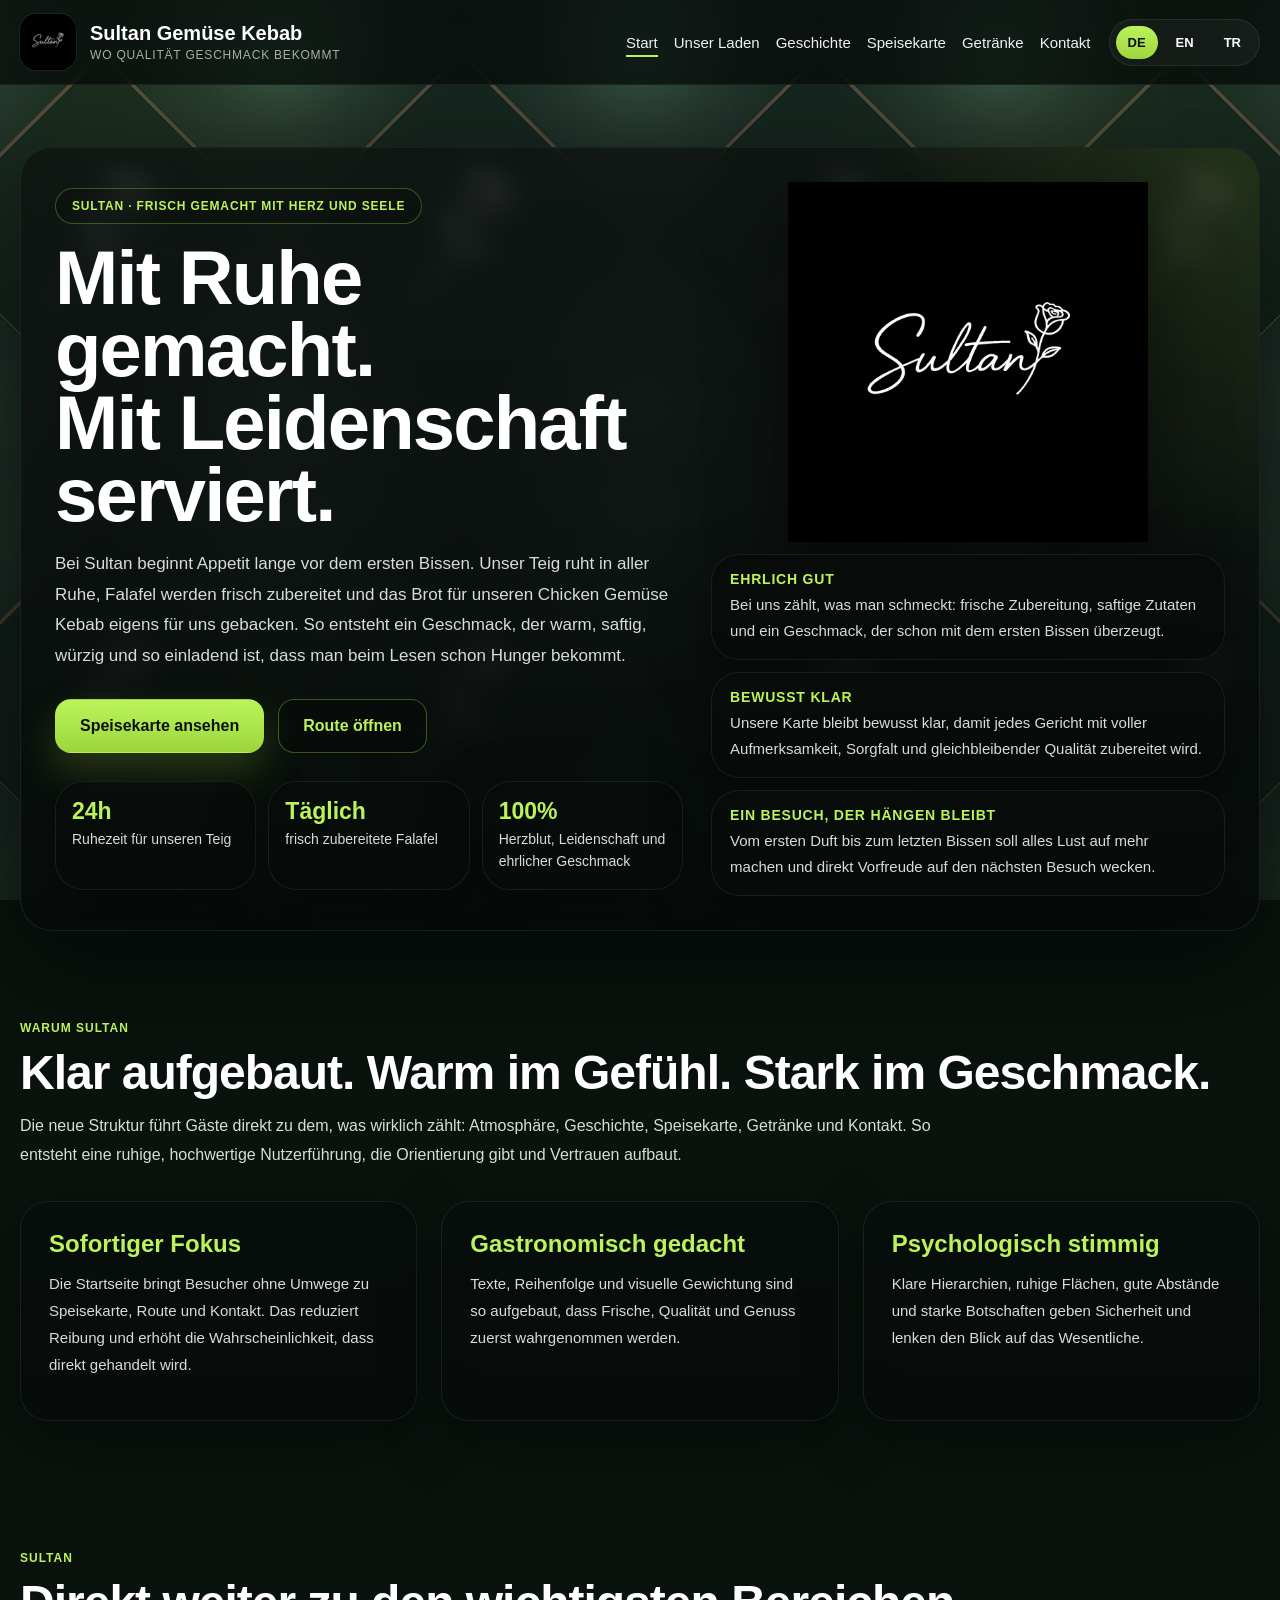
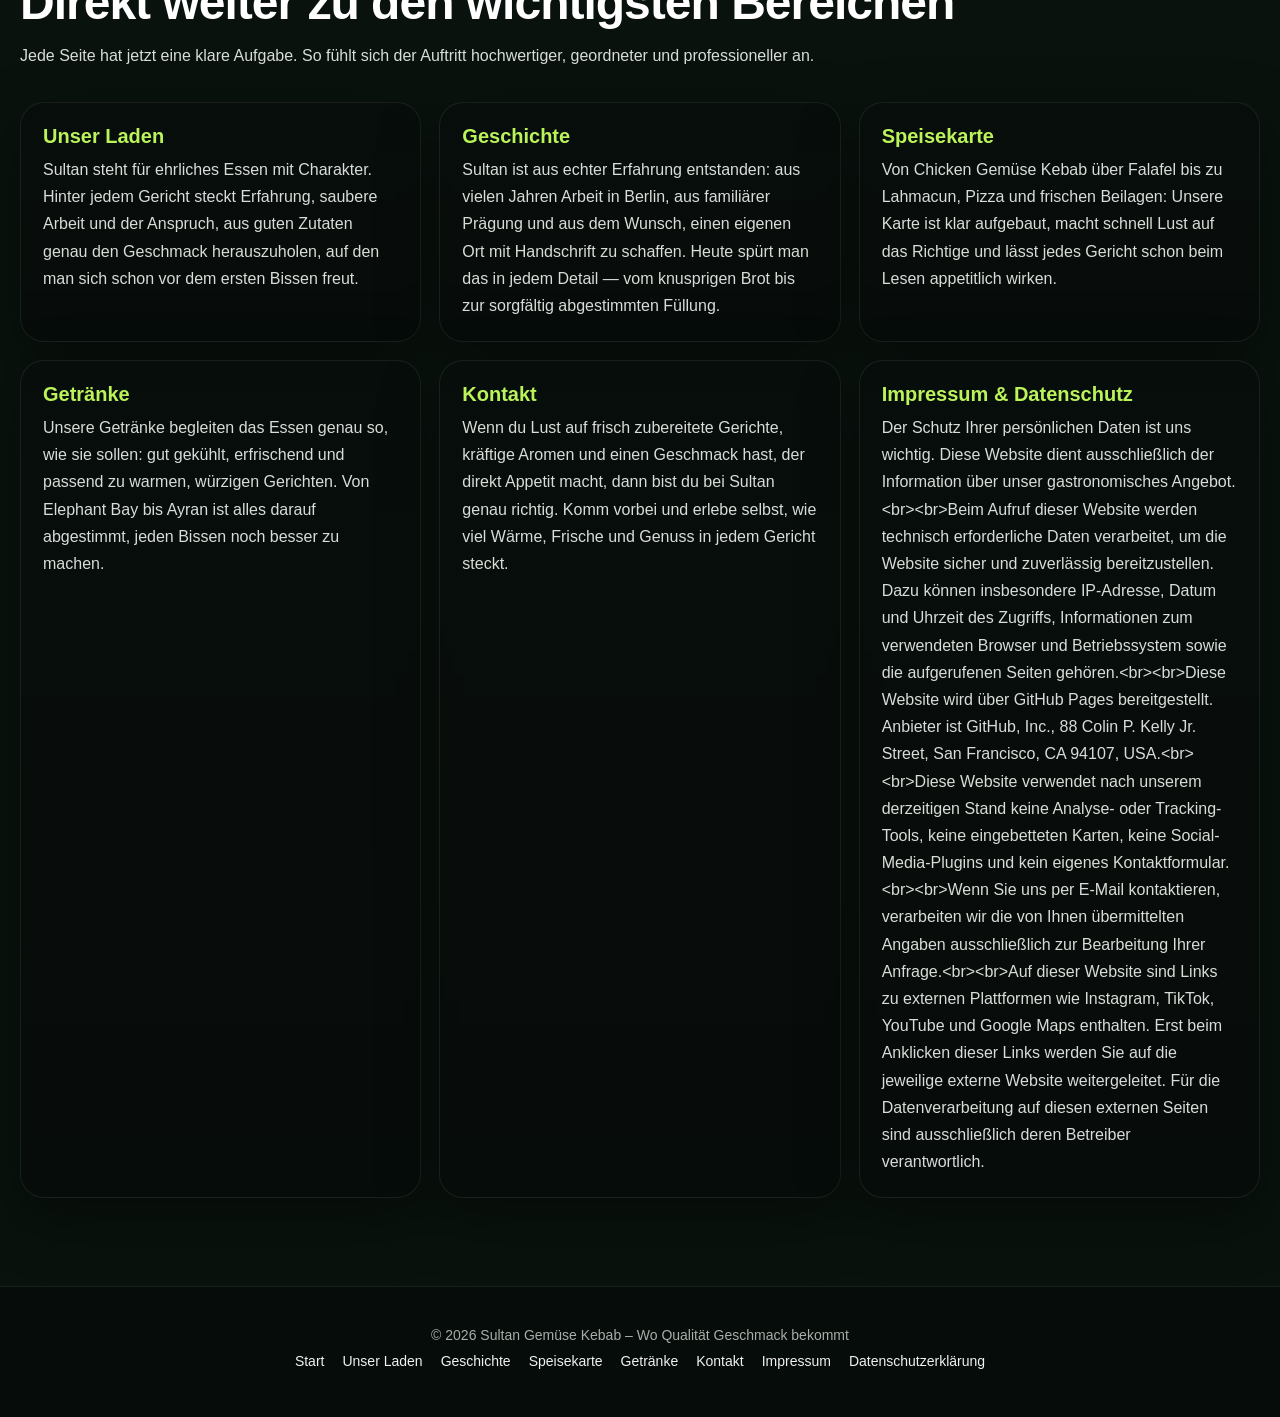
==== index.html @ 89179c7e "Update index.html" ====
<!DOCTYPE html>
<html lang="de">
<head>
  <meta charset="UTF-8" />
  <meta name="viewport" content="width=device-width, initial-scale=1.0" />
  <title data-meta-title="homeTitle">Sultan Gemüse Kebab Berlin – Frisch. Ehrlich. Mit Sorgfalt gemacht.</title>
  <meta name="description" content="Sultan Gemüse Kebab in Berlin Lichterfelde. Frisch zubereiteter Chicken Gemüse Kebab, Falafel, Lahmacun, Pizza, Salate und passende Getränke – ehrlich, sorgfältig und mit Geschmack." data-meta-description="homeDesc" />
  <meta name="robots" content="index,follow" />
  <meta name="theme-color" content="#09120d" />
  <meta property="og:type" content="website" />
  <meta property="og:title" content="Sultan Gemüse Kebab Berlin – Frisch. Ehrlich. Mit Sorgfalt gemacht." data-meta-title="homeTitle" />
  <meta property="og:description" content="Sultan Gemüse Kebab in Berlin Lichterfelde. Frisch zubereiteter Chicken Gemüse Kebab, Falafel, Lahmacun, Pizza, Salate und passende Getränke – ehrlich, sorgfältig und mit Geschmack." data-meta-description="homeDesc" />
  <meta property="og:image" content="Sultan Logo 8K.png" />
  <meta property="og:locale" content="de_DE" />
  <meta name="twitter:card" content="summary_large_image" />
  <meta name="twitter:title" content="Sultan Gemüse Kebab Berlin – Frisch. Ehrlich. Mit Sorgfalt gemacht." data-meta-title="homeTitle" />
  <meta name="twitter:description" content="Sultan Gemüse Kebab in Berlin Lichterfelde. Frisch zubereiteter Chicken Gemüse Kebab, Falafel, Lahmacun, Pizza, Salate und passende Getränke – ehrlich, sorgfältig und mit Geschmack." data-meta-description="homeDesc" />
  <meta name="twitter:image" content="Sultan Logo 8K.png" />
  <link rel="stylesheet" href="css/style.css" />

  <script type="application/ld+json">
  {
    "@context":"https://schema.org",
    "@type":"Restaurant",
    "name":"Sultan Gemüse Kebab",
    "image":"Sultan Logo 8K.png",
    "description":"Sultan Gemüse Kebab in Berlin Lichterfelde mit Chicken Gemüse Kebab, Falafel, Lahmacun, Pizza und Getränken.",
    "servesCuisine":["Turkish","Kebab","Falafel","Pizza"],
    "priceRange":"€",
    "address":{
      "@type":"PostalAddress",
      "streetAddress":"Ostpreußendamm 79",
      "postalCode":"12207",
      "addressLocality":"Berlin",
      "addressCountry":"DE"
    },
    "openingHoursSpecification":[{
      "@type":"OpeningHoursSpecification",
      "dayOfWeek":["Monday","Tuesday","Wednesday","Thursday","Friday","Saturday","Sunday"],
      "opens":"11:00",
      "closes":"00:00"
    }],
    "sameAs":[
      "https://www.instagram.com/sultan.official.content/",
      "https://www.tiktok.com/@sultan.official.content",
      "https://www.youtube.com/@sultan.official.content",
      "https://www.google.com/maps/place/Sultan/@52.4184069,13.2949251,15z/data=!3m1!4b1!4m6!3m5!1s0x47a85b000eea7869:0xcba457e5f43fe588!8m2!3d52.4183943!4d13.3052034!16s%2Fg%2F11z1xtylwh"
    ]
  }
  </script>
</head>
<body data-page="home">
  <a class="skip-link" href="#main" data-i18n="skipLink">Zum Inhalt springen</a>
  <header class="topbar">
    <div class="container nav">
      <a class="brand" href="index.html">
        <img src="Sultan Logo 8K.png" alt="Sultan Logo" class="brand-logo">
        <div class="brand-copy">
          <strong data-i18n="siteName">Sultan Gemüse Kebab</strong>
          <span data-i18n="tagline">Wo Qualität Geschmack bekommt</span>
        </div>
      </a>
      <div class="nav-right">
        <nav class="nav-links" aria-label="Hauptnavigation">
          <a href="index.html" class="is-active" data-i18n="navStart">Start</a>
          <a href="unser-laden.html" data-i18n="navStore">Unser Laden</a>
          <a href="geschichte.html" data-i18n="navStory">Geschichte</a>
          <a href="speisekarte.html" data-i18n="navMenu">Speisekarte</a>
          <a href="getraenke.html" data-i18n="navDrinks">Getränke</a>
          <a href="kontakt.html" data-i18n="navContact">Kontakt</a>
        </nav>
        <div class="lang-switch" aria-label="Sprachauswahl">
          <button class="lang-btn active" data-lang="de" type="button">DE</button>
          <button class="lang-btn" data-lang="en" type="button">EN</button>
          <button class="lang-btn" data-lang="tr" type="button">TR</button>
        </div>
      </div>
    </div>
  </header>

  <main id="main">
    <section class="page-hero">
      <div class="container hero-card-large">
        <div class="hero-brand">
          <div class="eyebrow" data-i18n="homeHeroEyebrow">Sultan · Frisch gemacht mit Herz und Seele</div>
          <h1 data-i18n-html="homeHeroTitle">Frisch gemacht.<br>Mit Ruhe serviert.</h1>
          <p class="lead" data-i18n="homeHeroText">Bei Sultan geht es um ehrlichen Geschmack, frische Zubereitung und Gerichte, auf die man sich schon beim ersten Blick freut. Vom Chicken Gemüse Kebab bis zu Falafel, Lahmacun und Pizza bleibt alles klar, warm und mit Sorgfalt gemacht.</p>
          <div class="cta-row">
            <a href="speisekarte.html" class="btn btn-primary" data-i18n="ctaMenu">Speisekarte ansehen</a>
            <a href="https://www.google.com/maps/place/Sultan/@52.4184069,13.2949251,15z/data=!3m1!4b1!4m6!3m5!1s0x47a85b000eea7869:0xcba457e5f43fe588!8m2!3d52.4183943!4d13.3052034!16s%2Fg%2F11z1xtylwh" class="btn btn-secondary" target="_blank" rel="noopener noreferrer" data-i18n="ctaRoute">Route öffnen</a>
          </div>
          <div class="hero-highlights">
            <div class="highlight">
              <strong data-i18n="homeHighlight1Strong">24h</strong>
              <span data-i18n="homeHighlight1">Ruhezeit für unseren Teig</span>
            </div>
            <div class="highlight">
              <strong data-i18n="homeHighlight2Strong">Täglich</strong>
              <span data-i18n="homeHighlight2">frisch zubereitete Falafel</span>
            </div>
            <div class="highlight">
              <strong data-i18n="homeHighlight3Strong">Mit Sorgfalt</strong>
              <span data-i18n="homeHighlight3">ehrlich gemacht, klar im Geschmack</span>
            </div>
          </div>
        </div>

        <div class="hero-side">
          <img src="Sultan Logo 8K.png" alt="Sultan Logo" class="hero-logo">
          <div class="mini-panel">
            <strong data-i18n="homePanelTitle1">Frisch im Mittelpunkt</strong>
            <span data-i18n="homePanelText1">Zutaten, die sauber zusammenpassen. Warm serviert, kräftig gewürzt und direkt auf den Punkt.</span>
          </div>
          <div class="mini-panel">
            <strong data-i18n="homePanelTitle2">Klar in der Auswahl</strong>
            <span data-i18n="homePanelText2">Eine Karte, die nicht überlädt, sondern schnell zum Richtigen führt.</span>
          </div>
          <div class="mini-panel">
            <strong data-i18n="homePanelTitle3">Gemacht für echten Appetit</strong>
            <span data-i18n="homePanelText3">Alles ist darauf ausgelegt, dass Geschmack, Frische und Stimmung zusammenpassen.</span>
          </div>
        </div>
      </div>
    </section>

    <section>
      <div class="container">
        <div class="section-head">
          <div class="kicker" data-i18n="homeSectionKicker">Willkommen bei Sultan</div>
          <h2 data-i18n="homeSectionTitle">Weniger Worte. Mehr Charakter.</h2>
          <p data-i18n="homeSectionText">Gutes Essen braucht keine großen Umwege. Deshalb führt dich Sultan direkt dorthin, wo du mehr sehen, auswählen oder vorbeikommen kannst.</p>
        </div>
        <div class="grid-3">
          <div class="card">
            <h3 data-i18n="homeCard1Title">Frisch zubereitet</h3>
            <p data-i18n="homeCard1Text">Vom ersten Handgriff bis zum letzten Bissen zählt bei uns saubere Arbeit und ein stimmiger Geschmack.</p>
          </div>
          <div class="card">
            <h3 data-i18n="homeCard2Title">Klar aufgebaut</h3>
            <p data-i18n="homeCard2Text">Schnell zur Speisekarte, direkt zur Route und ohne Ablenkung zu den wichtigsten Informationen.</p>
          </div>
          <div class="card">
            <h3 data-i18n="homeCard3Title">Mit eigener Handschrift</h3>
            <p data-i18n="homeCard3Text">Sultan bleibt ehrlich, warm und unverwechselbar – in der Küche und auf der ganzen Website.</p>
          </div>
        </div>
      </div>
    </section>

    <section>
      <div class="container">
        <div class="section-head">
          <div class="kicker">Sultan</div>
          <h2 data-i18n="homeExploreTitle">Entdecke, was zu Sultan gehört</h2>
          <p data-i18n="homeExploreText">Jede Seite hat ihren eigenen Fokus und fügt sich klar in den gesamten Auftritt ein.</p>
        </div>
        <div class="page-links">
          <a class="page-link" href="unser-laden.html">
            <strong data-i18n="navStore">Unser Laden</strong>
            <span data-i18n="storeHeroText">Ein Ort mit Charakter, klarer Haltung und einer Atmosphäre, die zu unserem Essen passt.</span>
          </a>
          <a class="page-link" href="geschichte.html">
            <strong data-i18n="navStory">Geschichte</strong>
            <span data-i18n="storyHeroText">Wie Sultan entstanden ist und warum hinter jedem Detail echte Erfahrung steckt.</span>
          </a>
          <a class="page-link" href="speisekarte.html">
            <strong data-i18n="navMenu">Speisekarte</strong>
            <span data-i18n="menuHeroText">Chicken Gemüse Kebab, Falafel, Lahmacun, Pizza und mehr – klar geordnet und direkt appetitlich.</span>
          </a>
          <a class="page-link" href="getraenke.html">
            <strong data-i18n="navDrinks">Getränke</strong>
            <span data-i18n="drinksHeroText">Gut gekühlt, passend zum Essen und bewusst ausgewählt – von Elephant Bay bis Ayran.</span>
          </a>
          <a class="page-link" href="kontakt.html">
            <strong data-i18n="navContact">Kontakt</strong>
            <span data-i18n="contactHeroText">Adresse, Weg und alle wichtigen Informationen auf einen Blick.</span>
          </a>
          <a class="page-link" href="impressum.html">
            <strong data-i18n="footerLegal">Impressum & Datenschutz</strong>
            <span data-i18n="privacyText">Rechtliche Informationen, klar und ordentlich zusammengefasst.</span>
          </a>
        </div>
      </div>
    </section>
  </main>

  <footer>
    <div class="container">
      <span data-i18n="footerCopy">© 2026 Sultan Gemüse Kebab – Wo Qualität Geschmack bekommt</span>
      <div class="footer-links">
        <a href="index.html" data-i18n="navStart">Start</a>
        <a href="unser-laden.html" data-i18n="navStore">Unser Laden</a>
        <a href="geschichte.html" data-i18n="navStory">Geschichte</a>
        <a href="speisekarte.html" data-i18n="navMenu">Speisekarte</a>
        <a href="getraenke.html" data-i18n="navDrinks">Getränke</a>
        <a href="kontakt.html" data-i18n="navContact">Kontakt</a>
        <a href="impressum.html">Impressum</a>
        <a href="datenschutz.html" data-i18n="privacyTitle">Datenschutz</a>
      </div>
    </div>
  </footer>

  <script src="js/script.js"></script>
</body>
</html>
---- css/style.css ----
:root{
  --bg:#09120d;
  --panel:rgba(8,12,10,.82);
  --panel-strong:rgba(7,11,9,.92);
  --panel-soft:rgba(10,16,13,.74);
  --text:#ffffff;
  --muted:#d9ddd9;
  --soft:#a7afa8;
  --line:rgba(255,255,255,.09);
  --line-soft:rgba(255,255,255,.05);
  --green:#9ed63c;
  --green-strong:#bbf35a;
  --shadow:0 20px 60px rgba(0,0,0,.34);
  --shadow-strong:0 35px 100px rgba(0,0,0,.46);
  --radius:28px;
  --max:1240px;
}
*{box-sizing:border-box}
html{scroll-behavior:smooth}
html,body{min-height:100%}
body{
  margin:0;
  font-family:Arial, Helvetica, sans-serif;
  color:var(--text);
  background:var(--bg);
  overflow-x:hidden;
  position:relative;
}
body::before{
  content:"";
  position:fixed;
  inset:0;
  z-index:-3;
  background-image:url("../background_web.png");
  background-repeat:repeat-y;
  background-position:center top;
  background-size:1400px auto;
  opacity:1;
  pointer-events:none;
}
body::after{
  content:"";
  position:fixed;
  inset:0;
  z-index:-2;
  background:
    linear-gradient(180deg, rgba(5,8,6,.26) 0%, rgba(5,8,6,.42) 35%, rgba(5,8,6,.58) 100%),
    radial-gradient(circle at 12% 12%, rgba(158,214,60,.08), transparent 20%),
    radial-gradient(circle at 85% 18%, rgba(158,214,60,.06), transparent 20%),
    radial-gradient(circle at 22% 80%, rgba(158,214,60,.05), transparent 22%);
  pointer-events:none;
}
img{max-width:100%;display:block}
a{text-decoration:none;color:inherit}
button{font:inherit}
.container{width:min(var(--max), calc(100% - 24px)); margin:0 auto}
.skip-link{position:absolute;left:-9999px;top:auto;width:1px;height:1px;overflow:hidden}
.skip-link:focus{left:16px;top:16px;width:auto;height:auto;z-index:4000;padding:12px 16px;background:#111;color:#fff;border-radius:12px}
.topbar{position:sticky;top:0;z-index:2500;background:rgba(5,9,7,.72);backdrop-filter:blur(16px);-webkit-backdrop-filter:blur(16px);border-bottom:1px solid rgba(255,255,255,.06)}
.nav{min-height:84px;display:flex;align-items:center;justify-content:space-between;gap:20px;padding:10px 0}
.brand{display:flex;align-items:center;gap:14px;min-width:0}
.brand-logo{width:56px;height:56px;border-radius:16px;object-fit:cover;flex:0 0 auto;box-shadow:0 0 0 1px rgba(255,255,255,.06);background:#000}
.brand-copy strong{display:block;font-size:20px;line-height:1.05}
.brand-copy span{display:block;margin-top:4px;font-size:12px;color:var(--soft);text-transform:uppercase;letter-spacing:.8px}
.nav-right{display:flex;align-items:center;gap:18px;flex-wrap:wrap;justify-content:flex-end}
.nav-links{display:flex;gap:16px;flex-wrap:wrap;justify-content:flex-end}
.nav-links a{font-size:15px;color:#f1f1f1;padding:10px 0;position:relative}
.nav-links a::after{content:"";position:absolute;left:0;bottom:4px;width:0;height:2px;background:var(--green-strong);transition:.22s ease}
.nav-links a:hover::after,.nav-links a:focus-visible::after,.nav-links a.is-active::after{width:100%}
.lang-switch{display:flex;align-items:center;gap:6px;background:rgba(255,255,255,.04);border:1px solid rgba(255,255,255,.08);border-radius:999px;padding:6px}
.lang-btn{border:0;background:transparent;color:#fff;padding:9px 12px;border-radius:999px;font-size:13px;font-weight:700;cursor:pointer;transition:.2s ease}
.lang-btn.active{background:linear-gradient(180deg,var(--green-strong),var(--green));color:#09110b}
.page-hero{padding:62px 0 48px;position:relative;z-index:1}
.hero-card-large{display:grid;grid-template-columns:1.1fr .9fr;gap:28px;align-items:stretch;background:linear-gradient(180deg, rgba(7,12,10,.76), rgba(7,12,10,.90));border:1px solid rgba(255,255,255,.08);border-radius:32px;padding:34px;box-shadow:var(--shadow-strong);backdrop-filter:blur(12px);-webkit-backdrop-filter:blur(12px);overflow:hidden;position:relative}
.hero-card-large::before{content:"";position:absolute;inset:0;background:radial-gradient(circle at top right, rgba(158,214,60,.14), transparent 28%), linear-gradient(180deg, rgba(255,255,255,.02), transparent);pointer-events:none}
.hero-brand{display:flex;flex-direction:column;justify-content:center}
.hero-side{display:flex;flex-direction:column;justify-content:center;gap:12px}
.eyebrow{display:inline-flex;align-items:center;gap:8px;padding:10px 16px;border-radius:999px;border:1px solid rgba(158,214,60,.32);background:rgba(0,0,0,.18);color:var(--green-strong);font-size:12px;font-weight:700;letter-spacing:.85px;text-transform:uppercase;margin-bottom:18px;width:max-content}
h1{margin:0 0 18px;font-size:clamp(38px,6vw,76px);line-height:.95;letter-spacing:-1.8px;max-width:820px;text-wrap:balance}
.lead{margin:0 0 28px;max-width:760px;color:var(--muted);font-size:17px;line-height:1.8}
.cta-row{display:flex;gap:14px;flex-wrap:wrap}
.btn{min-height:54px;padding:0 24px;border-radius:16px;display:inline-flex;align-items:center;justify-content:center;font-weight:700;transition:.22s ease;border:1px solid transparent}
.btn-primary{background:linear-gradient(180deg,var(--green-strong),var(--green));color:#09110b;box-shadow:0 18px 40px rgba(158,214,60,.22)}
.btn-secondary{background:rgba(0,0,0,.22);border-color:rgba(158,214,60,.36);color:var(--green-strong)}
.btn:hover{transform:translateY(-2px)}
.hero-highlights{display:grid;grid-template-columns:repeat(3,1fr);gap:12px;max-width:820px;margin-top:28px}
.highlight,.mini-panel,.card,.menu-block,.info-card,.visual-card,.legal-card{
  background:linear-gradient(180deg, rgba(8,13,11,.78), rgba(7,12,10,.92));
  border:1px solid rgba(255,255,255,.08);
  border-radius:var(--radius);
  box-shadow:var(--shadow);
  position:relative;
  overflow:hidden;
  backdrop-filter:blur(10px);
  -webkit-backdrop-filter:blur(10px);
}
.highlight{padding:16px}
.highlight strong{display:block;font-size:23px;color:var(--green-strong);margin-bottom:4px}
.highlight span{display:block;color:var(--muted);font-size:14px;line-height:1.55}
.mini-panel{padding:16px 18px}
.mini-panel strong{display:block;margin-bottom:5px;color:var(--green-strong);font-size:14px;text-transform:uppercase;letter-spacing:.8px}
.mini-panel span{color:var(--muted);font-size:15px;line-height:1.7}
section{padding:42px 0 88px;position:relative;z-index:1}
.section-head{margin-bottom:32px}
.kicker{color:var(--green-strong);text-transform:uppercase;letter-spacing:1px;font-size:12px;font-weight:700;margin-bottom:12px}
.section-head h2{margin:0 0 12px;font-size:clamp(28px,4vw,48px);line-height:1.08;letter-spacing:-1px;text-wrap:balance}
.section-head p{margin:0;max-width:920px;color:var(--muted);font-size:16px;line-height:1.82}
.grid-3{display:grid;grid-template-columns:repeat(3,1fr);gap:24px}
.grid-2{display:grid;grid-template-columns:1fr 1fr;gap:24px}
.card,.info-card,.legal-card,.menu-block{padding:28px}
.card h3,.info-card h3,.legal-card h3,.menu-block h3{margin:0 0 12px;color:var(--green-strong);font-size:24px}
.card p,.info-card p,.legal-card p{margin:0 0 14px;color:var(--muted);line-height:1.8;font-size:15px}
.value-row,.pill-row,.social-row{display:flex;flex-wrap:wrap;gap:12px}
.pill{display:inline-flex;align-items:center;gap:8px;padding:10px 14px;border-radius:999px;background:rgba(158,214,60,.09);border:1px solid rgba(158,214,60,.22);color:#eef7dd;font-size:14px}
.visual-card img{width:100%;height:100%;min-height:320px;object-fit:cover}
.visual-card .caption{padding:16px 18px;border-top:1px solid rgba(255,255,255,.06);color:var(--muted);font-size:14px;line-height:1.7;background:rgba(255,255,255,.02)}
.page-links{display:grid;grid-template-columns:repeat(3,1fr);gap:18px}
.page-link{display:block;padding:22px;border-radius:24px;background:linear-gradient(180deg, rgba(8,13,11,.78), rgba(7,12,10,.92));border:1px solid rgba(255,255,255,.08);box-shadow:var(--shadow)}
.page-link strong{display:block;color:var(--green-strong);font-size:20px;margin-bottom:8px}
.page-link span{display:block;color:var(--muted);line-height:1.7}
.menu-grid{display:grid;grid-template-columns:1fr 1fr;gap:22px}
.menu-item{display:flex;justify-content:space-between;gap:18px;padding:12px 0;border-bottom:1px solid rgba(255,255,255,.07)}
.menu-item:last-child{border-bottom:none}
.menu-copy strong{display:block;font-size:19px;line-height:1.2}
.menu-copy small{display:block;margin-top:4px;color:var(--soft);font-size:14px;line-height:1.5}
.price{white-space:nowrap;font-size:23px;font-weight:800;color:#fff}
.note{margin-top:14px;color:var(--soft);font-size:14px;line-height:1.7}
.drinks-grid{display:grid;grid-template-columns:minmax(0,1.02fr) minmax(320px,.98fr);gap:26px;align-items:stretch}
.drinks-visual{padding:16px;min-height:640px;display:flex;align-items:center;justify-content:center}
.drinks-visual img{width:100%;height:100%;object-fit:contain;object-position:center}
.contact-grid{display:grid;grid-template-columns:1fr 1fr;gap:24px}
.maps-link{display:inline-flex;align-items:center;gap:10px;margin-top:14px;color:var(--green-strong);font-weight:700}
footer{border-top:1px solid rgba(255,255,255,.08);padding:40px 0 48px;text-align:center;color:var(--soft);font-size:14px;background:rgba(5,9,7,.58);backdrop-filter:blur(10px);-webkit-backdrop-filter:blur(10px);position:relative;z-index:1}
.footer-links{display:flex;gap:18px;flex-wrap:wrap;justify-content:center;margin-top:10px}
.footer-links a{color:#f1f1f1}
.hero-logo{width:min(100%, 360px);margin:0 auto;filter:drop-shadow(0 18px 40px rgba(0,0,0,.45))}
@media (max-width:1100px){
  .hero-card-large,.grid-3,.grid-2,.page-links,.menu-grid,.drinks-grid,.contact-grid{grid-template-columns:1fr}
}
@media (max-width:860px){
  .nav{flex-direction:column;align-items:flex-start}
  .nav-right,.nav-links{justify-content:flex-start;width:100%}
}
@media (max-width:760px){
  .container{width:min(var(--max), calc(100% - 18px))}
  h1{font-size:clamp(34px,10vw,54px);line-height:1}
  .lead,.section-head p{font-size:15px}
  .hero-highlights{grid-template-columns:1fr}
  .btn{width:100%}
  .hero-card-large,.card,.menu-block,.info-card,.legal-card{padding:22px}
  .drinks-visual{min-height:360px;padding:12px}
  section{padding:32px 0 72px}
}
@media (prefers-reduced-motion: reduce){
  html{scroll-behavior:auto}
  *{transition:none !important;animation:none !important}
}
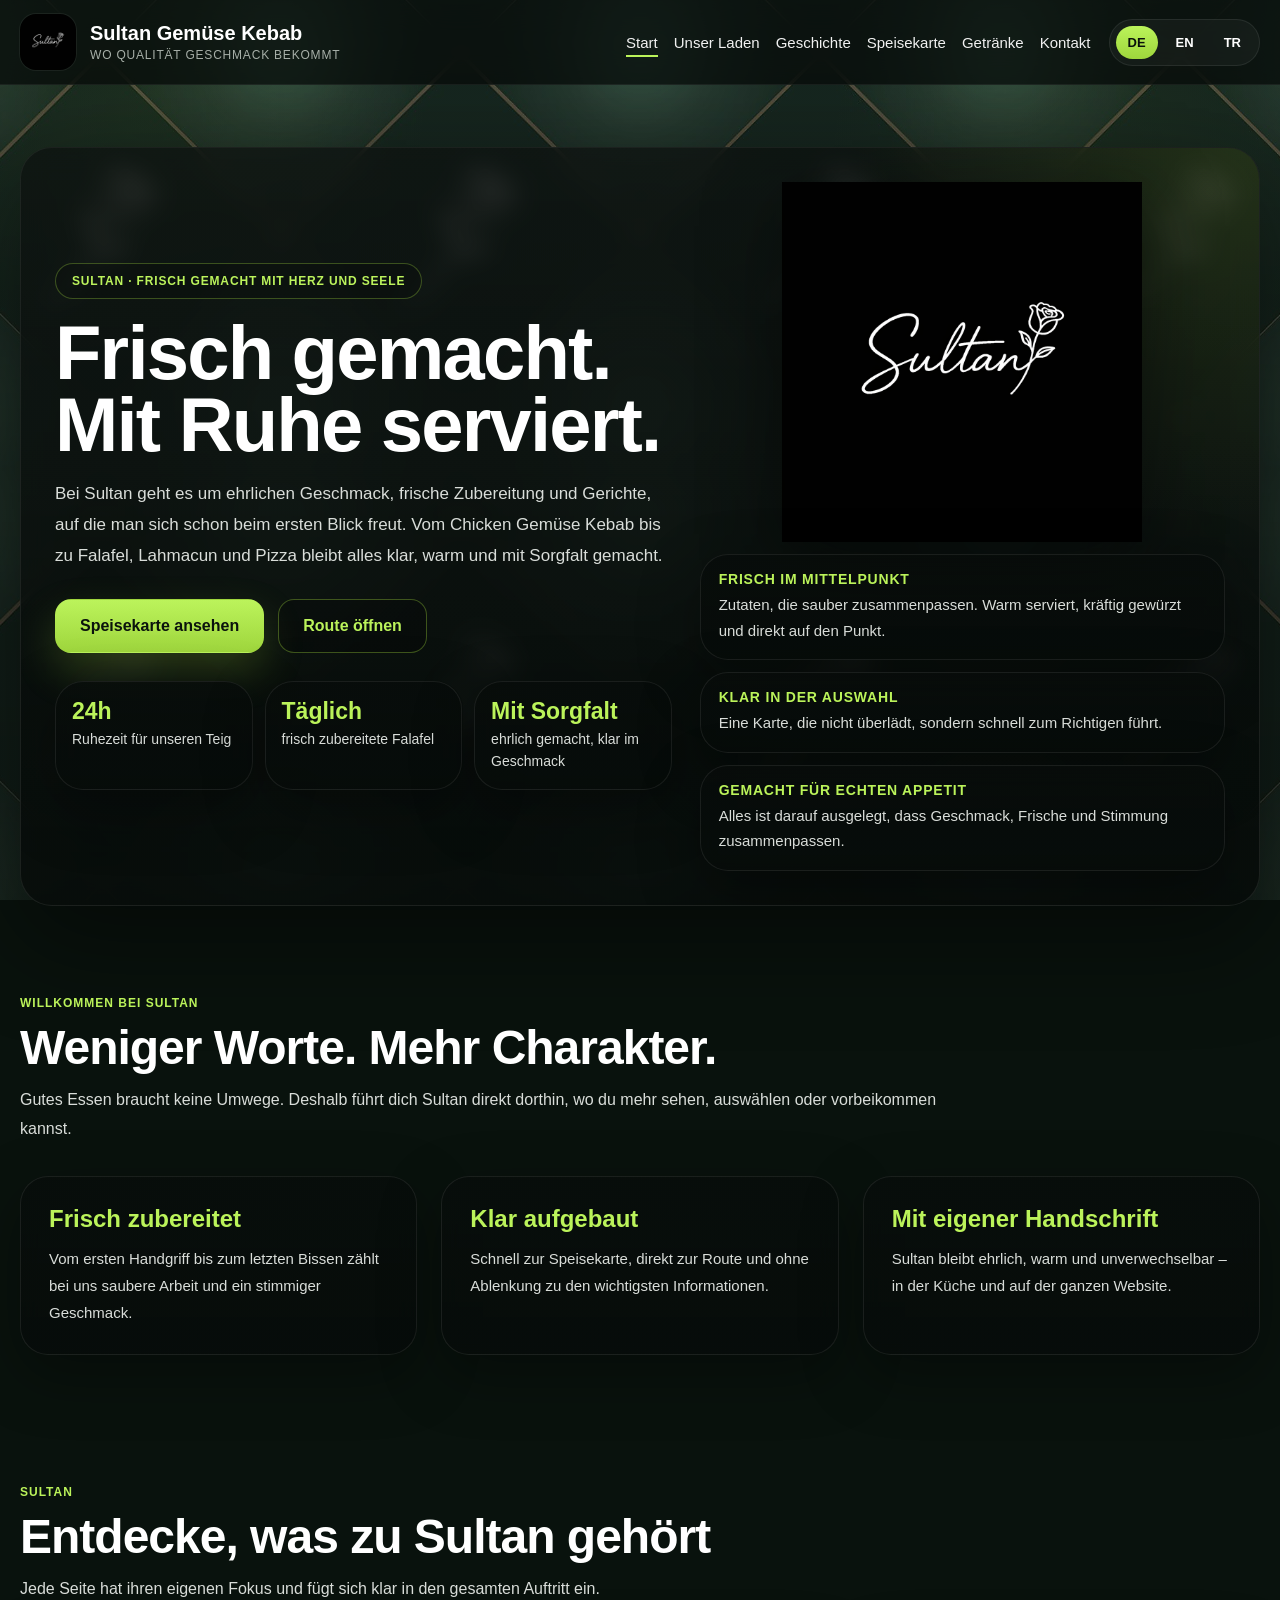
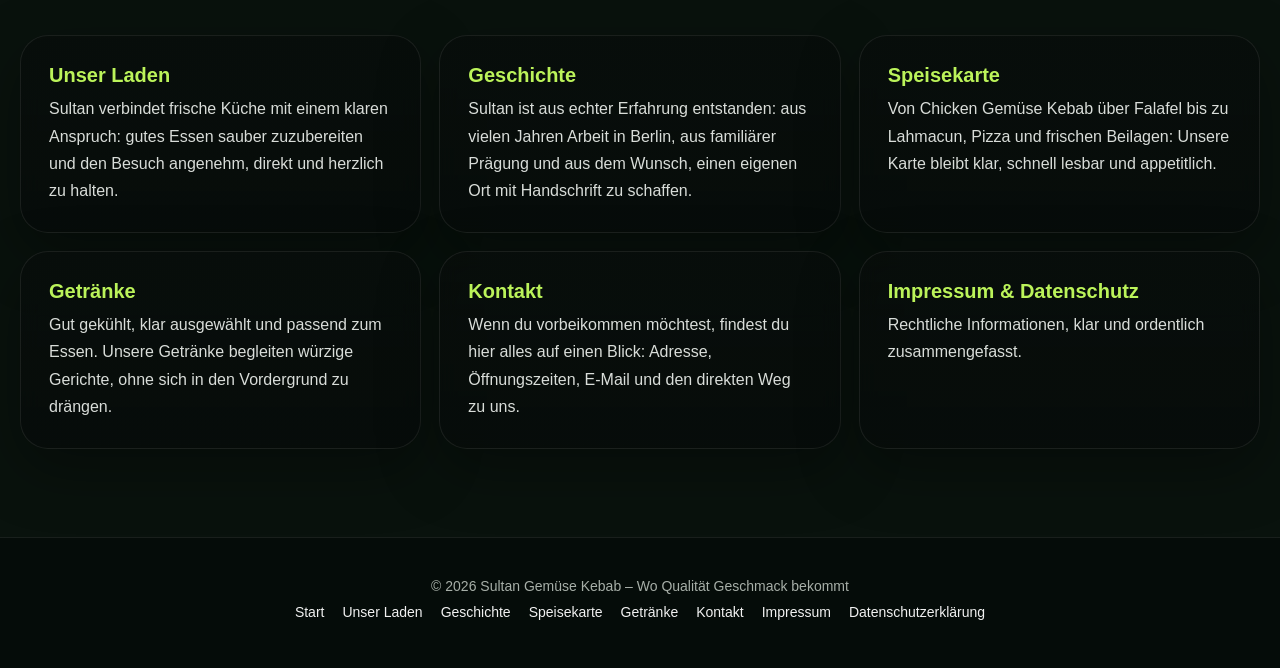
==== commit 4d98b742: "Add files via upload" ====
--- a/index.html
+++ b/index.html
@@ -4,21 +4,20 @@
   <meta charset="UTF-8" />
   <meta name="viewport" content="width=device-width, initial-scale=1.0" />
   <title data-meta-title="homeTitle">Sultan Gemüse Kebab Berlin – Frisch. Ehrlich. Mit Sorgfalt gemacht.</title>
-  <meta name="description" content="Sultan Gemüse Kebab in Berlin Lichterfelde. Frisch zubereiteter Chicken Gemüse Kebab, Falafel, Lahmacun, Pizza, Salate und passende Getränke – ehrlich, sorgfältig und mit Geschmack." data-meta-description="homeDesc" />
+  <meta name="description" content="Sultan Gemüse Kebab in Berlin Lichterfelde. Chicken Gemüse Kebab, Falafel, Lahmacun, Pizza, Salate und passende Getränke – frisch, ehrlich und mit Sorgfalt gemacht." data-meta-description="homeDesc" />
   <meta name="robots" content="index,follow" />
   <meta name="theme-color" content="#09120d" />
   <meta property="og:type" content="website" />
   <meta property="og:title" content="Sultan Gemüse Kebab Berlin – Frisch. Ehrlich. Mit Sorgfalt gemacht." data-meta-title="homeTitle" />
-  <meta property="og:description" content="Sultan Gemüse Kebab in Berlin Lichterfelde. Frisch zubereiteter Chicken Gemüse Kebab, Falafel, Lahmacun, Pizza, Salate und passende Getränke – ehrlich, sorgfältig und mit Geschmack." data-meta-description="homeDesc" />
+  <meta property="og:description" content="Sultan Gemüse Kebab in Berlin Lichterfelde. Chicken Gemüse Kebab, Falafel, Lahmacun, Pizza, Salate und passende Getränke – frisch, ehrlich und mit Sorgfalt gemacht." data-meta-description="homeDesc" />
   <meta property="og:image" content="Sultan Logo 8K.png" />
   <meta property="og:locale" content="de_DE" />
   <meta name="twitter:card" content="summary_large_image" />
   <meta name="twitter:title" content="Sultan Gemüse Kebab Berlin – Frisch. Ehrlich. Mit Sorgfalt gemacht." data-meta-title="homeTitle" />
-  <meta name="twitter:description" content="Sultan Gemüse Kebab in Berlin Lichterfelde. Frisch zubereiteter Chicken Gemüse Kebab, Falafel, Lahmacun, Pizza, Salate und passende Getränke – ehrlich, sorgfältig und mit Geschmack." data-meta-description="homeDesc" />
+  <meta name="twitter:description" content="Sultan Gemüse Kebab in Berlin Lichterfelde. Chicken Gemüse Kebab, Falafel, Lahmacun, Pizza, Salate und passende Getränke – frisch, ehrlich und mit Sorgfalt gemacht." data-meta-description="homeDesc" />
   <meta name="twitter:image" content="Sultan Logo 8K.png" />
   <link rel="stylesheet" href="css/style.css" />
-
-  <script type="application/ld+json">
+<script type="application/ld+json">
   {
     "@context":"https://schema.org",
     "@type":"Restaurant",
@@ -62,12 +61,7 @@
       </a>
       <div class="nav-right">
         <nav class="nav-links" aria-label="Hauptnavigation">
-          <a href="index.html" class="is-active" data-i18n="navStart">Start</a>
-          <a href="unser-laden.html" data-i18n="navStore">Unser Laden</a>
-          <a href="geschichte.html" data-i18n="navStory">Geschichte</a>
-          <a href="speisekarte.html" data-i18n="navMenu">Speisekarte</a>
-          <a href="getraenke.html" data-i18n="navDrinks">Getränke</a>
-          <a href="kontakt.html" data-i18n="navContact">Kontakt</a>
+          <a href="index.html" class="is-active" data-i18n="navStart">Start</a><a href="unser-laden.html" data-i18n="navStore">Unser Laden</a><a href="geschichte.html" data-i18n="navStory">Geschichte</a><a href="speisekarte.html" data-i18n="navMenu">Speisekarte</a><a href="getraenke.html" data-i18n="navDrinks">Getränke</a><a href="kontakt.html" data-i18n="navContact">Kontakt</a>
         </nav>
         <div class="lang-switch" aria-label="Sprachauswahl">
           <button class="lang-btn active" data-lang="de" type="button">DE</button>
@@ -77,113 +71,67 @@
       </div>
     </div>
   </header>
+  <main id="main">
 
-  <main id="main">
-    <section class="page-hero">
-      <div class="container hero-card-large">
-        <div class="hero-brand">
-          <div class="eyebrow" data-i18n="homeHeroEyebrow">Sultan · Frisch gemacht mit Herz und Seele</div>
-          <h1 data-i18n-html="homeHeroTitle">Frisch gemacht.<br>Mit Ruhe serviert.</h1>
-          <p class="lead" data-i18n="homeHeroText">Bei Sultan geht es um ehrlichen Geschmack, frische Zubereitung und Gerichte, auf die man sich schon beim ersten Blick freut. Vom Chicken Gemüse Kebab bis zu Falafel, Lahmacun und Pizza bleibt alles klar, warm und mit Sorgfalt gemacht.</p>
-          <div class="cta-row">
-            <a href="speisekarte.html" class="btn btn-primary" data-i18n="ctaMenu">Speisekarte ansehen</a>
-            <a href="https://www.google.com/maps/place/Sultan/@52.4184069,13.2949251,15z/data=!3m1!4b1!4m6!3m5!1s0x47a85b000eea7869:0xcba457e5f43fe588!8m2!3d52.4183943!4d13.3052034!16s%2Fg%2F11z1xtylwh" class="btn btn-secondary" target="_blank" rel="noopener noreferrer" data-i18n="ctaRoute">Route öffnen</a>
-          </div>
-          <div class="hero-highlights">
-            <div class="highlight">
-              <strong data-i18n="homeHighlight1Strong">24h</strong>
-              <span data-i18n="homeHighlight1">Ruhezeit für unseren Teig</span>
-            </div>
-            <div class="highlight">
-              <strong data-i18n="homeHighlight2Strong">Täglich</strong>
-              <span data-i18n="homeHighlight2">frisch zubereitete Falafel</span>
-            </div>
-            <div class="highlight">
-              <strong data-i18n="homeHighlight3Strong">Mit Sorgfalt</strong>
-              <span data-i18n="homeHighlight3">ehrlich gemacht, klar im Geschmack</span>
-            </div>
-          </div>
-        </div>
+<section class="page-hero">
+  <div class="container hero-card-large">
+    <div class="hero-brand">
+      <div class="eyebrow" data-i18n="homeHeroEyebrow">Sultan · Frisch gemacht mit Herz und Seele</div>
+      <h1 data-i18n-html="homeHeroTitle">Frisch gemacht.<br>Mit Ruhe serviert.</h1>
+      <p class="lead" data-i18n="homeHeroText">Bei Sultan geht es um ehrlichen Geschmack, frische Zubereitung und Gerichte, auf die man sich schon beim ersten Blick freut. Vom Chicken Gemüse Kebab bis zu Falafel, Lahmacun und Pizza bleibt alles klar, warm und mit Sorgfalt gemacht.</p>
+      <div class="cta-row">
+        <a href="speisekarte.html" class="btn btn-primary" data-i18n="ctaMenu">Speisekarte ansehen</a>
+        <a href="https://www.google.com/maps/place/Sultan/@52.4184069,13.2949251,15z/data=!3m1!4b1!4m6!3m5!1s0x47a85b000eea7869:0xcba457e5f43fe588!8m2!3d52.4183943!4d13.3052034!16s%2Fg%2F11z1xtylwh" class="btn btn-secondary" target="_blank" rel="noopener noreferrer" data-i18n="ctaRoute">Route öffnen</a>
+      </div>
+      <div class="hero-highlights">
+        <div class="highlight"><strong data-i18n="homeHighlight1Strong">24h</strong><span data-i18n="homeHighlight1">Ruhezeit für unseren Teig</span></div>
+        <div class="highlight"><strong data-i18n="homeHighlight2Strong">Täglich</strong><span data-i18n="homeHighlight2">frisch zubereitete Falafel</span></div>
+        <div class="highlight"><strong data-i18n="homeHighlight3Strong">Mit Sorgfalt</strong><span data-i18n="homeHighlight3">ehrlich gemacht, klar im Geschmack</span></div>
+      </div>
+    </div>
+    <div class="hero-side">
+      <img src="Sultan Logo 8K.png" alt="Sultan Logo" class="hero-logo">
+      <div class="mini-panel"><strong data-i18n="homePanelTitle1">Frisch im Mittelpunkt</strong><span data-i18n="homePanelText1">Zutaten, die sauber zusammenpassen. Warm serviert, kräftig gewürzt und direkt auf den Punkt.</span></div>
+      <div class="mini-panel"><strong data-i18n="homePanelTitle2">Klar in der Auswahl</strong><span data-i18n="homePanelText2">Eine Karte, die nicht überlädt, sondern schnell zum Richtigen führt.</span></div>
+      <div class="mini-panel"><strong data-i18n="homePanelTitle3">Gemacht für echten Appetit</strong><span data-i18n="homePanelText3">Alles ist darauf ausgelegt, dass Geschmack, Frische und Stimmung zusammenpassen.</span></div>
+    </div>
+  </div>
+</section>
 
-        <div class="hero-side">
-          <img src="Sultan Logo 8K.png" alt="Sultan Logo" class="hero-logo">
-          <div class="mini-panel">
-            <strong data-i18n="homePanelTitle1">Frisch im Mittelpunkt</strong>
-            <span data-i18n="homePanelText1">Zutaten, die sauber zusammenpassen. Warm serviert, kräftig gewürzt und direkt auf den Punkt.</span>
-          </div>
-          <div class="mini-panel">
-            <strong data-i18n="homePanelTitle2">Klar in der Auswahl</strong>
-            <span data-i18n="homePanelText2">Eine Karte, die nicht überlädt, sondern schnell zum Richtigen führt.</span>
-          </div>
-          <div class="mini-panel">
-            <strong data-i18n="homePanelTitle3">Gemacht für echten Appetit</strong>
-            <span data-i18n="homePanelText3">Alles ist darauf ausgelegt, dass Geschmack, Frische und Stimmung zusammenpassen.</span>
-          </div>
-        </div>
-      </div>
-    </section>
+<section>
+  <div class="container">
+    <div class="section-head">
+      <div class="kicker" data-i18n="homeSectionKicker">Willkommen bei Sultan</div>
+      <h2 data-i18n="homeSectionTitle">Weniger Worte. Mehr Charakter.</h2>
+      <p data-i18n="homeSectionText">Gutes Essen braucht keine Umwege. Deshalb führt dich Sultan direkt dorthin, wo du mehr sehen, auswählen oder vorbeikommen kannst.</p>
+    </div>
+    <div class="grid-3">
+      <div class="card"><h3 data-i18n="homeCard1Title">Frisch zubereitet</h3><p data-i18n="homeCard1Text">Vom ersten Handgriff bis zum letzten Bissen zählt bei uns saubere Arbeit und ein stimmiger Geschmack.</p></div>
+      <div class="card"><h3 data-i18n="homeCard2Title">Klar aufgebaut</h3><p data-i18n="homeCard2Text">Schnell zur Speisekarte, direkt zur Route und ohne Ablenkung zu den wichtigsten Informationen.</p></div>
+      <div class="card"><h3 data-i18n="homeCard3Title">Mit eigener Handschrift</h3><p data-i18n="homeCard3Text">Sultan bleibt ehrlich, warm und unverwechselbar – in der Küche und auf der ganzen Website.</p></div>
+    </div>
+  </div>
+</section>
 
-    <section>
-      <div class="container">
-        <div class="section-head">
-          <div class="kicker" data-i18n="homeSectionKicker">Willkommen bei Sultan</div>
-          <h2 data-i18n="homeSectionTitle">Weniger Worte. Mehr Charakter.</h2>
-          <p data-i18n="homeSectionText">Gutes Essen braucht keine großen Umwege. Deshalb führt dich Sultan direkt dorthin, wo du mehr sehen, auswählen oder vorbeikommen kannst.</p>
-        </div>
-        <div class="grid-3">
-          <div class="card">
-            <h3 data-i18n="homeCard1Title">Frisch zubereitet</h3>
-            <p data-i18n="homeCard1Text">Vom ersten Handgriff bis zum letzten Bissen zählt bei uns saubere Arbeit und ein stimmiger Geschmack.</p>
-          </div>
-          <div class="card">
-            <h3 data-i18n="homeCard2Title">Klar aufgebaut</h3>
-            <p data-i18n="homeCard2Text">Schnell zur Speisekarte, direkt zur Route und ohne Ablenkung zu den wichtigsten Informationen.</p>
-          </div>
-          <div class="card">
-            <h3 data-i18n="homeCard3Title">Mit eigener Handschrift</h3>
-            <p data-i18n="homeCard3Text">Sultan bleibt ehrlich, warm und unverwechselbar – in der Küche und auf der ganzen Website.</p>
-          </div>
-        </div>
-      </div>
-    </section>
+<section>
+  <div class="container">
+    <div class="section-head">
+      <div class="kicker">Sultan</div>
+      <h2 data-i18n="homeExploreTitle">Entdecke, was zu Sultan gehört</h2>
+      <p data-i18n="homeExploreText">Jede Seite hat ihren eigenen Fokus und fügt sich klar in den gesamten Auftritt ein.</p>
+    </div>
+    <div class="page-links">
+      <a class="page-link" href="unser-laden.html"><strong data-i18n="navStore">Unser Laden</strong><span data-i18n="storeHeroText">Sultan verbindet frische Küche mit einem klaren Anspruch: gutes Essen sauber zuzubereiten und den Besuch angenehm, direkt und herzlich zu halten.</span></a>
+      <a class="page-link" href="geschichte.html"><strong data-i18n="navStory">Geschichte</strong><span data-i18n="storyHeroText">Sultan ist aus echter Erfahrung entstanden: aus vielen Jahren Arbeit in Berlin, aus familiärer Prägung und aus dem Wunsch, einen eigenen Ort mit Handschrift zu schaffen.</span></a>
+      <a class="page-link" href="speisekarte.html"><strong data-i18n="navMenu">Speisekarte</strong><span data-i18n="menuHeroText">Von Chicken Gemüse Kebab über Falafel bis zu Lahmacun, Pizza und frischen Beilagen: Unsere Karte bleibt klar, schnell lesbar und appetitlich.</span></a>
+      <a class="page-link" href="getraenke.html"><strong data-i18n="navDrinks">Getränke</strong><span data-i18n="drinksHeroText">Gut gekühlt, klar ausgewählt und passend zum Essen. Unsere Getränke begleiten würzige Gerichte, ohne sich in den Vordergrund zu drängen.</span></a>
+      <a class="page-link" href="kontakt.html"><strong data-i18n="navContact">Kontakt</strong><span data-i18n="contactHeroText">Wenn du vorbeikommen möchtest, findest du hier alles auf einen Blick: Adresse, Öffnungszeiten, E-Mail und den direkten Weg zu uns.</span></a>
+      <a class="page-link" href="impressum.html"><strong data-i18n="footerLegal">Impressum & Datenschutz</strong><span>Rechtliche Informationen, klar und ordentlich zusammengefasst.</span></a>
+    </div>
+  </div>
+</section>
 
-    <section>
-      <div class="container">
-        <div class="section-head">
-          <div class="kicker">Sultan</div>
-          <h2 data-i18n="homeExploreTitle">Entdecke, was zu Sultan gehört</h2>
-          <p data-i18n="homeExploreText">Jede Seite hat ihren eigenen Fokus und fügt sich klar in den gesamten Auftritt ein.</p>
-        </div>
-        <div class="page-links">
-          <a class="page-link" href="unser-laden.html">
-            <strong data-i18n="navStore">Unser Laden</strong>
-            <span data-i18n="storeHeroText">Ein Ort mit Charakter, klarer Haltung und einer Atmosphäre, die zu unserem Essen passt.</span>
-          </a>
-          <a class="page-link" href="geschichte.html">
-            <strong data-i18n="navStory">Geschichte</strong>
-            <span data-i18n="storyHeroText">Wie Sultan entstanden ist und warum hinter jedem Detail echte Erfahrung steckt.</span>
-          </a>
-          <a class="page-link" href="speisekarte.html">
-            <strong data-i18n="navMenu">Speisekarte</strong>
-            <span data-i18n="menuHeroText">Chicken Gemüse Kebab, Falafel, Lahmacun, Pizza und mehr – klar geordnet und direkt appetitlich.</span>
-          </a>
-          <a class="page-link" href="getraenke.html">
-            <strong data-i18n="navDrinks">Getränke</strong>
-            <span data-i18n="drinksHeroText">Gut gekühlt, passend zum Essen und bewusst ausgewählt – von Elephant Bay bis Ayran.</span>
-          </a>
-          <a class="page-link" href="kontakt.html">
-            <strong data-i18n="navContact">Kontakt</strong>
-            <span data-i18n="contactHeroText">Adresse, Weg und alle wichtigen Informationen auf einen Blick.</span>
-          </a>
-          <a class="page-link" href="impressum.html">
-            <strong data-i18n="footerLegal">Impressum & Datenschutz</strong>
-            <span data-i18n="privacyText">Rechtliche Informationen, klar und ordentlich zusammengefasst.</span>
-          </a>
-        </div>
-      </div>
-    </section>
   </main>
-
   <footer>
     <div class="container">
       <span data-i18n="footerCopy">© 2026 Sultan Gemüse Kebab – Wo Qualität Geschmack bekommt</span>
@@ -199,7 +147,6 @@
       </div>
     </div>
   </footer>
-
   <script src="js/script.js"></script>
 </body>
 </html>
--- a/css/style.css
+++ b/css/style.css
@@ -1,4 +1,3 @@
-
 :root{
   --bg:#09120d;
   --panel:rgba(8,12,10,.82);
@@ -8,7 +7,6 @@
   --muted:#d9ddd9;
   --soft:#a7afa8;
   --line:rgba(255,255,255,.09);
-  --line-soft:rgba(255,255,255,.05);
   --green:#9ed63c;
   --green-strong:#bbf35a;
   --shadow:0 20px 60px rgba(0,0,0,.34);
@@ -72,7 +70,7 @@
 .lang-btn{border:0;background:transparent;color:#fff;padding:9px 12px;border-radius:999px;font-size:13px;font-weight:700;cursor:pointer;transition:.2s ease}
 .lang-btn.active{background:linear-gradient(180deg,var(--green-strong),var(--green));color:#09110b}
 .page-hero{padding:62px 0 48px;position:relative;z-index:1}
-.hero-card-large{display:grid;grid-template-columns:1.1fr .9fr;gap:28px;align-items:stretch;background:linear-gradient(180deg, rgba(7,12,10,.76), rgba(7,12,10,.90));border:1px solid rgba(255,255,255,.08);border-radius:32px;padding:34px;box-shadow:var(--shadow-strong);backdrop-filter:blur(12px);-webkit-backdrop-filter:blur(12px);overflow:hidden;position:relative}
+.hero-card-large{display:grid;grid-template-columns:1.08fr .92fr;gap:28px;align-items:stretch;background:linear-gradient(180deg, rgba(7,12,10,.76), rgba(7,12,10,.90));border:1px solid rgba(255,255,255,.08);border-radius:32px;padding:34px;box-shadow:var(--shadow-strong);backdrop-filter:blur(12px);-webkit-backdrop-filter:blur(12px);overflow:hidden;position:relative}
 .hero-card-large::before{content:"";position:absolute;inset:0;background:radial-gradient(circle at top right, rgba(158,214,60,.14), transparent 28%), linear-gradient(180deg, rgba(255,255,255,.02), transparent);pointer-events:none}
 .hero-brand{display:flex;flex-direction:column;justify-content:center}
 .hero-side{display:flex;flex-direction:column;justify-content:center;gap:12px}
@@ -85,7 +83,7 @@
 .btn-secondary{background:rgba(0,0,0,.22);border-color:rgba(158,214,60,.36);color:var(--green-strong)}
 .btn:hover{transform:translateY(-2px)}
 .hero-highlights{display:grid;grid-template-columns:repeat(3,1fr);gap:12px;max-width:820px;margin-top:28px}
-.highlight,.mini-panel,.card,.menu-block,.info-card,.visual-card,.legal-card{
+.highlight,.mini-panel,.card,.menu-block,.info-card,.visual-card,.legal-card,.page-link{
   background:linear-gradient(180deg, rgba(8,13,11,.78), rgba(7,12,10,.92));
   border:1px solid rgba(255,255,255,.08);
   border-radius:var(--radius);
@@ -108,7 +106,7 @@
 .section-head p{margin:0;max-width:920px;color:var(--muted);font-size:16px;line-height:1.82}
 .grid-3{display:grid;grid-template-columns:repeat(3,1fr);gap:24px}
 .grid-2{display:grid;grid-template-columns:1fr 1fr;gap:24px}
-.card,.info-card,.legal-card,.menu-block{padding:28px}
+.card,.info-card,.legal-card,.menu-block,.page-link{padding:28px}
 .card h3,.info-card h3,.legal-card h3,.menu-block h3{margin:0 0 12px;color:var(--green-strong);font-size:24px}
 .card p,.info-card p,.legal-card p{margin:0 0 14px;color:var(--muted);line-height:1.8;font-size:15px}
 .value-row,.pill-row,.social-row{display:flex;flex-wrap:wrap;gap:12px}
@@ -116,7 +114,6 @@
 .visual-card img{width:100%;height:100%;min-height:320px;object-fit:cover}
 .visual-card .caption{padding:16px 18px;border-top:1px solid rgba(255,255,255,.06);color:var(--muted);font-size:14px;line-height:1.7;background:rgba(255,255,255,.02)}
 .page-links{display:grid;grid-template-columns:repeat(3,1fr);gap:18px}
-.page-link{display:block;padding:22px;border-radius:24px;background:linear-gradient(180deg, rgba(8,13,11,.78), rgba(7,12,10,.92));border:1px solid rgba(255,255,255,.08);box-shadow:var(--shadow)}
 .page-link strong{display:block;color:var(--green-strong);font-size:20px;margin-bottom:8px}
 .page-link span{display:block;color:var(--muted);line-height:1.7}
 .menu-grid{display:grid;grid-template-columns:1fr 1fr;gap:22px}
@@ -131,12 +128,16 @@
 .drinks-visual img{width:100%;height:100%;object-fit:contain;object-position:center}
 .contact-grid{display:grid;grid-template-columns:1fr 1fr;gap:24px}
 .maps-link{display:inline-flex;align-items:center;gap:10px;margin-top:14px;color:var(--green-strong);font-weight:700}
+.compact-links{display:grid;grid-template-columns:1fr 1fr;gap:18px}
+.compact-link h3{margin:0 0 8px;color:var(--green-strong);font-size:22px}
+.compact-link p{margin:0;color:var(--muted);line-height:1.7}
 footer{border-top:1px solid rgba(255,255,255,.08);padding:40px 0 48px;text-align:center;color:var(--soft);font-size:14px;background:rgba(5,9,7,.58);backdrop-filter:blur(10px);-webkit-backdrop-filter:blur(10px);position:relative;z-index:1}
 .footer-links{display:flex;gap:18px;flex-wrap:wrap;justify-content:center;margin-top:10px}
 .footer-links a{color:#f1f1f1}
 .hero-logo{width:min(100%, 360px);margin:0 auto;filter:drop-shadow(0 18px 40px rgba(0,0,0,.45))}
+.legal-copy p:last-child,.card p:last-child,.info-card p:last-child{margin-bottom:0}
 @media (max-width:1100px){
-  .hero-card-large,.grid-3,.grid-2,.page-links,.menu-grid,.drinks-grid,.contact-grid{grid-template-columns:1fr}
+  .hero-card-large,.grid-3,.grid-2,.page-links,.menu-grid,.drinks-grid,.contact-grid,.compact-links{grid-template-columns:1fr}
 }
 @media (max-width:860px){
   .nav{flex-direction:column;align-items:flex-start}
@@ -148,11 +149,11 @@
   .lead,.section-head p{font-size:15px}
   .hero-highlights{grid-template-columns:1fr}
   .btn{width:100%}
-  .hero-card-large,.card,.menu-block,.info-card,.legal-card{padding:22px}
+  .hero-card-large,.card,.menu-block,.info-card,.legal-card,.page-link{padding:22px}
   .drinks-visual{min-height:360px;padding:12px}
   section{padding:32px 0 72px}
 }
 @media (prefers-reduced-motion: reduce){
   html{scroll-behavior:auto}
   *{transition:none !important;animation:none !important}
-}
+}
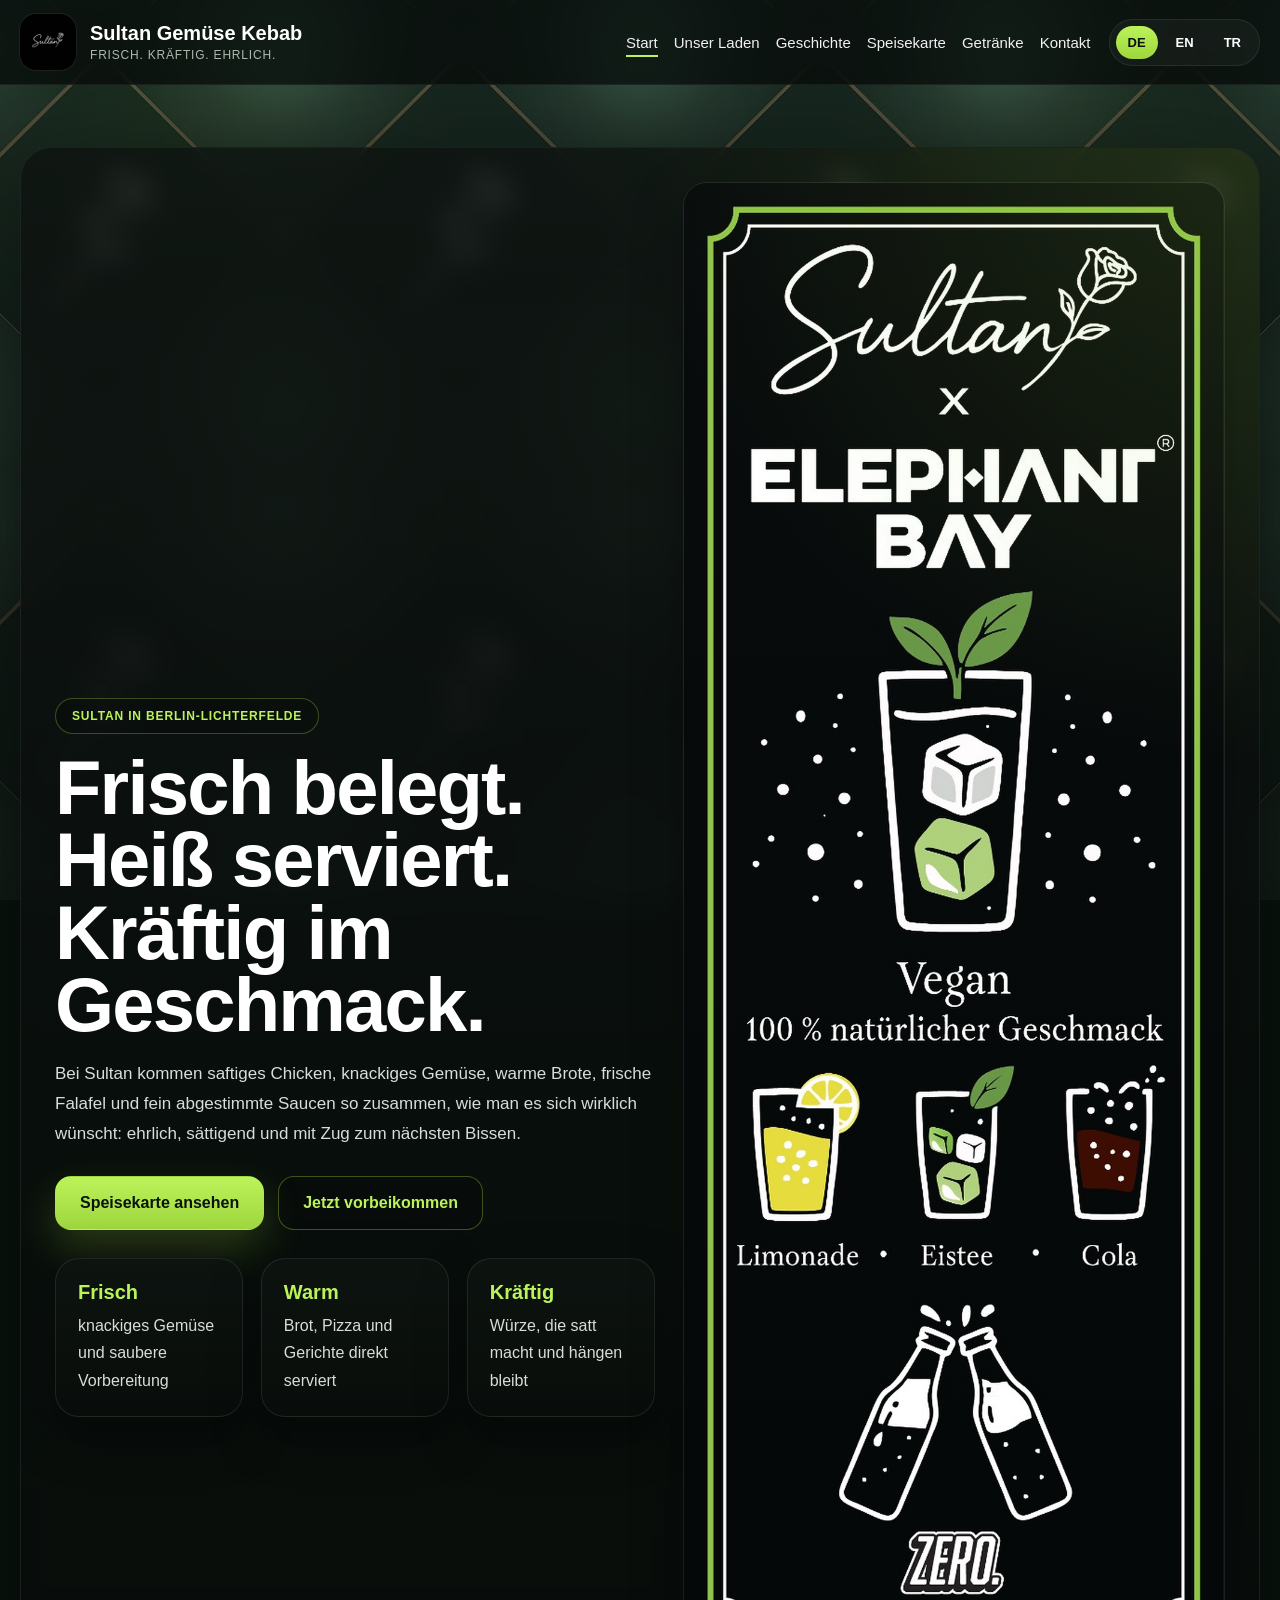
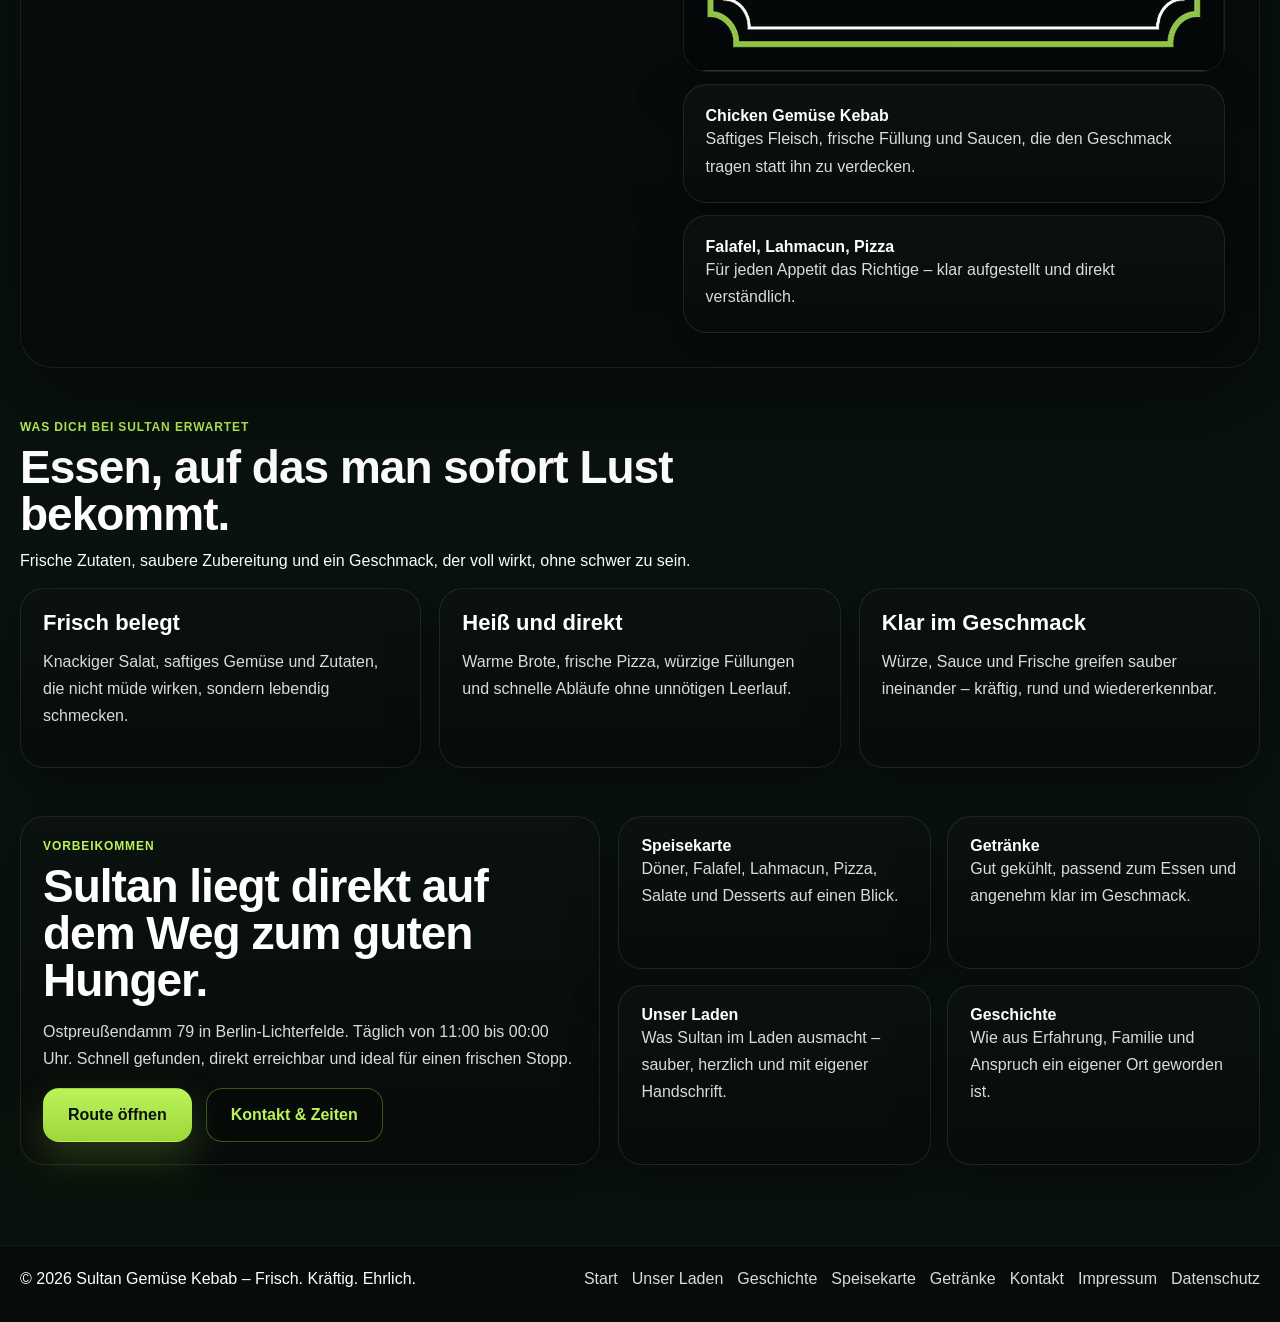
==== commit 8d6c54cb: "Add files via upload" ====
--- a/index.html
+++ b/index.html
@@ -3,65 +3,70 @@
 <head>
   <meta charset="UTF-8" />
   <meta name="viewport" content="width=device-width, initial-scale=1.0" />
-  <title data-meta-title="homeTitle">Sultan Gemüse Kebab Berlin – Frisch. Ehrlich. Mit Sorgfalt gemacht.</title>
-  <meta name="description" content="Sultan Gemüse Kebab in Berlin Lichterfelde. Chicken Gemüse Kebab, Falafel, Lahmacun, Pizza, Salate und passende Getränke – frisch, ehrlich und mit Sorgfalt gemacht." data-meta-description="homeDesc" />
+  <title data-meta-title="homeTitle">Sultan Gemüse Kebab Berlin – Frisch zubereitet, kräftig im Geschmack.</title>
+  <meta name="description" data-meta-description="homeDesc" content="Sultan Gemüse Kebab in Berlin Lichterfelde. Frisch zubereitete Kebabs, Falafel, Lahmacun, Pizza, Salate und passende Getränke." />
   <meta name="robots" content="index,follow" />
   <meta name="theme-color" content="#09120d" />
   <meta property="og:type" content="website" />
-  <meta property="og:title" content="Sultan Gemüse Kebab Berlin – Frisch. Ehrlich. Mit Sorgfalt gemacht." data-meta-title="homeTitle" />
-  <meta property="og:description" content="Sultan Gemüse Kebab in Berlin Lichterfelde. Chicken Gemüse Kebab, Falafel, Lahmacun, Pizza, Salate und passende Getränke – frisch, ehrlich und mit Sorgfalt gemacht." data-meta-description="homeDesc" />
+  <meta property="og:title" data-meta-title="homeTitle" content="Sultan Gemüse Kebab Berlin – Frisch zubereitet, kräftig im Geschmack." />
+  <meta property="og:description" data-meta-description="homeDesc" content="Sultan Gemüse Kebab in Berlin Lichterfelde. Frisch zubereitete Kebabs, Falafel, Lahmacun, Pizza, Salate und passende Getränke." />
   <meta property="og:image" content="Sultan Logo 8K.png" />
   <meta property="og:locale" content="de_DE" />
   <meta name="twitter:card" content="summary_large_image" />
-  <meta name="twitter:title" content="Sultan Gemüse Kebab Berlin – Frisch. Ehrlich. Mit Sorgfalt gemacht." data-meta-title="homeTitle" />
-  <meta name="twitter:description" content="Sultan Gemüse Kebab in Berlin Lichterfelde. Chicken Gemüse Kebab, Falafel, Lahmacun, Pizza, Salate und passende Getränke – frisch, ehrlich und mit Sorgfalt gemacht." data-meta-description="homeDesc" />
+  <meta name="twitter:title" data-meta-title="homeTitle" content="Sultan Gemüse Kebab Berlin – Frisch zubereitet, kräftig im Geschmack." />
+  <meta name="twitter:description" data-meta-description="homeDesc" content="Sultan Gemüse Kebab in Berlin Lichterfelde. Frisch zubereitete Kebabs, Falafel, Lahmacun, Pizza, Salate und passende Getränke." />
   <meta name="twitter:image" content="Sultan Logo 8K.png" />
   <link rel="stylesheet" href="css/style.css" />
-<script type="application/ld+json">
-  {
-    "@context":"https://schema.org",
-    "@type":"Restaurant",
-    "name":"Sultan Gemüse Kebab",
-    "image":"Sultan Logo 8K.png",
-    "description":"Sultan Gemüse Kebab in Berlin Lichterfelde mit Chicken Gemüse Kebab, Falafel, Lahmacun, Pizza und Getränken.",
-    "servesCuisine":["Turkish","Kebab","Falafel","Pizza"],
-    "priceRange":"€",
-    "address":{
-      "@type":"PostalAddress",
-      "streetAddress":"Ostpreußendamm 79",
-      "postalCode":"12207",
-      "addressLocality":"Berlin",
-      "addressCountry":"DE"
-    },
-    "openingHoursSpecification":[{
-      "@type":"OpeningHoursSpecification",
-      "dayOfWeek":["Monday","Tuesday","Wednesday","Thursday","Friday","Saturday","Sunday"],
-      "opens":"11:00",
-      "closes":"00:00"
-    }],
-    "sameAs":[
-      "https://www.instagram.com/sultan.official.content/",
-      "https://www.tiktok.com/@sultan.official.content",
-      "https://www.youtube.com/@sultan.official.content",
-      "https://www.google.com/maps/place/Sultan/@52.4184069,13.2949251,15z/data=!3m1!4b1!4m6!3m5!1s0x47a85b000eea7869:0xcba457e5f43fe588!8m2!3d52.4183943!4d13.3052034!16s%2Fg%2F11z1xtylwh"
-    ]
-  }
-  </script>
+  <script type="application/ld+json">
+{
+  "@context":"https://schema.org",
+  "@type":"Restaurant",
+  "name":"Sultan Gemüse Kebab",
+  "image":"Sultan Logo 8K.png",
+  "description":"Sultan Gemüse Kebab in Berlin Lichterfelde mit Chicken Gemüse Kebab, Falafel, Lahmacun, Pizza und Getränken.",
+  "servesCuisine":["Turkish","Kebab","Falafel","Pizza"],
+  "priceRange":"€",
+  "address":{
+    "@type":"PostalAddress",
+    "streetAddress":"Ostpreußendamm 79",
+    "postalCode":"12207",
+    "addressLocality":"Berlin",
+    "addressCountry":"DE"
+  },
+  "openingHoursSpecification":[{
+    "@type":"OpeningHoursSpecification",
+    "dayOfWeek":["Monday","Tuesday","Wednesday","Thursday","Friday","Saturday","Sunday"],
+    "opens":"11:00",
+    "closes":"00:00"
+  }],
+  "sameAs":[
+    "https://www.instagram.com/sultan.official.content/",
+    "https://www.tiktok.com/@sultan.official.content",
+    "https://www.youtube.com/@sultan.official.content",
+    "https://www.google.com/maps/place/Sultan/@52.4184069,13.2949251,15z/data=!3m1!4b1!4m6!3m5!1s0x47a85b000eea7869:0xcba457e5f43fe588!8m2!3d52.4183943!4d13.3052034!16s%2Fg%2F11z1xtylwh"
+  ]
+}
+</script>
 </head>
 <body data-page="home">
   <a class="skip-link" href="#main" data-i18n="skipLink">Zum Inhalt springen</a>
   <header class="topbar">
     <div class="container nav">
-      <a class="brand" href="index.html">
+      <a class="brand" href="index.html" aria-label="Sultan Startseite">
         <img src="Sultan Logo 8K.png" alt="Sultan Logo" class="brand-logo">
         <div class="brand-copy">
           <strong data-i18n="siteName">Sultan Gemüse Kebab</strong>
-          <span data-i18n="tagline">Wo Qualität Geschmack bekommt</span>
+          <span data-i18n="tagline">Frisch. Kräftig. Ehrlich.</span>
         </div>
       </a>
       <div class="nav-right">
         <nav class="nav-links" aria-label="Hauptnavigation">
-          <a href="index.html" class="is-active" data-i18n="navStart">Start</a><a href="unser-laden.html" data-i18n="navStore">Unser Laden</a><a href="geschichte.html" data-i18n="navStory">Geschichte</a><a href="speisekarte.html" data-i18n="navMenu">Speisekarte</a><a href="getraenke.html" data-i18n="navDrinks">Getränke</a><a href="kontakt.html" data-i18n="navContact">Kontakt</a>
+          <a href="index.html" class="is-active" data-i18n="navStart">Start</a>
+          <a href="unser-laden.html" data-i18n="navStore">Unser Laden</a>
+          <a href="geschichte.html" data-i18n="navStory">Geschichte</a>
+          <a href="speisekarte.html" data-i18n="navMenu">Speisekarte</a>
+          <a href="getraenke.html" data-i18n="navDrinks">Getränke</a>
+          <a href="kontakt.html" data-i18n="navContact">Kontakt</a>
         </nav>
         <div class="lang-switch" aria-label="Sprachauswahl">
           <button class="lang-btn active" data-lang="de" type="button">DE</button>
@@ -72,69 +77,68 @@
     </div>
   </header>
   <main id="main">
+    <section class="page-hero hero-home">
+      <div class="container hero-card-large">
+        <div class="hero-brand">
+          <div class="eyebrow" data-i18n="homeHeroEyebrow">Sultan in Berlin-Lichterfelde</div>
+          <h1 data-i18n-html="homeHeroTitle">Frisch belegt.<br>Heiß serviert.<br>Kräftig im Geschmack.</h1>
+          <p class="lead" data-i18n="homeHeroText">Bei Sultan kommen saftiges Chicken, knackiges Gemüse, warme Brote, frische Falafel und fein abgestimmte Saucen so zusammen, wie man es sich wirklich wünscht: ehrlich, sättigend und mit Zug zum nächsten Bissen.</p>
+          <div class="cta-row">
+            <a href="speisekarte.html" class="btn btn-primary" data-i18n="ctaMenu">Speisekarte ansehen</a>
+            <a href="kontakt.html" class="btn btn-secondary" data-i18n="ctaVisit">Jetzt vorbeikommen</a>
+          </div>
+          <div class="hero-highlights">
+            <div class="highlight"><strong data-i18n="homeHighlight1Strong">Frisch</strong><span data-i18n="homeHighlight1">knackiges Gemüse und saubere Vorbereitung</span></div>
+            <div class="highlight"><strong data-i18n="homeHighlight2Strong">Warm</strong><span data-i18n="homeHighlight2">Brot, Pizza und Gerichte direkt serviert</span></div>
+            <div class="highlight"><strong data-i18n="homeHighlight3Strong">Kräftig</strong><span data-i18n="homeHighlight3">Würze, die satt macht und hängen bleibt</span></div>
+          </div>
+        </div>
+        <div class="hero-side">
+          <img src="sultan_elephantbay_vegan_web.png" alt="Sultan Visual mit Getränken" class="hero-visual">
+          <div class="mini-panel"><strong data-i18n="homePanelTitle1">Chicken Gemüse Kebab</strong><span data-i18n="homePanelText1">Saftiges Fleisch, frische Füllung und Saucen, die den Geschmack tragen statt ihn zu verdecken.</span></div>
+          <div class="mini-panel"><strong data-i18n="homePanelTitle2">Falafel, Lahmacun, Pizza</strong><span data-i18n="homePanelText2">Für jeden Appetit das Richtige – klar aufgestellt und direkt verständlich.</span></div>
+        </div>
+      </div>
+    </section>
 
-<section class="page-hero">
-  <div class="container hero-card-large">
-    <div class="hero-brand">
-      <div class="eyebrow" data-i18n="homeHeroEyebrow">Sultan · Frisch gemacht mit Herz und Seele</div>
-      <h1 data-i18n-html="homeHeroTitle">Frisch gemacht.<br>Mit Ruhe serviert.</h1>
-      <p class="lead" data-i18n="homeHeroText">Bei Sultan geht es um ehrlichen Geschmack, frische Zubereitung und Gerichte, auf die man sich schon beim ersten Blick freut. Vom Chicken Gemüse Kebab bis zu Falafel, Lahmacun und Pizza bleibt alles klar, warm und mit Sorgfalt gemacht.</p>
-      <div class="cta-row">
-        <a href="speisekarte.html" class="btn btn-primary" data-i18n="ctaMenu">Speisekarte ansehen</a>
-        <a href="https://www.google.com/maps/place/Sultan/@52.4184069,13.2949251,15z/data=!3m1!4b1!4m6!3m5!1s0x47a85b000eea7869:0xcba457e5f43fe588!8m2!3d52.4183943!4d13.3052034!16s%2Fg%2F11z1xtylwh" class="btn btn-secondary" target="_blank" rel="noopener noreferrer" data-i18n="ctaRoute">Route öffnen</a>
+    <section>
+      <div class="container">
+        <div class="section-head">
+          <div class="kicker" data-i18n="homeSectionKicker">Was dich bei Sultan erwartet</div>
+          <h2 data-i18n="homeSectionTitle">Essen, auf das man sofort Lust bekommt.</h2>
+          <p data-i18n="homeSectionText">Frische Zutaten, saubere Zubereitung und ein Geschmack, der voll wirkt, ohne schwer zu sein.</p>
+        </div>
+        <div class="grid-3">
+          <div class="card"><h3 data-i18n="homeCard1Title">Frisch belegt</h3><p data-i18n="homeCard1Text">Knackiger Salat, saftiges Gemüse und Zutaten, die nicht müde wirken, sondern lebendig schmecken.</p></div>
+          <div class="card"><h3 data-i18n="homeCard2Title">Heiß und direkt</h3><p data-i18n="homeCard2Text">Warme Brote, frische Pizza, würzige Füllungen und schnelle Abläufe ohne unnötigen Leerlauf.</p></div>
+          <div class="card"><h3 data-i18n="homeCard3Title">Klar im Geschmack</h3><p data-i18n="homeCard3Text">Würze, Sauce und Frische greifen sauber ineinander – kräftig, rund und wiedererkennbar.</p></div>
+        </div>
       </div>
-      <div class="hero-highlights">
-        <div class="highlight"><strong data-i18n="homeHighlight1Strong">24h</strong><span data-i18n="homeHighlight1">Ruhezeit für unseren Teig</span></div>
-        <div class="highlight"><strong data-i18n="homeHighlight2Strong">Täglich</strong><span data-i18n="homeHighlight2">frisch zubereitete Falafel</span></div>
-        <div class="highlight"><strong data-i18n="homeHighlight3Strong">Mit Sorgfalt</strong><span data-i18n="homeHighlight3">ehrlich gemacht, klar im Geschmack</span></div>
+    </section>
+
+    <section>
+      <div class="container feature-split">
+        <div class="info-card visit-card">
+          <div class="kicker" data-i18n="visitKicker">Vorbeikommen</div>
+          <h2 data-i18n="visitTitle">Sultan liegt direkt auf dem Weg zum guten Hunger.</h2>
+          <p data-i18n="visitText">Ostpreußendamm 79 in Berlin-Lichterfelde. Täglich von 11:00 bis 00:00 Uhr. Schnell gefunden, direkt erreichbar und ideal für einen frischen Stopp.</p>
+          <div class="cta-row">
+            <a class="btn btn-primary" href="https://www.google.com/maps/place/Sultan/@52.4184069,13.2949251,15z/data=!3m1!4b1!4m6!3m5!1s0x47a85b000eea7869:0xcba457e5f43fe588!8m2!3d52.4183943!4d13.3052034!16s%2Fg%2F11z1xtylwh" target="_blank" rel="noopener noreferrer" data-i18n="ctaRoute">Route öffnen</a>
+            <a class="btn btn-secondary" href="kontakt.html" data-i18n="ctaContactPage">Kontakt & Zeiten</a>
+          </div>
+        </div>
+        <div class="page-links compact-links">
+          <a class="page-link" href="speisekarte.html"><strong data-i18n="navMenu">Speisekarte</strong><span data-i18n="menuTeaser">Döner, Falafel, Lahmacun, Pizza, Salate und Desserts auf einen Blick.</span></a>
+          <a class="page-link" href="getraenke.html"><strong data-i18n="navDrinks">Getränke</strong><span data-i18n="drinksTeaser">Gut gekühlt, passend zum Essen und angenehm klar im Geschmack.</span></a>
+          <a class="page-link" href="unser-laden.html"><strong data-i18n="navStore">Unser Laden</strong><span data-i18n="storeTeaser">Was Sultan im Laden ausmacht – sauber, herzlich und mit eigener Handschrift.</span></a>
+          <a class="page-link" href="geschichte.html"><strong data-i18n="navStory">Geschichte</strong><span data-i18n="storyTeaser">Wie aus Erfahrung, Familie und Anspruch ein eigener Ort geworden ist.</span></a>
+        </div>
       </div>
-    </div>
-    <div class="hero-side">
-      <img src="Sultan Logo 8K.png" alt="Sultan Logo" class="hero-logo">
-      <div class="mini-panel"><strong data-i18n="homePanelTitle1">Frisch im Mittelpunkt</strong><span data-i18n="homePanelText1">Zutaten, die sauber zusammenpassen. Warm serviert, kräftig gewürzt und direkt auf den Punkt.</span></div>
-      <div class="mini-panel"><strong data-i18n="homePanelTitle2">Klar in der Auswahl</strong><span data-i18n="homePanelText2">Eine Karte, die nicht überlädt, sondern schnell zum Richtigen führt.</span></div>
-      <div class="mini-panel"><strong data-i18n="homePanelTitle3">Gemacht für echten Appetit</strong><span data-i18n="homePanelText3">Alles ist darauf ausgelegt, dass Geschmack, Frische und Stimmung zusammenpassen.</span></div>
-    </div>
-  </div>
-</section>
-
-<section>
-  <div class="container">
-    <div class="section-head">
-      <div class="kicker" data-i18n="homeSectionKicker">Willkommen bei Sultan</div>
-      <h2 data-i18n="homeSectionTitle">Weniger Worte. Mehr Charakter.</h2>
-      <p data-i18n="homeSectionText">Gutes Essen braucht keine Umwege. Deshalb führt dich Sultan direkt dorthin, wo du mehr sehen, auswählen oder vorbeikommen kannst.</p>
-    </div>
-    <div class="grid-3">
-      <div class="card"><h3 data-i18n="homeCard1Title">Frisch zubereitet</h3><p data-i18n="homeCard1Text">Vom ersten Handgriff bis zum letzten Bissen zählt bei uns saubere Arbeit und ein stimmiger Geschmack.</p></div>
-      <div class="card"><h3 data-i18n="homeCard2Title">Klar aufgebaut</h3><p data-i18n="homeCard2Text">Schnell zur Speisekarte, direkt zur Route und ohne Ablenkung zu den wichtigsten Informationen.</p></div>
-      <div class="card"><h3 data-i18n="homeCard3Title">Mit eigener Handschrift</h3><p data-i18n="homeCard3Text">Sultan bleibt ehrlich, warm und unverwechselbar – in der Küche und auf der ganzen Website.</p></div>
-    </div>
-  </div>
-</section>
-
-<section>
-  <div class="container">
-    <div class="section-head">
-      <div class="kicker">Sultan</div>
-      <h2 data-i18n="homeExploreTitle">Entdecke, was zu Sultan gehört</h2>
-      <p data-i18n="homeExploreText">Jede Seite hat ihren eigenen Fokus und fügt sich klar in den gesamten Auftritt ein.</p>
-    </div>
-    <div class="page-links">
-      <a class="page-link" href="unser-laden.html"><strong data-i18n="navStore">Unser Laden</strong><span data-i18n="storeHeroText">Sultan verbindet frische Küche mit einem klaren Anspruch: gutes Essen sauber zuzubereiten und den Besuch angenehm, direkt und herzlich zu halten.</span></a>
-      <a class="page-link" href="geschichte.html"><strong data-i18n="navStory">Geschichte</strong><span data-i18n="storyHeroText">Sultan ist aus echter Erfahrung entstanden: aus vielen Jahren Arbeit in Berlin, aus familiärer Prägung und aus dem Wunsch, einen eigenen Ort mit Handschrift zu schaffen.</span></a>
-      <a class="page-link" href="speisekarte.html"><strong data-i18n="navMenu">Speisekarte</strong><span data-i18n="menuHeroText">Von Chicken Gemüse Kebab über Falafel bis zu Lahmacun, Pizza und frischen Beilagen: Unsere Karte bleibt klar, schnell lesbar und appetitlich.</span></a>
-      <a class="page-link" href="getraenke.html"><strong data-i18n="navDrinks">Getränke</strong><span data-i18n="drinksHeroText">Gut gekühlt, klar ausgewählt und passend zum Essen. Unsere Getränke begleiten würzige Gerichte, ohne sich in den Vordergrund zu drängen.</span></a>
-      <a class="page-link" href="kontakt.html"><strong data-i18n="navContact">Kontakt</strong><span data-i18n="contactHeroText">Wenn du vorbeikommen möchtest, findest du hier alles auf einen Blick: Adresse, Öffnungszeiten, E-Mail und den direkten Weg zu uns.</span></a>
-      <a class="page-link" href="impressum.html"><strong data-i18n="footerLegal">Impressum & Datenschutz</strong><span>Rechtliche Informationen, klar und ordentlich zusammengefasst.</span></a>
-    </div>
-  </div>
-</section>
-
+    </section>
   </main>
   <footer>
-    <div class="container">
-      <span data-i18n="footerCopy">© 2026 Sultan Gemüse Kebab – Wo Qualität Geschmack bekommt</span>
+    <div class="container footer-inner">
+      <span data-i18n="footerCopy">© 2026 Sultan Gemüse Kebab – Frisch. Kräftig. Ehrlich.</span>
       <div class="footer-links">
         <a href="index.html" data-i18n="navStart">Start</a>
         <a href="unser-laden.html" data-i18n="navStore">Unser Laden</a>
@@ -142,11 +146,11 @@
         <a href="speisekarte.html" data-i18n="navMenu">Speisekarte</a>
         <a href="getraenke.html" data-i18n="navDrinks">Getränke</a>
         <a href="kontakt.html" data-i18n="navContact">Kontakt</a>
-        <a href="impressum.html">Impressum</a>
+        <a href="impressum.html" data-i18n="legalTitle">Impressum</a>
         <a href="datenschutz.html" data-i18n="privacyTitle">Datenschutz</a>
       </div>
     </div>
   </footer>
   <script src="js/script.js"></script>
 </body>
-</html>
+</html>
--- a/css/style.css
+++ b/css/style.css
@@ -1,58 +1,30 @@
 :root{
   --bg:#09120d;
-  --panel:rgba(8,12,10,.82);
-  --panel-strong:rgba(7,11,9,.92);
-  --panel-soft:rgba(10,16,13,.74);
+  --panel:rgba(7,12,10,.84);
+  --panel-strong:rgba(6,10,8,.92);
+  --panel-soft:rgba(10,16,13,.76);
   --text:#ffffff;
   --muted:#d9ddd9;
-  --soft:#a7afa8;
+  --soft:#adbaaf;
   --line:rgba(255,255,255,.09);
   --green:#9ed63c;
   --green-strong:#bbf35a;
-  --shadow:0 20px 60px rgba(0,0,0,.34);
-  --shadow-strong:0 35px 100px rgba(0,0,0,.46);
+  --shadow:0 18px 50px rgba(0,0,0,.34);
+  --shadow-strong:0 28px 90px rgba(0,0,0,.42);
   --radius:28px;
   --max:1240px;
 }
 *{box-sizing:border-box}
 html{scroll-behavior:smooth}
 html,body{min-height:100%}
-body{
-  margin:0;
-  font-family:Arial, Helvetica, sans-serif;
-  color:var(--text);
-  background:var(--bg);
-  overflow-x:hidden;
-  position:relative;
-}
-body::before{
-  content:"";
-  position:fixed;
-  inset:0;
-  z-index:-3;
-  background-image:url("../background_web.png");
-  background-repeat:repeat-y;
-  background-position:center top;
-  background-size:1400px auto;
-  opacity:1;
-  pointer-events:none;
-}
-body::after{
-  content:"";
-  position:fixed;
-  inset:0;
-  z-index:-2;
-  background:
-    linear-gradient(180deg, rgba(5,8,6,.26) 0%, rgba(5,8,6,.42) 35%, rgba(5,8,6,.58) 100%),
-    radial-gradient(circle at 12% 12%, rgba(158,214,60,.08), transparent 20%),
-    radial-gradient(circle at 85% 18%, rgba(158,214,60,.06), transparent 20%),
-    radial-gradient(circle at 22% 80%, rgba(158,214,60,.05), transparent 22%);
-  pointer-events:none;
-}
+body{margin:0;font-family:Arial,Helvetica,sans-serif;color:var(--text);background:var(--bg);overflow-x:hidden;position:relative}
+body::before{content:"";position:fixed;inset:0;z-index:-3;background-image:url("../background_web.png");background-repeat:repeat-y;background-position:center top;background-size:1400px auto;opacity:1;pointer-events:none}
+body::after{content:"";position:fixed;inset:0;z-index:-2;background:linear-gradient(180deg,rgba(4,6,5,.25) 0%,rgba(5,8,6,.48) 45%,rgba(5,8,6,.72) 100%),radial-gradient(circle at 15% 15%,rgba(158,214,60,.08),transparent 20%),radial-gradient(circle at 85% 18%,rgba(158,214,60,.06),transparent 20%),radial-gradient(circle at 22% 80%,rgba(158,214,60,.05),transparent 22%);pointer-events:none}
 img{max-width:100%;display:block}
 a{text-decoration:none;color:inherit}
 button{font:inherit}
-.container{width:min(var(--max), calc(100% - 24px)); margin:0 auto}
+iframe{display:block;border:0;width:100%}
+.container{width:min(var(--max),calc(100% - 24px));margin:0 auto}
 .skip-link{position:absolute;left:-9999px;top:auto;width:1px;height:1px;overflow:hidden}
 .skip-link:focus{left:16px;top:16px;width:auto;height:auto;z-index:4000;padding:12px 16px;background:#111;color:#fff;border-radius:12px}
 .topbar{position:sticky;top:0;z-index:2500;background:rgba(5,9,7,.72);backdrop-filter:blur(16px);-webkit-backdrop-filter:blur(16px);border-bottom:1px solid rgba(255,255,255,.06)}
@@ -69,91 +41,86 @@
 .lang-switch{display:flex;align-items:center;gap:6px;background:rgba(255,255,255,.04);border:1px solid rgba(255,255,255,.08);border-radius:999px;padding:6px}
 .lang-btn{border:0;background:transparent;color:#fff;padding:9px 12px;border-radius:999px;font-size:13px;font-weight:700;cursor:pointer;transition:.2s ease}
 .lang-btn.active{background:linear-gradient(180deg,var(--green-strong),var(--green));color:#09110b}
-.page-hero{padding:62px 0 48px;position:relative;z-index:1}
-.hero-card-large{display:grid;grid-template-columns:1.08fr .92fr;gap:28px;align-items:stretch;background:linear-gradient(180deg, rgba(7,12,10,.76), rgba(7,12,10,.90));border:1px solid rgba(255,255,255,.08);border-radius:32px;padding:34px;box-shadow:var(--shadow-strong);backdrop-filter:blur(12px);-webkit-backdrop-filter:blur(12px);overflow:hidden;position:relative}
-.hero-card-large::before{content:"";position:absolute;inset:0;background:radial-gradient(circle at top right, rgba(158,214,60,.14), transparent 28%), linear-gradient(180deg, rgba(255,255,255,.02), transparent);pointer-events:none}
-.hero-brand{display:flex;flex-direction:column;justify-content:center}
-.hero-side{display:flex;flex-direction:column;justify-content:center;gap:12px}
+main{padding-bottom:56px}
+.page-hero{padding:62px 0 28px;position:relative;z-index:1}
+.hero-card-large{display:grid;grid-template-columns:1.05fr .95fr;gap:28px;align-items:stretch;background:linear-gradient(180deg,rgba(7,12,10,.78),rgba(7,12,10,.92));border:1px solid rgba(255,255,255,.08);border-radius:32px;padding:34px;box-shadow:var(--shadow-strong);backdrop-filter:blur(12px);-webkit-backdrop-filter:blur(12px);overflow:hidden;position:relative}
+.hero-card-large::before{content:"";position:absolute;inset:0;background:radial-gradient(circle at top right,rgba(158,214,60,.14),transparent 28%),linear-gradient(180deg,rgba(255,255,255,.02),transparent);pointer-events:none}
+.compact-hero{grid-template-columns:1fr}
+.hero-brand,.hero-side{display:flex;flex-direction:column;justify-content:center}
+.hero-side{gap:12px}
+.hero-visual{border-radius:24px;border:1px solid rgba(255,255,255,.08);box-shadow:var(--shadow)}
 .eyebrow{display:inline-flex;align-items:center;gap:8px;padding:10px 16px;border-radius:999px;border:1px solid rgba(158,214,60,.32);background:rgba(0,0,0,.18);color:var(--green-strong);font-size:12px;font-weight:700;letter-spacing:.85px;text-transform:uppercase;margin-bottom:18px;width:max-content}
-h1{margin:0 0 18px;font-size:clamp(38px,6vw,76px);line-height:.95;letter-spacing:-1.8px;max-width:820px;text-wrap:balance}
-.lead{margin:0 0 28px;max-width:760px;color:var(--muted);font-size:17px;line-height:1.8}
+h1,h2,h3,p{margin-top:0}
+h1{margin-bottom:18px;font-size:clamp(38px,6vw,76px);line-height:.95;letter-spacing:-1.8px;max-width:860px;text-wrap:balance}
+h2{font-size:clamp(28px,4vw,46px);line-height:1.02;letter-spacing:-1px;margin-bottom:14px}
+h3{font-size:22px;line-height:1.12;margin-bottom:12px}
+.lead{margin:0 0 28px;max-width:760px;color:var(--muted);font-size:17px;line-height:1.75}
 .cta-row{display:flex;gap:14px;flex-wrap:wrap}
 .btn{min-height:54px;padding:0 24px;border-radius:16px;display:inline-flex;align-items:center;justify-content:center;font-weight:700;transition:.22s ease;border:1px solid transparent}
 .btn-primary{background:linear-gradient(180deg,var(--green-strong),var(--green));color:#09110b;box-shadow:0 18px 40px rgba(158,214,60,.22)}
 .btn-secondary{background:rgba(0,0,0,.22);border-color:rgba(158,214,60,.36);color:var(--green-strong)}
-.btn:hover{transform:translateY(-2px)}
-.hero-highlights{display:grid;grid-template-columns:repeat(3,1fr);gap:12px;max-width:820px;margin-top:28px}
-.highlight,.mini-panel,.card,.menu-block,.info-card,.visual-card,.legal-card,.page-link{
-  background:linear-gradient(180deg, rgba(8,13,11,.78), rgba(7,12,10,.92));
-  border:1px solid rgba(255,255,255,.08);
-  border-radius:var(--radius);
-  box-shadow:var(--shadow);
-  position:relative;
-  overflow:hidden;
-  backdrop-filter:blur(10px);
-  -webkit-backdrop-filter:blur(10px);
-}
-.highlight{padding:16px}
-.highlight strong{display:block;font-size:23px;color:var(--green-strong);margin-bottom:4px}
-.highlight span{display:block;color:var(--muted);font-size:14px;line-height:1.55}
-.mini-panel{padding:16px 18px}
-.mini-panel strong{display:block;margin-bottom:5px;color:var(--green-strong);font-size:14px;text-transform:uppercase;letter-spacing:.8px}
-.mini-panel span{color:var(--muted);font-size:15px;line-height:1.7}
-section{padding:42px 0 88px;position:relative;z-index:1}
-.section-head{margin-bottom:32px}
-.kicker{color:var(--green-strong);text-transform:uppercase;letter-spacing:1px;font-size:12px;font-weight:700;margin-bottom:12px}
-.section-head h2{margin:0 0 12px;font-size:clamp(28px,4vw,48px);line-height:1.08;letter-spacing:-1px;text-wrap:balance}
-.section-head p{margin:0;max-width:920px;color:var(--muted);font-size:16px;line-height:1.82}
-.grid-3{display:grid;grid-template-columns:repeat(3,1fr);gap:24px}
-.grid-2{display:grid;grid-template-columns:1fr 1fr;gap:24px}
-.card,.info-card,.legal-card,.menu-block,.page-link{padding:28px}
-.card h3,.info-card h3,.legal-card h3,.menu-block h3{margin:0 0 12px;color:var(--green-strong);font-size:24px}
-.card p,.info-card p,.legal-card p{margin:0 0 14px;color:var(--muted);line-height:1.8;font-size:15px}
-.value-row,.pill-row,.social-row{display:flex;flex-wrap:wrap;gap:12px}
-.pill{display:inline-flex;align-items:center;gap:8px;padding:10px 14px;border-radius:999px;background:rgba(158,214,60,.09);border:1px solid rgba(158,214,60,.22);color:#eef7dd;font-size:14px}
-.visual-card img{width:100%;height:100%;min-height:320px;object-fit:cover}
-.visual-card .caption{padding:16px 18px;border-top:1px solid rgba(255,255,255,.06);color:var(--muted);font-size:14px;line-height:1.7;background:rgba(255,255,255,.02)}
-.page-links{display:grid;grid-template-columns:repeat(3,1fr);gap:18px}
-.page-link strong{display:block;color:var(--green-strong);font-size:20px;margin-bottom:8px}
-.page-link span{display:block;color:var(--muted);line-height:1.7}
-.menu-grid{display:grid;grid-template-columns:1fr 1fr;gap:22px}
-.menu-item{display:flex;justify-content:space-between;gap:18px;padding:12px 0;border-bottom:1px solid rgba(255,255,255,.07)}
-.menu-item:last-child{border-bottom:none}
-.menu-copy strong{display:block;font-size:19px;line-height:1.2}
-.menu-copy small{display:block;margin-top:4px;color:var(--soft);font-size:14px;line-height:1.5}
-.price{white-space:nowrap;font-size:23px;font-weight:800;color:#fff}
-.note{margin-top:14px;color:var(--soft);font-size:14px;line-height:1.7}
-.drinks-grid{display:grid;grid-template-columns:minmax(0,1.02fr) minmax(320px,.98fr);gap:26px;align-items:stretch}
-.drinks-visual{padding:16px;min-height:640px;display:flex;align-items:center;justify-content:center}
-.drinks-visual img{width:100%;height:100%;object-fit:contain;object-position:center}
-.contact-grid{display:grid;grid-template-columns:1fr 1fr;gap:24px}
-.maps-link{display:inline-flex;align-items:center;gap:10px;margin-top:14px;color:var(--green-strong);font-weight:700}
-.compact-links{display:grid;grid-template-columns:1fr 1fr;gap:18px}
-.compact-link h3{margin:0 0 8px;color:var(--green-strong);font-size:22px}
-.compact-link p{margin:0;color:var(--muted);line-height:1.7}
-footer{border-top:1px solid rgba(255,255,255,.08);padding:40px 0 48px;text-align:center;color:var(--soft);font-size:14px;background:rgba(5,9,7,.58);backdrop-filter:blur(10px);-webkit-backdrop-filter:blur(10px);position:relative;z-index:1}
-.footer-links{display:flex;gap:18px;flex-wrap:wrap;justify-content:center;margin-top:10px}
-.footer-links a{color:#f1f1f1}
-.hero-logo{width:min(100%, 360px);margin:0 auto;filter:drop-shadow(0 18px 40px rgba(0,0,0,.45))}
-.legal-copy p:last-child,.card p:last-child,.info-card p:last-child{margin-bottom:0}
-@media (max-width:1100px){
-  .hero-card-large,.grid-3,.grid-2,.page-links,.menu-grid,.drinks-grid,.contact-grid,.compact-links{grid-template-columns:1fr}
-}
-@media (max-width:860px){
-  .nav{flex-direction:column;align-items:flex-start}
-  .nav-right,.nav-links{justify-content:flex-start;width:100%}
+.btn:hover,.maps-link:hover{transform:translateY(-2px)}
+.hero-highlights,.grid-3,.contact-grid,.menu-grid,.grid-2,.drinks-grid,.feature-split{display:grid;gap:18px}
+.hero-highlights{grid-template-columns:repeat(3,1fr);max-width:840px;margin-top:28px}
+.highlight,.mini-panel,.card,.menu-block,.info-card,.visual-card,.legal-card,.page-link,.map-card{background:linear-gradient(180deg,rgba(12,18,15,.9),rgba(8,12,10,.9));border:1px solid var(--line);border-radius:24px;box-shadow:var(--shadow);padding:22px}
+.highlight strong,.mini-panel strong,.page-link strong,.card h3,.menu-block h3,.info-card h3,.legal-card h3{display:block}
+.highlight strong{font-size:20px;margin-bottom:8px;color:var(--green-strong)}
+.highlight span,.mini-panel span,.page-link span,.card p,.info-card p,.legal-card p{color:var(--muted);line-height:1.7}
+.hero-logo{width:min(360px,70%);margin:0 auto 6px}
+section{padding:24px 0}
+.section-head{max-width:760px;margin-bottom:18px}
+.kicker{margin-bottom:10px;color:var(--green-strong);text-transform:uppercase;letter-spacing:.9px;font-size:12px;font-weight:700}
+.grid-3{grid-template-columns:repeat(3,1fr)}
+.feature-split{grid-template-columns:.95fr 1.05fr;align-items:start}
+.page-links{display:grid;grid-template-columns:repeat(2,1fr);gap:16px}
+.page-link{padding:20px 22px;transition:.22s ease}
+.page-link:hover{border-color:rgba(158,214,60,.4);transform:translateY(-2px)}
+.compact-links{align-self:stretch}
+.value-row,.pill-row,.social-row{display:flex;flex-wrap:wrap;gap:10px}
+.pill{display:inline-flex;align-items:center;justify-content:center;border-radius:999px;padding:10px 14px;border:1px solid rgba(158,214,60,.26);background:rgba(0,0,0,.18);color:var(--green-strong);font-size:14px;font-weight:700}
+.visual-card{padding:16px;overflow:hidden}
+.visual-card img{width:100%;height:100%;object-fit:cover;border-radius:18px}
+.caption{margin-top:12px;color:var(--soft);font-size:14px;line-height:1.6}
+.logo-panel{display:flex;flex-direction:column;justify-content:center}
+.logo-panel img{object-fit:contain;background:#000;min-height:280px;padding:24px}
+.visit-card{min-height:100%}
+.menu-grid{grid-template-columns:repeat(2,1fr)}
+.lower-grid{margin-top:18px}
+.menu-block .subhead{margin-top:26px}
+.menu-item{display:flex;align-items:flex-start;justify-content:space-between;gap:16px;padding:14px 0;border-bottom:1px solid rgba(255,255,255,.07)}
+.menu-item:last-of-type{border-bottom:0}
+.menu-copy{min-width:0}
+.menu-copy strong{font-size:18px}
+.menu-copy small{display:block;margin-top:5px;color:var(--soft);line-height:1.5}
+.price{font-size:20px;font-weight:800;color:var(--green-strong);white-space:nowrap;padding-left:10px}
+.note{margin-top:16px;color:var(--muted);font-size:14px;line-height:1.7}
+.drinks-grid,.contact-grid{grid-template-columns:1.08fr .92fr;align-items:stretch}
+.drinks-visual img{height:100%;object-fit:cover;object-position:center}
+.map-card{padding:0;overflow:hidden;min-height:420px}
+.map-card iframe{height:100%;min-height:420px;filter:grayscale(.08) contrast(1.02) saturate(.9)}
+.maps-link{margin-top:8px;display:inline-flex;align-items:center;justify-content:center;min-height:48px;padding:0 18px;border-radius:14px;background:rgba(0,0,0,.22);border:1px solid rgba(158,214,60,.36);color:var(--green-strong);transition:.22s ease}
+.legal-single{max-width:980px}
+.legal-copy p{margin-bottom:0}
+.legal-copy a{color:var(--green-strong)}
+footer{padding:24px 0 34px;border-top:1px solid rgba(255,255,255,.06);background:rgba(4,8,6,.44)}
+.footer-inner{display:flex;justify-content:space-between;align-items:center;gap:16px;flex-wrap:wrap}
+.footer-links{display:flex;gap:14px;flex-wrap:wrap}
+.footer-links a{color:var(--muted)}
+@media (max-width:1080px){
+  .hero-card-large,.feature-split,.drinks-grid,.contact-grid,.menu-grid{grid-template-columns:1fr}
+  .page-links{grid-template-columns:1fr 1fr}
 }
 @media (max-width:760px){
-  .container{width:min(var(--max), calc(100% - 18px))}
-  h1{font-size:clamp(34px,10vw,54px);line-height:1}
-  .lead,.section-head p{font-size:15px}
-  .hero-highlights{grid-template-columns:1fr}
+  .nav{align-items:flex-start}
+  .nav-right{width:100%;justify-content:flex-start}
+  .nav-links{gap:12px}
+  .brand-copy strong{font-size:18px}
+  .page-hero{padding:28px 0 16px}
+  .hero-card-large{padding:22px;border-radius:24px}
+  .hero-highlights,.grid-3,.page-links{grid-template-columns:1fr}
+  section{padding:18px 0}
+  h1{font-size:clamp(34px,13vw,52px);line-height:.98}
+  h2{font-size:clamp(28px,8vw,38px)}
   .btn{width:100%}
-  .hero-card-large,.card,.menu-block,.info-card,.legal-card,.page-link{padding:22px}
-  .drinks-visual{min-height:360px;padding:12px}
-  section{padding:32px 0 72px}
+  .footer-inner{align-items:flex-start}
 }
-@media (prefers-reduced-motion: reduce){
-  html{scroll-behavior:auto}
-  *{transition:none !important;animation:none !important}
-}
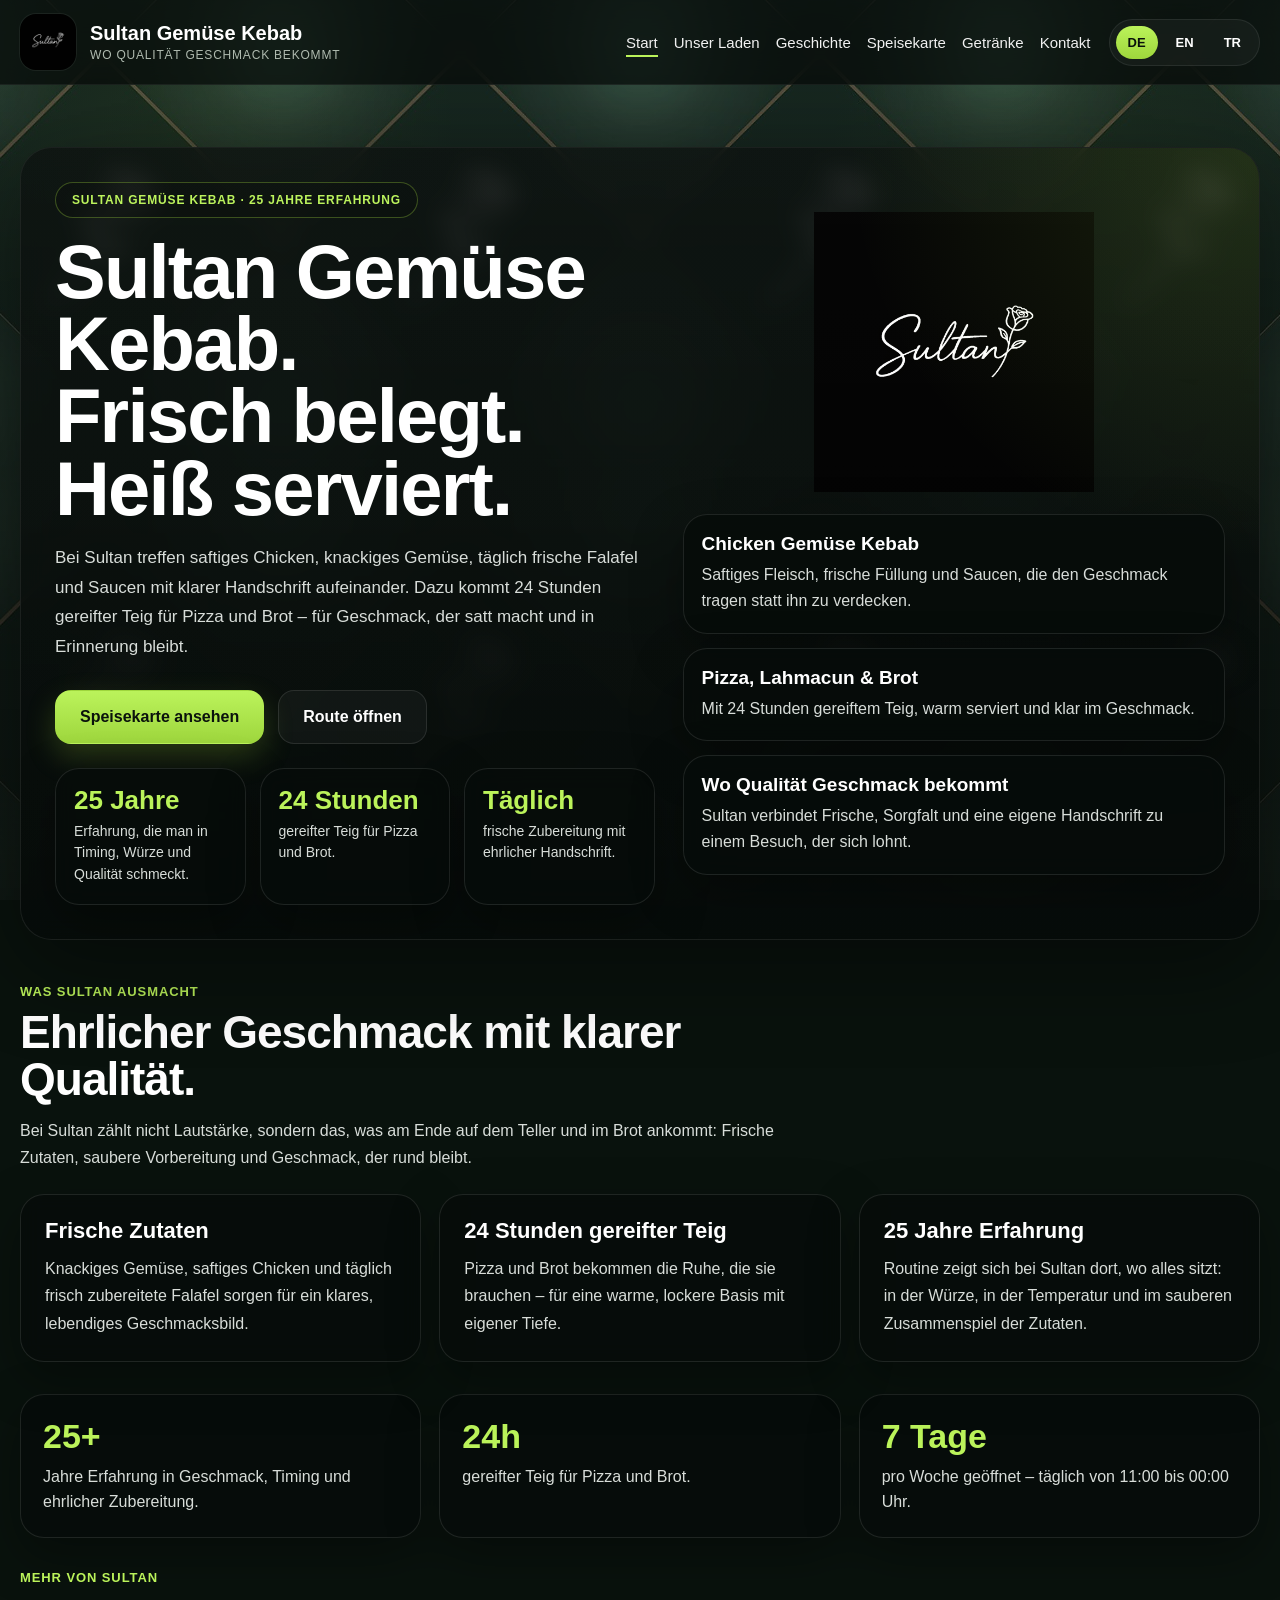
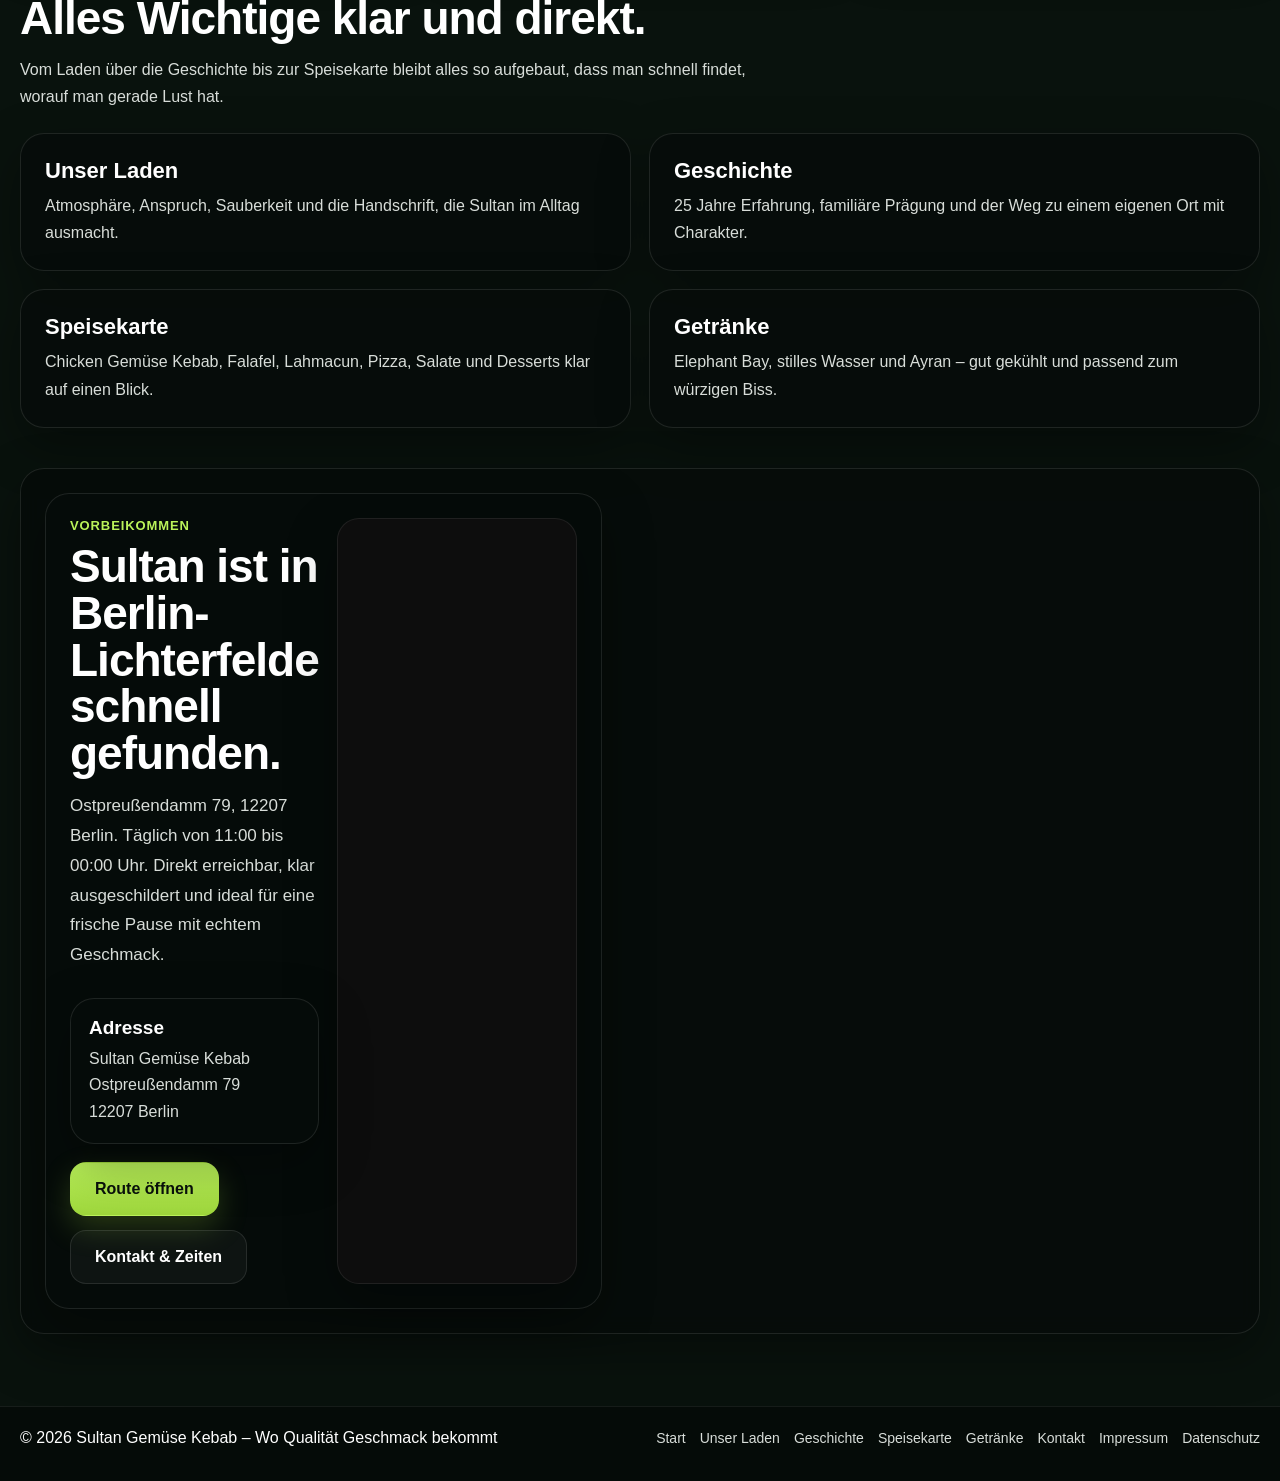
==== commit 88449b48: "Add files via upload" ====
--- a/index.html
+++ b/index.html
@@ -3,22 +3,21 @@
 <head>
   <meta charset="UTF-8" />
   <meta name="viewport" content="width=device-width, initial-scale=1.0" />
-  <title data-meta-title="homeTitle">Sultan Gemüse Kebab Berlin – Frisch zubereitet, kräftig im Geschmack.</title>
-  <meta name="description" data-meta-description="homeDesc" content="Sultan Gemüse Kebab in Berlin Lichterfelde. Frisch zubereitete Kebabs, Falafel, Lahmacun, Pizza, Salate und passende Getränke." />
+  <title data-meta-title="homeTitle">Sultan Gemüse Kebab Berlin – Wo Qualität Geschmack bekommt.</title>
+  <meta name="description" data-meta-description="homeDesc" content="Sultan Gemüse Kebab in Berlin Lichterfelde. 25 Jahre Erfahrung, 24 Stunden gereifter Teig für Pizza und Brot, frische Zubereitung und kräftiger Geschmack." />
   <meta name="robots" content="index,follow" />
   <meta name="theme-color" content="#09120d" />
   <meta property="og:type" content="website" />
-  <meta property="og:title" data-meta-title="homeTitle" content="Sultan Gemüse Kebab Berlin – Frisch zubereitet, kräftig im Geschmack." />
-  <meta property="og:description" data-meta-description="homeDesc" content="Sultan Gemüse Kebab in Berlin Lichterfelde. Frisch zubereitete Kebabs, Falafel, Lahmacun, Pizza, Salate und passende Getränke." />
+  <meta property="og:title" data-meta-title="homeTitle" content="Sultan Gemüse Kebab Berlin – Wo Qualität Geschmack bekommt." />
+  <meta property="og:description" data-meta-description="homeDesc" content="Sultan Gemüse Kebab in Berlin Lichterfelde. 25 Jahre Erfahrung, 24 Stunden gereifter Teig für Pizza und Brot, frische Zubereitung und kräftiger Geschmack." />
   <meta property="og:image" content="Sultan Logo 8K.png" />
   <meta property="og:locale" content="de_DE" />
   <meta name="twitter:card" content="summary_large_image" />
-  <meta name="twitter:title" data-meta-title="homeTitle" content="Sultan Gemüse Kebab Berlin – Frisch zubereitet, kräftig im Geschmack." />
-  <meta name="twitter:description" data-meta-description="homeDesc" content="Sultan Gemüse Kebab in Berlin Lichterfelde. Frisch zubereitete Kebabs, Falafel, Lahmacun, Pizza, Salate und passende Getränke." />
+  <meta name="twitter:title" data-meta-title="homeTitle" content="Sultan Gemüse Kebab Berlin – Wo Qualität Geschmack bekommt." />
+  <meta name="twitter:description" data-meta-description="homeDesc" content="Sultan Gemüse Kebab in Berlin Lichterfelde. 25 Jahre Erfahrung, 24 Stunden gereifter Teig für Pizza und Brot, frische Zubereitung und kräftiger Geschmack." />
   <meta name="twitter:image" content="Sultan Logo 8K.png" />
   <link rel="stylesheet" href="css/style.css" />
-  <script type="application/ld+json">
-{
+  <script type="application/ld+json">{
   "@context":"https://schema.org",
   "@type":"Restaurant",
   "name":"Sultan Gemüse Kebab",
@@ -45,8 +44,7 @@
     "https://www.youtube.com/@sultan.official.content",
     "https://www.google.com/maps/place/Sultan/@52.4184069,13.2949251,15z/data=!3m1!4b1!4m6!3m5!1s0x47a85b000eea7869:0xcba457e5f43fe588!8m2!3d52.4183943!4d13.3052034!16s%2Fg%2F11z1xtylwh"
   ]
-}
-</script>
+}</script>
 </head>
 <body data-page="home">
   <a class="skip-link" href="#main" data-i18n="skipLink">Zum Inhalt springen</a>
@@ -56,7 +54,7 @@
         <img src="Sultan Logo 8K.png" alt="Sultan Logo" class="brand-logo">
         <div class="brand-copy">
           <strong data-i18n="siteName">Sultan Gemüse Kebab</strong>
-          <span data-i18n="tagline">Frisch. Kräftig. Ehrlich.</span>
+          <span data-i18n="tagline">Wo Qualität Geschmack bekommt</span>
         </div>
       </a>
       <div class="nav-right">
@@ -80,23 +78,24 @@
     <section class="page-hero hero-home">
       <div class="container hero-card-large">
         <div class="hero-brand">
-          <div class="eyebrow" data-i18n="homeHeroEyebrow">Sultan in Berlin-Lichterfelde</div>
-          <h1 data-i18n-html="homeHeroTitle">Frisch belegt.<br>Heiß serviert.<br>Kräftig im Geschmack.</h1>
-          <p class="lead" data-i18n="homeHeroText">Bei Sultan kommen saftiges Chicken, knackiges Gemüse, warme Brote, frische Falafel und fein abgestimmte Saucen so zusammen, wie man es sich wirklich wünscht: ehrlich, sättigend und mit Zug zum nächsten Bissen.</p>
+          <div class="eyebrow" data-i18n="homeHeroEyebrow">Sultan Gemüse Kebab · 25 Jahre Erfahrung</div>
+          <h1 data-i18n-html="homeHeroTitle">Sultan Gemüse Kebab.<br>Frisch belegt.<br>Heiß serviert.</h1>
+          <p class="lead" data-i18n="homeHeroText">Bei Sultan treffen saftiges Chicken, knackiges Gemüse, täglich frische Falafel und Saucen mit klarer Handschrift aufeinander. Dazu kommt 24 Stunden gereifter Teig für Pizza und Brot – für Geschmack, der satt macht und in Erinnerung bleibt.</p>
           <div class="cta-row">
             <a href="speisekarte.html" class="btn btn-primary" data-i18n="ctaMenu">Speisekarte ansehen</a>
-            <a href="kontakt.html" class="btn btn-secondary" data-i18n="ctaVisit">Jetzt vorbeikommen</a>
+            <a href="https://www.google.com/maps/place/Sultan/@52.4184069,13.2949251,15z/data=!3m1!4b1!4m6!3m5!1s0x47a85b000eea7869:0xcba457e5f43fe588!8m2!3d52.4183943!4d13.3052034!16s%2Fg%2F11z1xtylwh" class="btn btn-secondary" target="_blank" rel="noopener noreferrer" data-i18n="ctaRoute">Route öffnen</a>
           </div>
           <div class="hero-highlights">
-            <div class="highlight"><strong data-i18n="homeHighlight1Strong">Frisch</strong><span data-i18n="homeHighlight1">knackiges Gemüse und saubere Vorbereitung</span></div>
-            <div class="highlight"><strong data-i18n="homeHighlight2Strong">Warm</strong><span data-i18n="homeHighlight2">Brot, Pizza und Gerichte direkt serviert</span></div>
-            <div class="highlight"><strong data-i18n="homeHighlight3Strong">Kräftig</strong><span data-i18n="homeHighlight3">Würze, die satt macht und hängen bleibt</span></div>
+            <div class="highlight"><strong data-i18n="homeHighlight1Strong">25 Jahre</strong><span data-i18n="homeHighlight1">Erfahrung, die man in Timing, Würze und Qualität schmeckt.</span></div>
+            <div class="highlight"><strong data-i18n="homeHighlight2Strong">24 Stunden</strong><span data-i18n="homeHighlight2">gereifter Teig für Pizza und Brot.</span></div>
+            <div class="highlight"><strong data-i18n="homeHighlight3Strong">Täglich</strong><span data-i18n="homeHighlight3">frische Zubereitung mit ehrlicher Handschrift.</span></div>
           </div>
         </div>
         <div class="hero-side">
-          <img src="sultan_elephantbay_vegan_web.png" alt="Sultan Visual mit Getränken" class="hero-visual">
+          <img src="Sultan Logo 8K.png" alt="Sultan Logo" class="hero-logo">
           <div class="mini-panel"><strong data-i18n="homePanelTitle1">Chicken Gemüse Kebab</strong><span data-i18n="homePanelText1">Saftiges Fleisch, frische Füllung und Saucen, die den Geschmack tragen statt ihn zu verdecken.</span></div>
-          <div class="mini-panel"><strong data-i18n="homePanelTitle2">Falafel, Lahmacun, Pizza</strong><span data-i18n="homePanelText2">Für jeden Appetit das Richtige – klar aufgestellt und direkt verständlich.</span></div>
+          <div class="mini-panel"><strong data-i18n="homePanelTitle2">Pizza, Lahmacun &amp; Brot</strong><span data-i18n="homePanelText2">Mit 24 Stunden gereiftem Teig, warm serviert und klar im Geschmack.</span></div>
+          <div class="mini-panel"><strong data-i18n="homePanelTitle3">Wo Qualität Geschmack bekommt</strong><span data-i18n="homePanelText3">Sultan verbindet Frische, Sorgfalt und eine eigene Handschrift zu einem Besuch, der sich lohnt.</span></div>
         </div>
       </div>
     </section>
@@ -104,41 +103,64 @@
     <section>
       <div class="container">
         <div class="section-head">
-          <div class="kicker" data-i18n="homeSectionKicker">Was dich bei Sultan erwartet</div>
-          <h2 data-i18n="homeSectionTitle">Essen, auf das man sofort Lust bekommt.</h2>
-          <p data-i18n="homeSectionText">Frische Zutaten, saubere Zubereitung und ein Geschmack, der voll wirkt, ohne schwer zu sein.</p>
+          <div class="kicker" data-i18n="homeSectionKicker">Was Sultan ausmacht</div>
+          <h2 data-i18n="homeSectionTitle">Ehrlicher Geschmack mit klarer Qualität.</h2>
+          <p data-i18n="homeSectionText">Bei Sultan zählt nicht Lautstärke, sondern das, was am Ende auf dem Teller und im Brot ankommt: Frische Zutaten, saubere Vorbereitung und Geschmack, der rund bleibt.</p>
         </div>
         <div class="grid-3">
-          <div class="card"><h3 data-i18n="homeCard1Title">Frisch belegt</h3><p data-i18n="homeCard1Text">Knackiger Salat, saftiges Gemüse und Zutaten, die nicht müde wirken, sondern lebendig schmecken.</p></div>
-          <div class="card"><h3 data-i18n="homeCard2Title">Heiß und direkt</h3><p data-i18n="homeCard2Text">Warme Brote, frische Pizza, würzige Füllungen und schnelle Abläufe ohne unnötigen Leerlauf.</p></div>
-          <div class="card"><h3 data-i18n="homeCard3Title">Klar im Geschmack</h3><p data-i18n="homeCard3Text">Würze, Sauce und Frische greifen sauber ineinander – kräftig, rund und wiedererkennbar.</p></div>
+          <div class="card"><h3 data-i18n="homeCard1Title">Frische Zutaten</h3><p data-i18n="homeCard1Text">Knackiges Gemüse, saftiges Chicken und täglich frisch zubereitete Falafel sorgen für ein klares, lebendiges Geschmacksbild.</p></div>
+          <div class="card"><h3 data-i18n="homeCard2Title">24 Stunden gereifter Teig</h3><p data-i18n="homeCard2Text">Pizza und Brot bekommen die Ruhe, die sie brauchen – für eine warme, lockere Basis mit eigener Tiefe.</p></div>
+          <div class="card"><h3 data-i18n="homeCard3Title">25 Jahre Erfahrung</h3><p data-i18n="homeCard3Text">Routine zeigt sich bei Sultan dort, wo alles sitzt: in der Würze, in der Temperatur und im sauberen Zusammenspiel der Zutaten.</p></div>
         </div>
       </div>
     </section>
 
     <section>
-      <div class="container feature-split">
-        <div class="info-card visit-card">
-          <div class="kicker" data-i18n="visitKicker">Vorbeikommen</div>
-          <h2 data-i18n="visitTitle">Sultan liegt direkt auf dem Weg zum guten Hunger.</h2>
-          <p data-i18n="visitText">Ostpreußendamm 79 in Berlin-Lichterfelde. Täglich von 11:00 bis 00:00 Uhr. Schnell gefunden, direkt erreichbar und ideal für einen frischen Stopp.</p>
-          <div class="cta-row">
-            <a class="btn btn-primary" href="https://www.google.com/maps/place/Sultan/@52.4184069,13.2949251,15z/data=!3m1!4b1!4m6!3m5!1s0x47a85b000eea7869:0xcba457e5f43fe588!8m2!3d52.4183943!4d13.3052034!16s%2Fg%2F11z1xtylwh" target="_blank" rel="noopener noreferrer" data-i18n="ctaRoute">Route öffnen</a>
-            <a class="btn btn-secondary" href="kontakt.html" data-i18n="ctaContactPage">Kontakt & Zeiten</a>
-          </div>
+      <div class="container stats-grid">
+        <div class="stat"><strong data-i18n="stat1Strong">25+</strong><span data-i18n="stat1Text">Jahre Erfahrung in Geschmack, Timing und ehrlicher Zubereitung.</span></div>
+        <div class="stat"><strong data-i18n="stat2Strong">24h</strong><span data-i18n="stat2Text">gereifter Teig für Pizza und Brot.</span></div>
+        <div class="stat"><strong data-i18n="stat3Strong">7 Tage</strong><span data-i18n="stat3Text">pro Woche geöffnet – täglich von 11:00 bis 00:00 Uhr.</span></div>
+      </div>
+    </section>
+
+    <section>
+      <div class="container">
+        <div class="section-head">
+          <div class="kicker" data-i18n="homeExploreKicker">Mehr von Sultan</div>
+          <h2 data-i18n="homeExploreTitle">Alles Wichtige klar und direkt.</h2>
+          <p data-i18n="homeExploreText">Vom Laden über die Geschichte bis zur Speisekarte bleibt alles so aufgebaut, dass man schnell findet, worauf man gerade Lust hat.</p>
         </div>
-        <div class="page-links compact-links">
-          <a class="page-link" href="speisekarte.html"><strong data-i18n="navMenu">Speisekarte</strong><span data-i18n="menuTeaser">Döner, Falafel, Lahmacun, Pizza, Salate und Desserts auf einen Blick.</span></a>
-          <a class="page-link" href="getraenke.html"><strong data-i18n="navDrinks">Getränke</strong><span data-i18n="drinksTeaser">Gut gekühlt, passend zum Essen und angenehm klar im Geschmack.</span></a>
-          <a class="page-link" href="unser-laden.html"><strong data-i18n="navStore">Unser Laden</strong><span data-i18n="storeTeaser">Was Sultan im Laden ausmacht – sauber, herzlich und mit eigener Handschrift.</span></a>
-          <a class="page-link" href="geschichte.html"><strong data-i18n="navStory">Geschichte</strong><span data-i18n="storyTeaser">Wie aus Erfahrung, Familie und Anspruch ein eigener Ort geworden ist.</span></a>
+        <div class="page-links">
+          <a class="page-link" href="unser-laden.html"><strong data-i18n="navStore">Unser Laden</strong><span data-i18n="storeTeaser">Atmosphäre, Anspruch, Sauberkeit und die Handschrift, die Sultan im Alltag ausmacht.</span></a>
+          <a class="page-link" href="geschichte.html"><strong data-i18n="navStory">Geschichte</strong><span data-i18n="storyTeaser">25 Jahre Erfahrung, familiäre Prägung und der Weg zu einem eigenen Ort mit Charakter.</span></a>
+          <a class="page-link" href="speisekarte.html"><strong data-i18n="navMenu">Speisekarte</strong><span data-i18n="menuTeaser">Chicken Gemüse Kebab, Falafel, Lahmacun, Pizza, Salate und Desserts klar auf einen Blick.</span></a>
+          <a class="page-link" href="getraenke.html"><strong data-i18n="navDrinks">Getränke</strong><span data-i18n="drinksTeaser">Elephant Bay, stilles Wasser und Ayran – gut gekühlt und passend zum würzigen Biss.</span></a>
         </div>
       </div>
     </section>
+
+    <section class="home-map">
+      <div class="container map-card">
+        <div class="map-card">
+          <div>
+            <div class="kicker" data-i18n="visitKicker">Vorbeikommen</div>
+            <h2 data-i18n="visitTitle">Sultan ist in Berlin-Lichterfelde schnell gefunden.</h2>
+            <p class="lead" data-i18n="visitText">Ostpreußendamm 79, 12207 Berlin. Täglich von 11:00 bis 00:00 Uhr. Direkt erreichbar, klar ausgeschildert und ideal für eine frische Pause mit echtem Geschmack.</p>
+            <div class="mini-panel"><strong data-i18n="addressTitle">Adresse</strong><span data-i18n-html="addressText">Sultan Gemüse Kebab<br>Ostpreußendamm 79<br>12207 Berlin</span></div>
+            <div class="cta-row">
+              <a class="btn btn-primary" href="https://www.google.com/maps/place/Sultan/@52.4184069,13.2949251,15z/data=!3m1!4b1!4m6!3m5!1s0x47a85b000eea7869:0xcba457e5f43fe588!8m2!3d52.4183943!4d13.3052034!16s%2Fg%2F11z1xtylwh" target="_blank" rel="noopener noreferrer" data-i18n="ctaRoute">Route öffnen</a>
+              <a class="btn btn-secondary" href="kontakt.html" data-i18n="ctaContactPage">Kontakt &amp; Zeiten</a>
+            </div>
+          </div>
+          <div class="map-frame"><iframe src="https://www.google.com/maps?q=Ostpreu%C3%9Fendamm%2079%2C%2012207%20Berlin&z=15&output=embed" loading="lazy" referrerpolicy="no-referrer-when-downgrade" title="Sultan auf Google Maps"></iframe></div>
+        </div>
+      </div>
+    </section>
+
   </main>
   <footer>
     <div class="container footer-inner">
-      <span data-i18n="footerCopy">© 2026 Sultan Gemüse Kebab – Frisch. Kräftig. Ehrlich.</span>
+      <span data-i18n="footerCopy">© 2026 Sultan Gemüse Kebab – Wo Qualität Geschmack bekommt</span>
       <div class="footer-links">
         <a href="index.html" data-i18n="navStart">Start</a>
         <a href="unser-laden.html" data-i18n="navStore">Unser Laden</a>
--- a/css/style.css
+++ b/css/style.css
@@ -1,12 +1,13 @@
+
 :root{
   --bg:#09120d;
   --panel:rgba(7,12,10,.84);
   --panel-strong:rgba(6,10,8,.92);
   --panel-soft:rgba(10,16,13,.76);
   --text:#ffffff;
-  --muted:#d9ddd9;
-  --soft:#adbaaf;
-  --line:rgba(255,255,255,.09);
+  --muted:#d8ddd9;
+  --soft:#afbaaf;
+  --line:rgba(255,255,255,.10);
   --green:#9ed63c;
   --green-strong:#bbf35a;
   --shadow:0 18px 50px rgba(0,0,0,.34);
@@ -19,7 +20,7 @@
 html,body{min-height:100%}
 body{margin:0;font-family:Arial,Helvetica,sans-serif;color:var(--text);background:var(--bg);overflow-x:hidden;position:relative}
 body::before{content:"";position:fixed;inset:0;z-index:-3;background-image:url("../background_web.png");background-repeat:repeat-y;background-position:center top;background-size:1400px auto;opacity:1;pointer-events:none}
-body::after{content:"";position:fixed;inset:0;z-index:-2;background:linear-gradient(180deg,rgba(4,6,5,.25) 0%,rgba(5,8,6,.48) 45%,rgba(5,8,6,.72) 100%),radial-gradient(circle at 15% 15%,rgba(158,214,60,.08),transparent 20%),radial-gradient(circle at 85% 18%,rgba(158,214,60,.06),transparent 20%),radial-gradient(circle at 22% 80%,rgba(158,214,60,.05),transparent 22%);pointer-events:none}
+body::after{content:"";position:fixed;inset:0;z-index:-2;background:linear-gradient(180deg,rgba(4,6,5,.22) 0%,rgba(5,8,6,.52) 45%,rgba(5,8,6,.76) 100%),radial-gradient(circle at 15% 15%,rgba(158,214,60,.08),transparent 20%),radial-gradient(circle at 85% 18%,rgba(158,214,60,.06),transparent 20%),radial-gradient(circle at 22% 80%,rgba(158,214,60,.05),transparent 22%);pointer-events:none}
 img{max-width:100%;display:block}
 a{text-decoration:none;color:inherit}
 button{font:inherit}
@@ -47,8 +48,9 @@
 .hero-card-large::before{content:"";position:absolute;inset:0;background:radial-gradient(circle at top right,rgba(158,214,60,.14),transparent 28%),linear-gradient(180deg,rgba(255,255,255,.02),transparent);pointer-events:none}
 .compact-hero{grid-template-columns:1fr}
 .hero-brand,.hero-side{display:flex;flex-direction:column;justify-content:center}
-.hero-side{gap:12px}
-.hero-visual{border-radius:24px;border:1px solid rgba(255,255,255,.08);box-shadow:var(--shadow)}
+.hero-side{gap:14px}
+.hero-visual,.visual-card img,.poster-visual{border-radius:24px;border:1px solid rgba(255,255,255,.08);box-shadow:var(--shadow)}
+.hero-logo{width:min(100%,280px);margin:0 auto 8px}
 .eyebrow{display:inline-flex;align-items:center;gap:8px;padding:10px 16px;border-radius:999px;border:1px solid rgba(158,214,60,.32);background:rgba(0,0,0,.18);color:var(--green-strong);font-size:12px;font-weight:700;letter-spacing:.85px;text-transform:uppercase;margin-bottom:18px;width:max-content}
 h1,h2,h3,p{margin-top:0}
 h1{margin-bottom:18px;font-size:clamp(38px,6vw,76px);line-height:.95;letter-spacing:-1.8px;max-width:860px;text-wrap:balance}
@@ -56,71 +58,79 @@
 h3{font-size:22px;line-height:1.12;margin-bottom:12px}
 .lead{margin:0 0 28px;max-width:760px;color:var(--muted);font-size:17px;line-height:1.75}
 .cta-row{display:flex;gap:14px;flex-wrap:wrap}
-.btn{min-height:54px;padding:0 24px;border-radius:16px;display:inline-flex;align-items:center;justify-content:center;font-weight:700;transition:.22s ease;border:1px solid transparent}
-.btn-primary{background:linear-gradient(180deg,var(--green-strong),var(--green));color:#09110b;box-shadow:0 18px 40px rgba(158,214,60,.22)}
-.btn-secondary{background:rgba(0,0,0,.22);border-color:rgba(158,214,60,.36);color:var(--green-strong)}
-.btn:hover,.maps-link:hover{transform:translateY(-2px)}
-.hero-highlights,.grid-3,.contact-grid,.menu-grid,.grid-2,.drinks-grid,.feature-split{display:grid;gap:18px}
-.hero-highlights{grid-template-columns:repeat(3,1fr);max-width:840px;margin-top:28px}
-.highlight,.mini-panel,.card,.menu-block,.info-card,.visual-card,.legal-card,.page-link,.map-card{background:linear-gradient(180deg,rgba(12,18,15,.9),rgba(8,12,10,.9));border:1px solid var(--line);border-radius:24px;box-shadow:var(--shadow);padding:22px}
-.highlight strong,.mini-panel strong,.page-link strong,.card h3,.menu-block h3,.info-card h3,.legal-card h3{display:block}
-.highlight strong{font-size:20px;margin-bottom:8px;color:var(--green-strong)}
-.highlight span,.mini-panel span,.page-link span,.card p,.info-card p,.legal-card p{color:var(--muted);line-height:1.7}
-.hero-logo{width:min(360px,70%);margin:0 auto 6px}
-section{padding:24px 0}
-.section-head{max-width:760px;margin-bottom:18px}
-.kicker{margin-bottom:10px;color:var(--green-strong);text-transform:uppercase;letter-spacing:.9px;font-size:12px;font-weight:700}
-.grid-3{grid-template-columns:repeat(3,1fr)}
-.feature-split{grid-template-columns:.95fr 1.05fr;align-items:start}
-.page-links{display:grid;grid-template-columns:repeat(2,1fr);gap:16px}
-.page-link{padding:20px 22px;transition:.22s ease}
-.page-link:hover{border-color:rgba(158,214,60,.4);transform:translateY(-2px)}
-.compact-links{align-self:stretch}
-.value-row,.pill-row,.social-row{display:flex;flex-wrap:wrap;gap:10px}
-.pill{display:inline-flex;align-items:center;justify-content:center;border-radius:999px;padding:10px 14px;border:1px solid rgba(158,214,60,.26);background:rgba(0,0,0,.18);color:var(--green-strong);font-size:14px;font-weight:700}
-.visual-card{padding:16px;overflow:hidden}
-.visual-card img{width:100%;height:100%;object-fit:cover;border-radius:18px}
-.caption{margin-top:12px;color:var(--soft);font-size:14px;line-height:1.6}
-.logo-panel{display:flex;flex-direction:column;justify-content:center}
-.logo-panel img{object-fit:contain;background:#000;min-height:280px;padding:24px}
-.visit-card{min-height:100%}
-.menu-grid{grid-template-columns:repeat(2,1fr)}
-.lower-grid{margin-top:18px}
-.menu-block .subhead{margin-top:26px}
-.menu-item{display:flex;align-items:flex-start;justify-content:space-between;gap:16px;padding:14px 0;border-bottom:1px solid rgba(255,255,255,.07)}
-.menu-item:last-of-type{border-bottom:0}
-.menu-copy{min-width:0}
-.menu-copy strong{font-size:18px}
-.menu-copy small{display:block;margin-top:5px;color:var(--soft);line-height:1.5}
-.price{font-size:20px;font-weight:800;color:var(--green-strong);white-space:nowrap;padding-left:10px}
-.note{margin-top:16px;color:var(--muted);font-size:14px;line-height:1.7}
-.drinks-grid,.contact-grid{grid-template-columns:1.08fr .92fr;align-items:stretch}
-.drinks-visual img{height:100%;object-fit:cover;object-position:center}
-.map-card{padding:0;overflow:hidden;min-height:420px}
-.map-card iframe{height:100%;min-height:420px;filter:grayscale(.08) contrast(1.02) saturate(.9)}
-.maps-link{margin-top:8px;display:inline-flex;align-items:center;justify-content:center;min-height:48px;padding:0 18px;border-radius:14px;background:rgba(0,0,0,.22);border:1px solid rgba(158,214,60,.36);color:var(--green-strong);transition:.22s ease}
+.btn{min-height:54px;padding:0 24px;border-radius:16px;display:inline-flex;align-items:center;justify-content:center;font-weight:700;transition:.2s ease;border:1px solid transparent}
+.btn-primary{background:linear-gradient(180deg,var(--green-strong),var(--green));color:#09110b;box-shadow:0 12px 30px rgba(158,214,60,.22)}
+.btn-secondary{background:rgba(255,255,255,.04);border-color:rgba(255,255,255,.10);color:#fff}
+.btn:hover,.btn:focus-visible{transform:translateY(-1px)}
+.hero-highlights,.value-row{display:grid;grid-template-columns:repeat(3,minmax(0,1fr));gap:14px;margin-top:24px}
+.highlight,.pill-card,.mini-panel,.card,.info-card,.menu-block,.legal-card,.visual-card,.map-card,.poster-card{background:var(--panel);border:1px solid var(--line);border-radius:24px;box-shadow:var(--shadow);backdrop-filter:blur(10px);-webkit-backdrop-filter:blur(10px)}
+.highlight{padding:18px}
+.highlight strong{display:block;font-size:26px;line-height:1;margin-bottom:8px;color:var(--green-strong)}
+.highlight span{display:block;color:var(--muted);line-height:1.55;font-size:14px}
+.mini-panel{padding:18px}
+.mini-panel strong{display:block;margin-bottom:7px;font-size:19px}
+.mini-panel span{display:block;color:var(--muted);line-height:1.65}
+section{padding:16px 0}
+.section-head{max-width:760px;margin:0 0 22px}
+.kicker{font-size:13px;text-transform:uppercase;letter-spacing:.9px;color:var(--green-strong);font-weight:700;margin-bottom:10px}
+.section-head p{color:var(--muted);line-height:1.72}
+.grid-3{display:grid;grid-template-columns:repeat(3,minmax(0,1fr));gap:18px}
+.card{padding:24px}
+.card p{margin:0;color:var(--muted);line-height:1.7}
+.page-links{display:grid;grid-template-columns:repeat(2,minmax(0,1fr));gap:18px}
+.page-link{padding:24px;border-radius:24px;background:var(--panel);border:1px solid var(--line);box-shadow:var(--shadow);display:block;transition:.2s ease}
+.page-link strong{display:block;font-size:22px;margin-bottom:8px}
+.page-link span{display:block;color:var(--muted);line-height:1.7}
+.page-link:hover{transform:translateY(-2px);border-color:rgba(158,214,60,.26)}
+.feature-split,.contact-grid,.menu-grid,.story-grid,.split-grid{display:grid;grid-template-columns:1fr 1fr;gap:18px}
+.info-card,.menu-block,.legal-card,.visual-card,.poster-card,.map-card{padding:24px}
+.info-card p,.menu-copy small,.legal-copy p,.note,.caption{color:var(--muted);line-height:1.75}
+.pill{display:inline-flex;align-items:center;justify-content:center;padding:10px 16px;border:1px solid rgba(158,214,60,.26);border-radius:999px;background:rgba(255,255,255,.03);font-size:14px;font-weight:700;color:#fff}
+.value-row{grid-template-columns:repeat(4,minmax(0,1fr))}
+.value-row .pill{width:100%}
+.menu-grid{align-items:start}
+.menu-block h3{margin-bottom:14px}
+.menu-item{display:flex;justify-content:space-between;gap:16px;padding:15px 0;border-top:1px solid rgba(255,255,255,.08)}
+.menu-item:first-of-type{border-top:0;padding-top:0}
+.menu-copy strong{display:block;font-size:18px;margin-bottom:4px}
+.menu-copy small{display:block;font-size:13px}
+.price{font-weight:800;font-size:22px;white-space:nowrap}
+.note{margin-top:16px;font-size:13px}
+.maps-link{display:inline-flex;align-items:center;gap:10px;font-weight:700;color:var(--green-strong)}
+.social-row{display:flex;gap:10px;flex-wrap:wrap}
+.visual-card,.poster-card{overflow:hidden}
+.visual-card img,.poster-card img{width:100%;height:100%;object-fit:cover;border-radius:20px}
+.caption{margin-top:12px;font-size:14px}
+.map-frame{border-radius:22px;overflow:hidden;border:1px solid rgba(255,255,255,.08);box-shadow:var(--shadow);min-height:340px;background:#0d0d0d}
+.map-frame iframe{min-height:340px}
+.map-card .cta-row{margin-top:18px}
+.stats-grid{display:grid;grid-template-columns:repeat(3,minmax(0,1fr));gap:18px}
+.stat{padding:22px;border-radius:24px;background:var(--panel);border:1px solid var(--line);box-shadow:var(--shadow)}
+.stat strong{display:block;font-size:34px;color:var(--green-strong);margin-bottom:8px}
+.stat span{display:block;color:var(--muted);line-height:1.6}
 .legal-single{max-width:980px}
-.legal-copy p{margin-bottom:0}
 .legal-copy a{color:var(--green-strong)}
-footer{padding:24px 0 34px;border-top:1px solid rgba(255,255,255,.06);background:rgba(4,8,6,.44)}
-.footer-inner{display:flex;justify-content:space-between;align-items:center;gap:16px;flex-wrap:wrap}
-.footer-links{display:flex;gap:14px;flex-wrap:wrap}
-.footer-links a{color:var(--muted)}
+.footer-inner,footer .container{display:flex;justify-content:space-between;align-items:center;gap:18px;flex-wrap:wrap}
+footer{padding:22px 0 34px;border-top:1px solid rgba(255,255,255,.07);background:rgba(5,8,6,.56)}
+.footer-links{display:flex;gap:14px;flex-wrap:wrap;color:var(--muted);font-size:14px}
+.home-map{margin-top:8px}
+.home-map .map-card{display:grid;grid-template-columns:0.95fr 1.05fr;gap:18px;align-items:stretch}
+.dual-visual{display:grid;grid-template-columns:1fr 1fr;gap:18px}
+.hero-poster{padding:0;background:transparent;border:0;box-shadow:none}
+.hero-poster img{border-radius:24px;border:1px solid rgba(255,255,255,.08);box-shadow:var(--shadow)}
 @media (max-width:1080px){
-  .hero-card-large,.feature-split,.drinks-grid,.contact-grid,.menu-grid{grid-template-columns:1fr}
-  .page-links{grid-template-columns:1fr 1fr}
+  .hero-card-large,.feature-split,.contact-grid,.menu-grid,.story-grid,.split-grid,.home-map .map-card{grid-template-columns:1fr}
+  .grid-3,.stats-grid,.hero-highlights,.value-row,.page-links{grid-template-columns:1fr 1fr}
 }
 @media (max-width:760px){
   .nav{align-items:flex-start}
   .nav-right{width:100%;justify-content:flex-start}
-  .nav-links{gap:12px}
-  .brand-copy strong{font-size:18px}
-  .page-hero{padding:28px 0 16px}
-  .hero-card-large{padding:22px;border-radius:24px}
-  .hero-highlights,.grid-3,.page-links{grid-template-columns:1fr}
-  section{padding:18px 0}
-  h1{font-size:clamp(34px,13vw,52px);line-height:.98}
-  h2{font-size:clamp(28px,8vw,38px)}
+  .grid-3,.stats-grid,.hero-highlights,.value-row,.page-links,.dual-visual{grid-template-columns:1fr}
+  .hero-card-large{padding:24px}
+  h1{font-size:clamp(34px,10vw,56px)}
+  .lead{font-size:16px}
   .btn{width:100%}
-  .footer-inner{align-items:flex-start}
+  .cta-row{flex-direction:column}
+  .menu-item{align-items:flex-start}
+  .price{font-size:20px}
 }
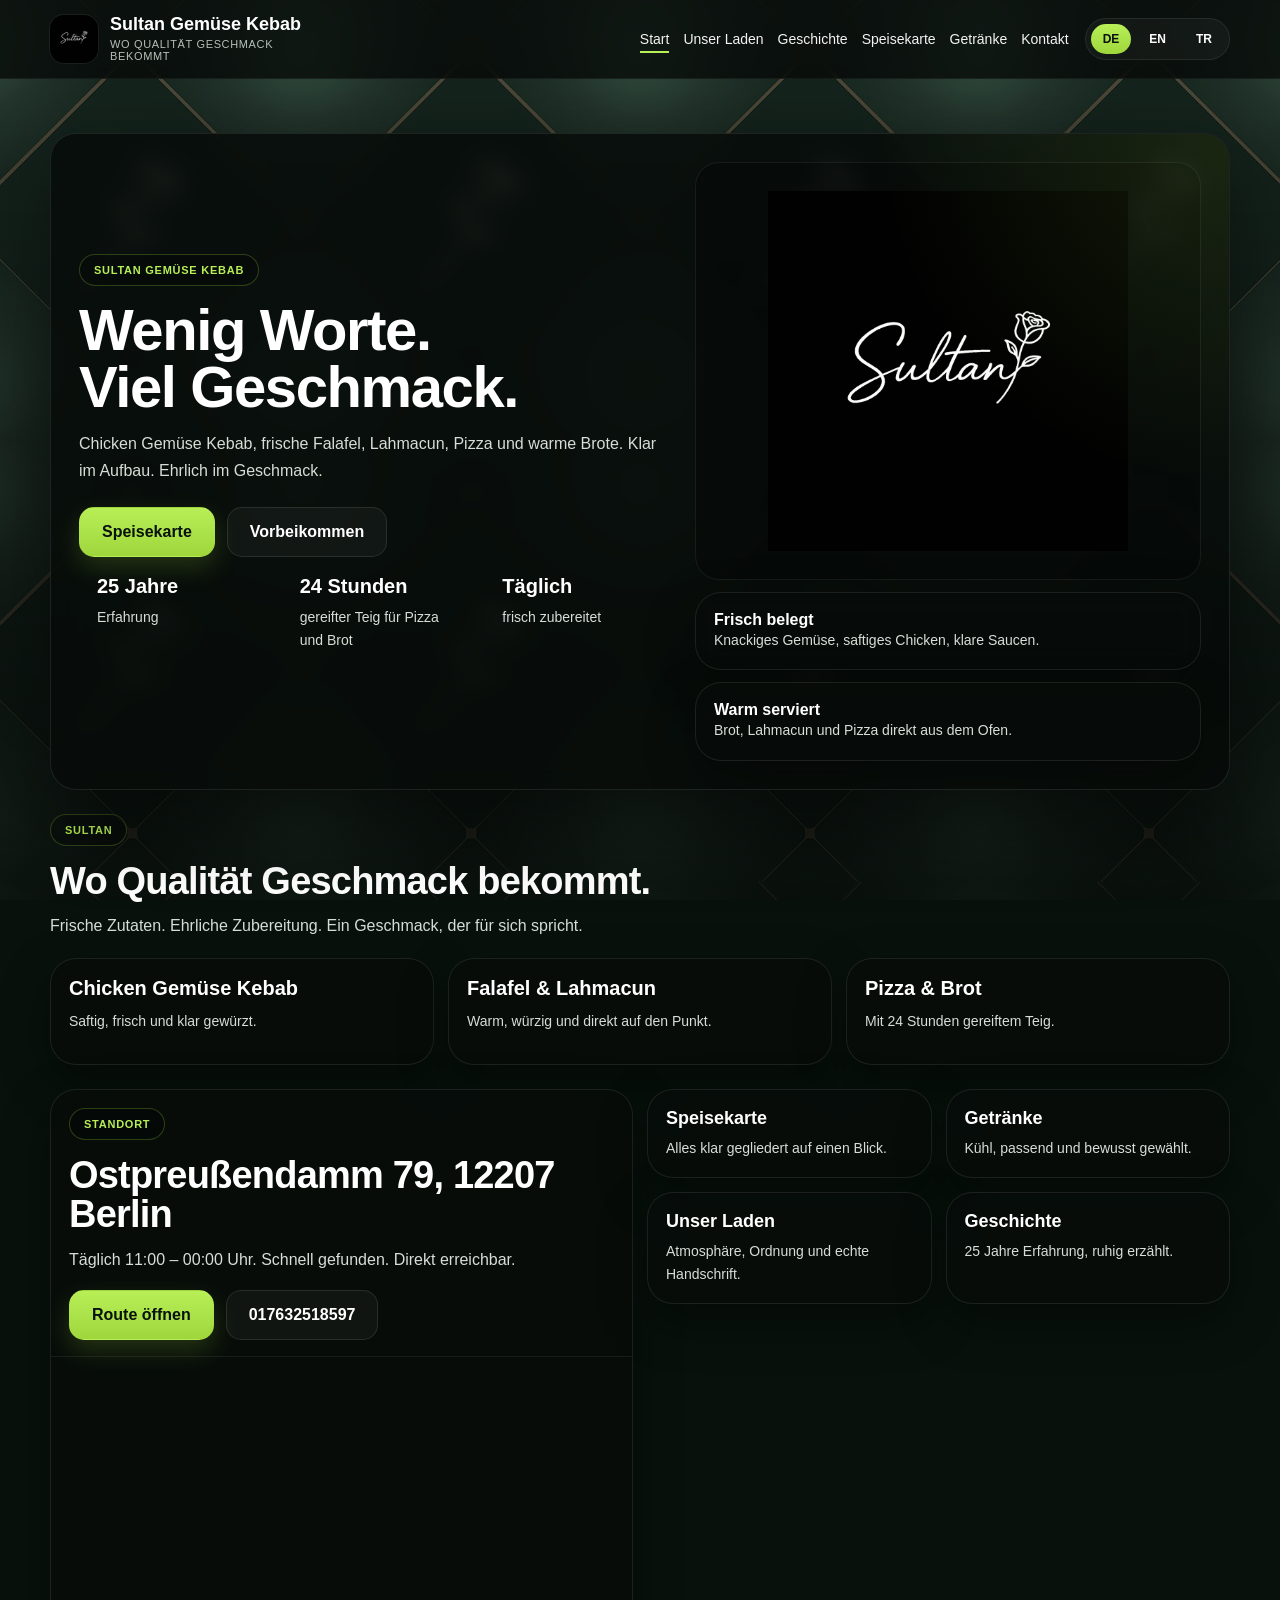
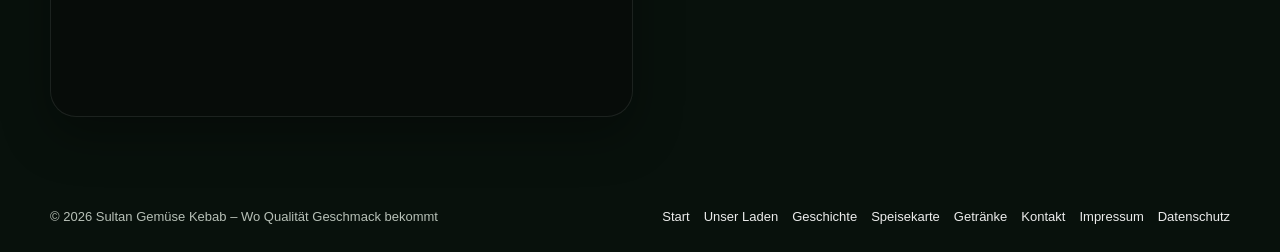
==== commit 82a367bf: "Add files via upload" ====
--- a/index.html
+++ b/index.html
@@ -3,48 +3,32 @@
 <head>
   <meta charset="UTF-8" />
   <meta name="viewport" content="width=device-width, initial-scale=1.0" />
-  <title data-meta-title="homeTitle">Sultan Gemüse Kebab Berlin – Wo Qualität Geschmack bekommt.</title>
-  <meta name="description" data-meta-description="homeDesc" content="Sultan Gemüse Kebab in Berlin Lichterfelde. 25 Jahre Erfahrung, 24 Stunden gereifter Teig für Pizza und Brot, frische Zubereitung und kräftiger Geschmack." />
+  <title data-meta-title="homeTitle">Sultan Gemüse Kebab Berlin – Wo Qualität Geschmack bekommt</title>
+  <meta name="description" data-meta-description="homeDesc" content="Sultan Gemüse Kebab in Berlin-Lichterfelde. 25 Jahre Erfahrung, 24 Stunden gereifter Teig für Pizza und Brot, frische Zubereitung." />
   <meta name="robots" content="index,follow" />
   <meta name="theme-color" content="#09120d" />
   <meta property="og:type" content="website" />
-  <meta property="og:title" data-meta-title="homeTitle" content="Sultan Gemüse Kebab Berlin – Wo Qualität Geschmack bekommt." />
-  <meta property="og:description" data-meta-description="homeDesc" content="Sultan Gemüse Kebab in Berlin Lichterfelde. 25 Jahre Erfahrung, 24 Stunden gereifter Teig für Pizza und Brot, frische Zubereitung und kräftiger Geschmack." />
+  <meta property="og:title" data-meta-title="homeTitle" content="Sultan Gemüse Kebab Berlin – Wo Qualität Geschmack bekommt" />
+  <meta property="og:description" data-meta-description="homeDesc" content="Sultan Gemüse Kebab in Berlin-Lichterfelde. 25 Jahre Erfahrung, 24 Stunden gereifter Teig für Pizza und Brot, frische Zubereitung." />
   <meta property="og:image" content="Sultan Logo 8K.png" />
   <meta property="og:locale" content="de_DE" />
   <meta name="twitter:card" content="summary_large_image" />
-  <meta name="twitter:title" data-meta-title="homeTitle" content="Sultan Gemüse Kebab Berlin – Wo Qualität Geschmack bekommt." />
-  <meta name="twitter:description" data-meta-description="homeDesc" content="Sultan Gemüse Kebab in Berlin Lichterfelde. 25 Jahre Erfahrung, 24 Stunden gereifter Teig für Pizza und Brot, frische Zubereitung und kräftiger Geschmack." />
+  <meta name="twitter:title" data-meta-title="homeTitle" content="Sultan Gemüse Kebab Berlin – Wo Qualität Geschmack bekommt" />
+  <meta name="twitter:description" data-meta-description="homeDesc" content="Sultan Gemüse Kebab in Berlin-Lichterfelde. 25 Jahre Erfahrung, 24 Stunden gereifter Teig für Pizza und Brot, frische Zubereitung." />
   <meta name="twitter:image" content="Sultan Logo 8K.png" />
   <link rel="stylesheet" href="css/style.css" />
   <script type="application/ld+json">{
-  "@context":"https://schema.org",
-  "@type":"Restaurant",
-  "name":"Sultan Gemüse Kebab",
-  "image":"Sultan Logo 8K.png",
-  "description":"Sultan Gemüse Kebab in Berlin Lichterfelde mit Chicken Gemüse Kebab, Falafel, Lahmacun, Pizza und Getränken.",
-  "servesCuisine":["Turkish","Kebab","Falafel","Pizza"],
-  "priceRange":"€",
-  "address":{
-    "@type":"PostalAddress",
-    "streetAddress":"Ostpreußendamm 79",
-    "postalCode":"12207",
-    "addressLocality":"Berlin",
-    "addressCountry":"DE"
-  },
-  "openingHoursSpecification":[{
-    "@type":"OpeningHoursSpecification",
-    "dayOfWeek":["Monday","Tuesday","Wednesday","Thursday","Friday","Saturday","Sunday"],
-    "opens":"11:00",
-    "closes":"00:00"
-  }],
-  "sameAs":[
-    "https://www.instagram.com/sultan.official.content/",
-    "https://www.tiktok.com/@sultan.official.content",
-    "https://www.youtube.com/@sultan.official.content",
-    "https://www.google.com/maps/place/Sultan/@52.4184069,13.2949251,15z/data=!3m1!4b1!4m6!3m5!1s0x47a85b000eea7869:0xcba457e5f43fe588!8m2!3d52.4183943!4d13.3052034!16s%2Fg%2F11z1xtylwh"
-  ]
-}</script>
+    "@context":"https://schema.org",
+    "@type":"Restaurant",
+    "name":"Sultan Gemüse Kebab",
+    "image":"Sultan Logo 8K.png",
+    "description":"Sultan Gemüse Kebab in Berlin-Lichterfelde mit Döner, Falafel, Lahmacun, Pizza und Getränken.",
+    "servesCuisine":["Turkish","Kebab","Falafel","Pizza"],
+    "priceRange":"€",
+    "telephone":"+49 176 32518597",
+    "address":{"@type":"PostalAddress","streetAddress":"Ostpreußendamm 79","postalCode":"12207","addressLocality":"Berlin","addressCountry":"DE"},
+    "openingHoursSpecification":[{"@type":"OpeningHoursSpecification","dayOfWeek":["Monday","Tuesday","Wednesday","Thursday","Friday","Saturday","Sunday"],"opens":"11:00","closes":"00:00"}]
+  }</script>
 </head>
 <body data-page="home">
   <a class="skip-link" href="#main" data-i18n="skipLink">Zum Inhalt springen</a>
@@ -74,28 +58,30 @@
       </div>
     </div>
   </header>
+
   <main id="main">
     <section class="page-hero hero-home">
       <div class="container hero-card-large">
         <div class="hero-brand">
-          <div class="eyebrow" data-i18n="homeHeroEyebrow">Sultan Gemüse Kebab · 25 Jahre Erfahrung</div>
-          <h1 data-i18n-html="homeHeroTitle">Sultan Gemüse Kebab.<br>Frisch belegt.<br>Heiß serviert.</h1>
-          <p class="lead" data-i18n="homeHeroText">Bei Sultan treffen saftiges Chicken, knackiges Gemüse, täglich frische Falafel und Saucen mit klarer Handschrift aufeinander. Dazu kommt 24 Stunden gereifter Teig für Pizza und Brot – für Geschmack, der satt macht und in Erinnerung bleibt.</p>
+          <div class="eyebrow" data-i18n="homeHeroEyebrow">Sultan Gemüse Kebab</div>
+          <h1 data-i18n-html="homeHeroTitle">Wenig Worte.<br>Viel Geschmack.</h1>
+          <p class="lead" data-i18n="homeHeroText">Chicken Gemüse Kebab, frische Falafel, Lahmacun, Pizza und warme Brote. Klar im Aufbau. Ehrlich im Geschmack.</p>
           <div class="cta-row">
-            <a href="speisekarte.html" class="btn btn-primary" data-i18n="ctaMenu">Speisekarte ansehen</a>
-            <a href="https://www.google.com/maps/place/Sultan/@52.4184069,13.2949251,15z/data=!3m1!4b1!4m6!3m5!1s0x47a85b000eea7869:0xcba457e5f43fe588!8m2!3d52.4183943!4d13.3052034!16s%2Fg%2F11z1xtylwh" class="btn btn-secondary" target="_blank" rel="noopener noreferrer" data-i18n="ctaRoute">Route öffnen</a>
+            <a href="speisekarte.html" class="btn btn-primary" data-i18n="ctaMenu">Speisekarte</a>
+            <a href="kontakt.html" class="btn btn-secondary" data-i18n="ctaVisit">Vorbeikommen</a>
           </div>
           <div class="hero-highlights">
-            <div class="highlight"><strong data-i18n="homeHighlight1Strong">25 Jahre</strong><span data-i18n="homeHighlight1">Erfahrung, die man in Timing, Würze und Qualität schmeckt.</span></div>
-            <div class="highlight"><strong data-i18n="homeHighlight2Strong">24 Stunden</strong><span data-i18n="homeHighlight2">gereifter Teig für Pizza und Brot.</span></div>
-            <div class="highlight"><strong data-i18n="homeHighlight3Strong">Täglich</strong><span data-i18n="homeHighlight3">frische Zubereitung mit ehrlicher Handschrift.</span></div>
+            <div class="highlight"><strong data-i18n="homeHighlight1Strong">25 Jahre</strong><span data-i18n="homeHighlight1">Erfahrung</span></div>
+            <div class="highlight"><strong data-i18n="homeHighlight2Strong">24 Stunden</strong><span data-i18n="homeHighlight2">gereifter Teig für Pizza und Brot</span></div>
+            <div class="highlight"><strong data-i18n="homeHighlight3Strong">Täglich</strong><span data-i18n="homeHighlight3">frisch zubereitet</span></div>
           </div>
         </div>
         <div class="hero-side">
-          <img src="Sultan Logo 8K.png" alt="Sultan Logo" class="hero-logo">
-          <div class="mini-panel"><strong data-i18n="homePanelTitle1">Chicken Gemüse Kebab</strong><span data-i18n="homePanelText1">Saftiges Fleisch, frische Füllung und Saucen, die den Geschmack tragen statt ihn zu verdecken.</span></div>
-          <div class="mini-panel"><strong data-i18n="homePanelTitle2">Pizza, Lahmacun &amp; Brot</strong><span data-i18n="homePanelText2">Mit 24 Stunden gereiftem Teig, warm serviert und klar im Geschmack.</span></div>
-          <div class="mini-panel"><strong data-i18n="homePanelTitle3">Wo Qualität Geschmack bekommt</strong><span data-i18n="homePanelText3">Sultan verbindet Frische, Sorgfalt und eine eigene Handschrift zu einem Besuch, der sich lohnt.</span></div>
+          <div class="logo-stage">
+            <img src="Sultan Logo 8K.png" alt="Sultan Logo" class="hero-logo-clean">
+          </div>
+          <div class="mini-panel"><strong data-i18n="homePanelTitle1">Frisch belegt</strong><span data-i18n="homePanelText1">Knackiges Gemüse, saftiges Chicken, klare Saucen.</span></div>
+          <div class="mini-panel"><strong data-i18n="homePanelTitle2">Warm serviert</strong><span data-i18n="homePanelText2">Brot, Lahmacun und Pizza direkt aus dem Ofen.</span></div>
         </div>
       </div>
     </section>
@@ -103,61 +89,42 @@
     <section>
       <div class="container">
         <div class="section-head">
-          <div class="kicker" data-i18n="homeSectionKicker">Was Sultan ausmacht</div>
-          <h2 data-i18n="homeSectionTitle">Ehrlicher Geschmack mit klarer Qualität.</h2>
-          <p data-i18n="homeSectionText">Bei Sultan zählt nicht Lautstärke, sondern das, was am Ende auf dem Teller und im Brot ankommt: Frische Zutaten, saubere Vorbereitung und Geschmack, der rund bleibt.</p>
+          <div class="kicker" data-i18n="homeSectionKicker">Sultan</div>
+          <h2 data-i18n="homeSectionTitle">Wo Qualität Geschmack bekommt.</h2>
+          <p data-i18n="homeSectionText">Frische Zutaten. Ehrliche Zubereitung. Ein Geschmack, der für sich spricht.</p>
         </div>
         <div class="grid-3">
-          <div class="card"><h3 data-i18n="homeCard1Title">Frische Zutaten</h3><p data-i18n="homeCard1Text">Knackiges Gemüse, saftiges Chicken und täglich frisch zubereitete Falafel sorgen für ein klares, lebendiges Geschmacksbild.</p></div>
-          <div class="card"><h3 data-i18n="homeCard2Title">24 Stunden gereifter Teig</h3><p data-i18n="homeCard2Text">Pizza und Brot bekommen die Ruhe, die sie brauchen – für eine warme, lockere Basis mit eigener Tiefe.</p></div>
-          <div class="card"><h3 data-i18n="homeCard3Title">25 Jahre Erfahrung</h3><p data-i18n="homeCard3Text">Routine zeigt sich bei Sultan dort, wo alles sitzt: in der Würze, in der Temperatur und im sauberen Zusammenspiel der Zutaten.</p></div>
+          <div class="card"><h3 data-i18n="homeCard1Title">Chicken Gemüse Kebab</h3><p data-i18n="homeCard1Text">Saftig, frisch und klar gewürzt.</p></div>
+          <div class="card"><h3 data-i18n="homeCard2Title">Falafel & Lahmacun</h3><p data-i18n="homeCard2Text">Warm, würzig und direkt auf den Punkt.</p></div>
+          <div class="card"><h3 data-i18n="homeCard3Title">Pizza & Brot</h3><p data-i18n="homeCard3Text">Mit 24 Stunden gereiftem Teig.</p></div>
         </div>
       </div>
     </section>
 
     <section>
-      <div class="container stats-grid">
-        <div class="stat"><strong data-i18n="stat1Strong">25+</strong><span data-i18n="stat1Text">Jahre Erfahrung in Geschmack, Timing und ehrlicher Zubereitung.</span></div>
-        <div class="stat"><strong data-i18n="stat2Strong">24h</strong><span data-i18n="stat2Text">gereifter Teig für Pizza und Brot.</span></div>
-        <div class="stat"><strong data-i18n="stat3Strong">7 Tage</strong><span data-i18n="stat3Text">pro Woche geöffnet – täglich von 11:00 bis 00:00 Uhr.</span></div>
-      </div>
-    </section>
-
-    <section>
-      <div class="container">
-        <div class="section-head">
-          <div class="kicker" data-i18n="homeExploreKicker">Mehr von Sultan</div>
-          <h2 data-i18n="homeExploreTitle">Alles Wichtige klar und direkt.</h2>
-          <p data-i18n="homeExploreText">Vom Laden über die Geschichte bis zur Speisekarte bleibt alles so aufgebaut, dass man schnell findet, worauf man gerade Lust hat.</p>
+      <div class="container feature-split">
+        <div class="map-card">
+          <div class="map-copy">
+            <div class="kicker" data-i18n="visitKicker">Standort</div>
+            <h2 data-i18n="visitTitle">Ostpreußendamm 79, 12207 Berlin</h2>
+            <p data-i18n="visitText">Täglich 11:00 – 00:00 Uhr. Schnell gefunden. Direkt erreichbar.</p>
+            <div class="cta-row">
+              <a class="btn btn-primary" href="https://www.google.com/maps/place/Sultan/@52.4184069,13.2949251,15z/data=!3m1!4b1!4m6!3m5!1s0x47a85b000eea7869:0xcba457e5f43fe588!8m2!3d52.4183943!4d13.3052034!16s%2Fg%2F11z1xtylwh" target="_blank" rel="noopener noreferrer" data-i18n="ctaRoute">Route öffnen</a>
+              <a class="btn btn-secondary phone-link" href="tel:+4917632518597">017632518597</a>
+            </div>
+          </div>
+          <div class="map-frame"><iframe title="Sultan Standort" loading="lazy" referrerpolicy="no-referrer-when-downgrade" src="https://www.google.com/maps?q=Ostpreu%C3%9Fendamm%2079%2C%2012207%20Berlin&output=embed"></iframe></div>
         </div>
-        <div class="page-links">
-          <a class="page-link" href="unser-laden.html"><strong data-i18n="navStore">Unser Laden</strong><span data-i18n="storeTeaser">Atmosphäre, Anspruch, Sauberkeit und die Handschrift, die Sultan im Alltag ausmacht.</span></a>
-          <a class="page-link" href="geschichte.html"><strong data-i18n="navStory">Geschichte</strong><span data-i18n="storyTeaser">25 Jahre Erfahrung, familiäre Prägung und der Weg zu einem eigenen Ort mit Charakter.</span></a>
-          <a class="page-link" href="speisekarte.html"><strong data-i18n="navMenu">Speisekarte</strong><span data-i18n="menuTeaser">Chicken Gemüse Kebab, Falafel, Lahmacun, Pizza, Salate und Desserts klar auf einen Blick.</span></a>
-          <a class="page-link" href="getraenke.html"><strong data-i18n="navDrinks">Getränke</strong><span data-i18n="drinksTeaser">Elephant Bay, stilles Wasser und Ayran – gut gekühlt und passend zum würzigen Biss.</span></a>
+        <div class="page-links compact-links">
+          <a class="page-link" href="speisekarte.html"><strong data-i18n="navMenu">Speisekarte</strong><span data-i18n="menuTeaser">Alles klar gegliedert auf einen Blick.</span></a>
+          <a class="page-link" href="getraenke.html"><strong data-i18n="navDrinks">Getränke</strong><span data-i18n="drinksTeaser">Kühl, passend und bewusst gewählt.</span></a>
+          <a class="page-link" href="unser-laden.html"><strong data-i18n="navStore">Unser Laden</strong><span data-i18n="storeTeaser">Atmosphäre, Ordnung und echte Handschrift.</span></a>
+          <a class="page-link" href="geschichte.html"><strong data-i18n="navStory">Geschichte</strong><span data-i18n="storyTeaser">25 Jahre Erfahrung, ruhig erzählt.</span></a>
         </div>
       </div>
     </section>
+  </main>
 
-    <section class="home-map">
-      <div class="container map-card">
-        <div class="map-card">
-          <div>
-            <div class="kicker" data-i18n="visitKicker">Vorbeikommen</div>
-            <h2 data-i18n="visitTitle">Sultan ist in Berlin-Lichterfelde schnell gefunden.</h2>
-            <p class="lead" data-i18n="visitText">Ostpreußendamm 79, 12207 Berlin. Täglich von 11:00 bis 00:00 Uhr. Direkt erreichbar, klar ausgeschildert und ideal für eine frische Pause mit echtem Geschmack.</p>
-            <div class="mini-panel"><strong data-i18n="addressTitle">Adresse</strong><span data-i18n-html="addressText">Sultan Gemüse Kebab<br>Ostpreußendamm 79<br>12207 Berlin</span></div>
-            <div class="cta-row">
-              <a class="btn btn-primary" href="https://www.google.com/maps/place/Sultan/@52.4184069,13.2949251,15z/data=!3m1!4b1!4m6!3m5!1s0x47a85b000eea7869:0xcba457e5f43fe588!8m2!3d52.4183943!4d13.3052034!16s%2Fg%2F11z1xtylwh" target="_blank" rel="noopener noreferrer" data-i18n="ctaRoute">Route öffnen</a>
-              <a class="btn btn-secondary" href="kontakt.html" data-i18n="ctaContactPage">Kontakt &amp; Zeiten</a>
-            </div>
-          </div>
-          <div class="map-frame"><iframe src="https://www.google.com/maps?q=Ostpreu%C3%9Fendamm%2079%2C%2012207%20Berlin&z=15&output=embed" loading="lazy" referrerpolicy="no-referrer-when-downgrade" title="Sultan auf Google Maps"></iframe></div>
-        </div>
-      </div>
-    </section>
-
-  </main>
   <footer>
     <div class="container footer-inner">
       <span data-i18n="footerCopy">© 2026 Sultan Gemüse Kebab – Wo Qualität Geschmack bekommt</span>
@@ -175,4 +142,4 @@
   </footer>
   <script src="js/script.js"></script>
 </body>
-</html>+</html>
--- a/css/style.css
+++ b/css/style.css
@@ -1,136 +1,111 @@
-
 :root{
-  --bg:#09120d;
-  --panel:rgba(7,12,10,.84);
-  --panel-strong:rgba(6,10,8,.92);
-  --panel-soft:rgba(10,16,13,.76);
-  --text:#ffffff;
-  --muted:#d8ddd9;
-  --soft:#afbaaf;
-  --line:rgba(255,255,255,.10);
+  --bg:#08110c;
+  --panel:rgba(8,12,10,.86);
+  --panel-soft:rgba(10,15,12,.72);
+  --text:#fff;
+  --muted:#d7ddd7;
+  --soft:#b7c0b7;
+  --line:rgba(255,255,255,.09);
   --green:#9ed63c;
-  --green-strong:#bbf35a;
-  --shadow:0 18px 50px rgba(0,0,0,.34);
-  --shadow-strong:0 28px 90px rgba(0,0,0,.42);
-  --radius:28px;
-  --max:1240px;
+  --green-strong:#b8ef57;
+  --shadow:0 18px 48px rgba(0,0,0,.34);
+  --shadow-strong:0 28px 84px rgba(0,0,0,.42);
+  --radius:26px;
+  --max:1180px;
 }
 *{box-sizing:border-box}
 html{scroll-behavior:smooth}
-html,body{min-height:100%}
-body{margin:0;font-family:Arial,Helvetica,sans-serif;color:var(--text);background:var(--bg);overflow-x:hidden;position:relative}
-body::before{content:"";position:fixed;inset:0;z-index:-3;background-image:url("../background_web.png");background-repeat:repeat-y;background-position:center top;background-size:1400px auto;opacity:1;pointer-events:none}
-body::after{content:"";position:fixed;inset:0;z-index:-2;background:linear-gradient(180deg,rgba(4,6,5,.22) 0%,rgba(5,8,6,.52) 45%,rgba(5,8,6,.76) 100%),radial-gradient(circle at 15% 15%,rgba(158,214,60,.08),transparent 20%),radial-gradient(circle at 85% 18%,rgba(158,214,60,.06),transparent 20%),radial-gradient(circle at 22% 80%,rgba(158,214,60,.05),transparent 22%);pointer-events:none}
+body{margin:0;min-height:100%;font-family:Arial,Helvetica,sans-serif;color:var(--text);background:var(--bg);overflow-x:hidden;position:relative}
+body::before{content:"";position:fixed;inset:0;z-index:-3;background:url("../background_web.png") center top/1320px auto repeat-y;opacity:1;pointer-events:none}
+body::after{content:"";position:fixed;inset:0;z-index:-2;background:linear-gradient(180deg,rgba(3,5,4,.28),rgba(5,8,6,.62) 52%,rgba(4,7,5,.82));pointer-events:none}
 img{max-width:100%;display:block}
 a{text-decoration:none;color:inherit}
 button{font:inherit}
 iframe{display:block;border:0;width:100%}
-.container{width:min(var(--max),calc(100% - 24px));margin:0 auto}
-.skip-link{position:absolute;left:-9999px;top:auto;width:1px;height:1px;overflow:hidden}
-.skip-link:focus{left:16px;top:16px;width:auto;height:auto;z-index:4000;padding:12px 16px;background:#111;color:#fff;border-radius:12px}
-.topbar{position:sticky;top:0;z-index:2500;background:rgba(5,9,7,.72);backdrop-filter:blur(16px);-webkit-backdrop-filter:blur(16px);border-bottom:1px solid rgba(255,255,255,.06)}
-.nav{min-height:84px;display:flex;align-items:center;justify-content:space-between;gap:20px;padding:10px 0}
-.brand{display:flex;align-items:center;gap:14px;min-width:0}
-.brand-logo{width:56px;height:56px;border-radius:16px;object-fit:cover;flex:0 0 auto;box-shadow:0 0 0 1px rgba(255,255,255,.06);background:#000}
-.brand-copy strong{display:block;font-size:20px;line-height:1.05}
-.brand-copy span{display:block;margin-top:4px;font-size:12px;color:var(--soft);text-transform:uppercase;letter-spacing:.8px}
-.nav-right{display:flex;align-items:center;gap:18px;flex-wrap:wrap;justify-content:flex-end}
-.nav-links{display:flex;gap:16px;flex-wrap:wrap;justify-content:flex-end}
-.nav-links a{font-size:15px;color:#f1f1f1;padding:10px 0;position:relative}
-.nav-links a::after{content:"";position:absolute;left:0;bottom:4px;width:0;height:2px;background:var(--green-strong);transition:.22s ease}
+.container{width:min(var(--max),calc(100% - 28px));margin:0 auto}
+.skip-link{position:absolute;left:-9999px}
+.skip-link:focus{left:16px;top:16px;z-index:4000;background:#111;padding:12px 14px;border-radius:12px}
+.topbar{position:sticky;top:0;z-index:2500;background:rgba(6,9,7,.76);backdrop-filter:blur(14px);border-bottom:1px solid rgba(255,255,255,.05)}
+.nav{min-height:78px;display:flex;align-items:center;justify-content:space-between;gap:18px;padding:10px 0}
+.brand{display:flex;align-items:center;gap:12px;min-width:0}
+.brand-logo{width:48px;height:48px;border-radius:14px;object-fit:cover;background:#000;box-shadow:0 0 0 1px rgba(255,255,255,.06)}
+.brand-copy strong{display:block;font-size:18px;line-height:1.05}
+.brand-copy span{display:block;margin-top:4px;font-size:11px;line-height:1.15;color:var(--soft);letter-spacing:.65px;text-transform:uppercase;max-width:220px}
+.nav-right{display:flex;align-items:center;gap:16px;flex-wrap:wrap;justify-content:flex-end}
+.nav-links{display:flex;gap:14px;flex-wrap:wrap;justify-content:flex-end}
+.nav-links a{font-size:14px;color:#f3f3f3;padding:10px 0;position:relative}
+.nav-links a::after{content:"";position:absolute;left:0;bottom:4px;width:0;height:2px;background:var(--green-strong);transition:.2s ease}
 .nav-links a:hover::after,.nav-links a:focus-visible::after,.nav-links a.is-active::after{width:100%}
-.lang-switch{display:flex;align-items:center;gap:6px;background:rgba(255,255,255,.04);border:1px solid rgba(255,255,255,.08);border-radius:999px;padding:6px}
-.lang-btn{border:0;background:transparent;color:#fff;padding:9px 12px;border-radius:999px;font-size:13px;font-weight:700;cursor:pointer;transition:.2s ease}
+.lang-switch{display:flex;align-items:center;gap:6px;padding:5px;border-radius:999px;background:rgba(255,255,255,.04);border:1px solid rgba(255,255,255,.08)}
+.lang-btn{border:0;background:transparent;color:#fff;padding:8px 12px;border-radius:999px;font-size:12px;font-weight:700;cursor:pointer}
 .lang-btn.active{background:linear-gradient(180deg,var(--green-strong),var(--green));color:#09110b}
-main{padding-bottom:56px}
-.page-hero{padding:62px 0 28px;position:relative;z-index:1}
-.hero-card-large{display:grid;grid-template-columns:1.05fr .95fr;gap:28px;align-items:stretch;background:linear-gradient(180deg,rgba(7,12,10,.78),rgba(7,12,10,.92));border:1px solid rgba(255,255,255,.08);border-radius:32px;padding:34px;box-shadow:var(--shadow-strong);backdrop-filter:blur(12px);-webkit-backdrop-filter:blur(12px);overflow:hidden;position:relative}
-.hero-card-large::before{content:"";position:absolute;inset:0;background:radial-gradient(circle at top right,rgba(158,214,60,.14),transparent 28%),linear-gradient(180deg,rgba(255,255,255,.02),transparent);pointer-events:none}
+main{padding-bottom:52px}
+.page-hero{padding:54px 0 24px}
+.hero-card-large,.section-card,.legal-card,.menu-block,.info-card,.page-link,.mini-panel,.map-card,.poster-card,.stat,.card{background:var(--panel);border:1px solid var(--line);border-radius:var(--radius);box-shadow:var(--shadow);backdrop-filter:blur(10px)}
+.hero-card-large{display:grid;grid-template-columns:1.08fr .92fr;gap:22px;padding:28px;box-shadow:var(--shadow-strong);position:relative;overflow:hidden}
+.hero-card-large::before{content:"";position:absolute;inset:0;background:radial-gradient(circle at top right,rgba(158,214,60,.12),transparent 26%);pointer-events:none}
 .compact-hero{grid-template-columns:1fr}
 .hero-brand,.hero-side{display:flex;flex-direction:column;justify-content:center}
-.hero-side{gap:14px}
-.hero-visual,.visual-card img,.poster-visual{border-radius:24px;border:1px solid rgba(255,255,255,.08);box-shadow:var(--shadow)}
-.hero-logo{width:min(100%,280px);margin:0 auto 8px}
-.eyebrow{display:inline-flex;align-items:center;gap:8px;padding:10px 16px;border-radius:999px;border:1px solid rgba(158,214,60,.32);background:rgba(0,0,0,.18);color:var(--green-strong);font-size:12px;font-weight:700;letter-spacing:.85px;text-transform:uppercase;margin-bottom:18px;width:max-content}
+.hero-side{gap:12px}
+.eyebrow,.kicker{display:inline-flex;align-items:center;padding:9px 14px;border-radius:999px;border:1px solid rgba(158,214,60,.26);background:rgba(0,0,0,.18);color:var(--green-strong);font-size:11px;font-weight:700;letter-spacing:.75px;text-transform:uppercase;width:max-content;margin-bottom:16px}
 h1,h2,h3,p{margin-top:0}
-h1{margin-bottom:18px;font-size:clamp(38px,6vw,76px);line-height:.95;letter-spacing:-1.8px;max-width:860px;text-wrap:balance}
-h2{font-size:clamp(28px,4vw,46px);line-height:1.02;letter-spacing:-1px;margin-bottom:14px}
-h3{font-size:22px;line-height:1.12;margin-bottom:12px}
-.lead{margin:0 0 28px;max-width:760px;color:var(--muted);font-size:17px;line-height:1.75}
-.cta-row{display:flex;gap:14px;flex-wrap:wrap}
-.btn{min-height:54px;padding:0 24px;border-radius:16px;display:inline-flex;align-items:center;justify-content:center;font-weight:700;transition:.2s ease;border:1px solid transparent}
-.btn-primary{background:linear-gradient(180deg,var(--green-strong),var(--green));color:#09110b;box-shadow:0 12px 30px rgba(158,214,60,.22)}
+h1{margin-bottom:16px;font-size:clamp(34px,5vw,58px);line-height:.98;letter-spacing:-1.4px;max-width:720px}
+h2{margin-bottom:12px;font-size:clamp(24px,3.5vw,38px);line-height:1.04;letter-spacing:-.8px}
+h3{margin-bottom:10px;font-size:20px;line-height:1.12}
+.lead,p{color:var(--muted);font-size:16px;line-height:1.68}
+.lead{max-width:690px;margin-bottom:22px}
+.cta-row{display:flex;gap:12px;flex-wrap:wrap}
+.btn{min-height:50px;padding:0 22px;border-radius:15px;display:inline-flex;align-items:center;justify-content:center;font-weight:700;border:1px solid transparent;transition:.18s ease}
+.btn:hover,.btn:focus-visible{transform:translateY(-1px)}
+.btn-primary{background:linear-gradient(180deg,var(--green-strong),var(--green));color:#09110b;box-shadow:0 10px 26px rgba(158,214,60,.2)}
 .btn-secondary{background:rgba(255,255,255,.04);border-color:rgba(255,255,255,.10);color:#fff}
-.btn:hover,.btn:focus-visible{transform:translateY(-1px)}
-.hero-highlights,.value-row{display:grid;grid-template-columns:repeat(3,minmax(0,1fr));gap:14px;margin-top:24px}
-.highlight,.pill-card,.mini-panel,.card,.info-card,.menu-block,.legal-card,.visual-card,.map-card,.poster-card{background:var(--panel);border:1px solid var(--line);border-radius:24px;box-shadow:var(--shadow);backdrop-filter:blur(10px);-webkit-backdrop-filter:blur(10px)}
-.highlight{padding:18px}
-.highlight strong{display:block;font-size:26px;line-height:1;margin-bottom:8px;color:var(--green-strong)}
-.highlight span{display:block;color:var(--muted);line-height:1.55;font-size:14px}
-.mini-panel{padding:18px}
-.mini-panel strong{display:block;margin-bottom:7px;font-size:19px}
-.mini-panel span{display:block;color:var(--muted);line-height:1.65}
-section{padding:16px 0}
-.section-head{max-width:760px;margin:0 0 22px}
-.kicker{font-size:13px;text-transform:uppercase;letter-spacing:.9px;color:var(--green-strong);font-weight:700;margin-bottom:10px}
-.section-head p{color:var(--muted);line-height:1.72}
-.grid-3{display:grid;grid-template-columns:repeat(3,minmax(0,1fr));gap:18px}
-.card{padding:24px}
-.card p{margin:0;color:var(--muted);line-height:1.7}
-.page-links{display:grid;grid-template-columns:repeat(2,minmax(0,1fr));gap:18px}
-.page-link{padding:24px;border-radius:24px;background:var(--panel);border:1px solid var(--line);box-shadow:var(--shadow);display:block;transition:.2s ease}
-.page-link strong{display:block;font-size:22px;margin-bottom:8px}
-.page-link span{display:block;color:var(--muted);line-height:1.7}
-.page-link:hover{transform:translateY(-2px);border-color:rgba(158,214,60,.26)}
-.feature-split,.contact-grid,.menu-grid,.story-grid,.split-grid{display:grid;grid-template-columns:1fr 1fr;gap:18px}
-.info-card,.menu-block,.legal-card,.visual-card,.poster-card,.map-card{padding:24px}
-.info-card p,.menu-copy small,.legal-copy p,.note,.caption{color:var(--muted);line-height:1.75}
-.pill{display:inline-flex;align-items:center;justify-content:center;padding:10px 16px;border:1px solid rgba(158,214,60,.26);border-radius:999px;background:rgba(255,255,255,.03);font-size:14px;font-weight:700;color:#fff}
-.value-row{grid-template-columns:repeat(4,minmax(0,1fr))}
-.value-row .pill{width:100%}
-.menu-grid{align-items:start}
-.menu-block h3{margin-bottom:14px}
-.menu-item{display:flex;justify-content:space-between;gap:16px;padding:15px 0;border-top:1px solid rgba(255,255,255,.08)}
+.hero-highlights,.value-row,.grid-3,.stats-grid,.contact-grid,.menu-grid,.legal-single,.feature-split,.two-col{display:grid;gap:14px}
+.hero-highlights,.value-row,.grid-3,.stats-grid{grid-template-columns:repeat(3,minmax(0,1fr))}
+.highlight,.mini-panel,.card,.stat,.info-card,.menu-block,.legal-card,.page-link,.map-card,.poster-card{padding:18px}
+.highlight strong,.stat strong{display:block;font-size:20px;margin-bottom:8px;color:#fff}
+.highlight span,.stat span,.mini-panel span,.page-link span,.card p{font-size:14px;line-height:1.6;color:var(--muted)}
+.logo-stage{background:rgba(0,0,0,.22);border:1px solid rgba(255,255,255,.07);border-radius:24px;min-height:280px;padding:28px;display:flex;align-items:center;justify-content:center}
+.hero-logo-clean{width:min(100%,360px);height:auto;object-fit:contain}
+.section-head{max-width:680px;margin:0 0 18px}
+section{padding:0 0 24px}
+.grid-3 .card h3,.page-link strong,.mini-panel strong,.info-card h3,.menu-block h3,.poster-card h3,.map-card h3,.legal-card h3{display:block;color:#fff}
+.page-links,.compact-links{display:grid;grid-template-columns:repeat(2,minmax(0,1fr));gap:14px}
+.page-link strong{font-size:18px;margin-bottom:8px}
+.feature-split,.two-col{grid-template-columns:1fr 1fr;align-items:start}
+.contact-grid{grid-template-columns:repeat(3,minmax(0,1fr))}
+.map-card{overflow:hidden;padding:0}
+.map-copy{padding:18px 18px 0}
+.map-frame{height:360px;border-top:1px solid rgba(255,255,255,.07);margin-top:16px}
+.poster-card img,.hero-poster,.hero-visual{width:100%;height:auto;border-radius:22px;border:1px solid rgba(255,255,255,.07);box-shadow:var(--shadow)}
+.menu-grid{grid-template-columns:repeat(2,minmax(0,1fr))}
+.menu-item{display:flex;align-items:flex-start;justify-content:space-between;gap:14px;padding:11px 0;border-top:1px solid rgba(255,255,255,.06)}
 .menu-item:first-of-type{border-top:0;padding-top:0}
-.menu-copy strong{display:block;font-size:18px;margin-bottom:4px}
-.menu-copy small{display:block;font-size:13px}
-.price{font-weight:800;font-size:22px;white-space:nowrap}
-.note{margin-top:16px;font-size:13px}
-.maps-link{display:inline-flex;align-items:center;gap:10px;font-weight:700;color:var(--green-strong)}
-.social-row{display:flex;gap:10px;flex-wrap:wrap}
-.visual-card,.poster-card{overflow:hidden}
-.visual-card img,.poster-card img{width:100%;height:100%;object-fit:cover;border-radius:20px}
-.caption{margin-top:12px;font-size:14px}
-.map-frame{border-radius:22px;overflow:hidden;border:1px solid rgba(255,255,255,.08);box-shadow:var(--shadow);min-height:340px;background:#0d0d0d}
-.map-frame iframe{min-height:340px}
-.map-card .cta-row{margin-top:18px}
-.stats-grid{display:grid;grid-template-columns:repeat(3,minmax(0,1fr));gap:18px}
-.stat{padding:22px;border-radius:24px;background:var(--panel);border:1px solid var(--line);box-shadow:var(--shadow)}
-.stat strong{display:block;font-size:34px;color:var(--green-strong);margin-bottom:8px}
-.stat span{display:block;color:var(--muted);line-height:1.6}
-.legal-single{max-width:980px}
-.legal-copy a{color:var(--green-strong)}
-.footer-inner,footer .container{display:flex;justify-content:space-between;align-items:center;gap:18px;flex-wrap:wrap}
-footer{padding:22px 0 34px;border-top:1px solid rgba(255,255,255,.07);background:rgba(5,8,6,.56)}
-.footer-links{display:flex;gap:14px;flex-wrap:wrap;color:var(--muted);font-size:14px}
-.home-map{margin-top:8px}
-.home-map .map-card{display:grid;grid-template-columns:0.95fr 1.05fr;gap:18px;align-items:stretch}
-.dual-visual{display:grid;grid-template-columns:1fr 1fr;gap:18px}
-.hero-poster{padding:0;background:transparent;border:0;box-shadow:none}
-.hero-poster img{border-radius:24px;border:1px solid rgba(255,255,255,.08);box-shadow:var(--shadow)}
-@media (max-width:1080px){
-  .hero-card-large,.feature-split,.contact-grid,.menu-grid,.story-grid,.split-grid,.home-map .map-card{grid-template-columns:1fr}
-  .grid-3,.stats-grid,.hero-highlights,.value-row,.page-links{grid-template-columns:1fr 1fr}
+.menu-copy strong{display:block;font-size:16px;margin-bottom:4px}
+.menu-copy small{display:block;color:var(--soft);font-size:13px;line-height:1.45}
+.price{font-weight:700;white-space:nowrap}
+.subhead{margin-top:20px;padding-top:18px;border-top:1px solid rgba(255,255,255,.07)}
+.note{font-size:13px;color:var(--soft)}
+.legal-copy p{margin-bottom:0}
+footer{padding:6px 0 28px}
+.footer-inner{display:flex;gap:18px;justify-content:space-between;align-items:flex-start;flex-wrap:wrap;padding-top:10px}
+.footer-inner span{font-size:13px;color:var(--soft)}
+.footer-links{display:flex;gap:14px;flex-wrap:wrap}
+.footer-links a{font-size:13px;color:#ececec}
+.social-links{display:flex;gap:10px;flex-wrap:wrap}
+.social-links a{padding:10px 12px;border-radius:14px;background:rgba(255,255,255,.04);border:1px solid rgba(255,255,255,.08);font-size:14px}
+.phone-link{font-weight:700}
+@media (max-width:980px){
+  .hero-card-large,.feature-split,.two-col,.menu-grid,.contact-grid,.grid-3,.stats-grid,.hero-highlights,.value-row,.page-links{grid-template-columns:1fr}
+  .hero-card-large{padding:22px}
+  .logo-stage{min-height:220px}
 }
 @media (max-width:760px){
   .nav{align-items:flex-start}
   .nav-right{width:100%;justify-content:flex-start}
-  .grid-3,.stats-grid,.hero-highlights,.value-row,.page-links,.dual-visual{grid-template-columns:1fr}
-  .hero-card-large{padding:24px}
-  h1{font-size:clamp(34px,10vw,56px)}
-  .lead{font-size:16px}
+  .brand-copy strong{font-size:16px}
+  .brand-copy span{font-size:10px;max-width:160px}
+  h1{font-size:clamp(30px,11vw,42px)}
+  .lead,p{font-size:15px;line-height:1.62}
   .btn{width:100%}
-  .cta-row{flex-direction:column}
-  .menu-item{align-items:flex-start}
-  .price{font-size:20px}
+  .map-frame{height:300px}
 }
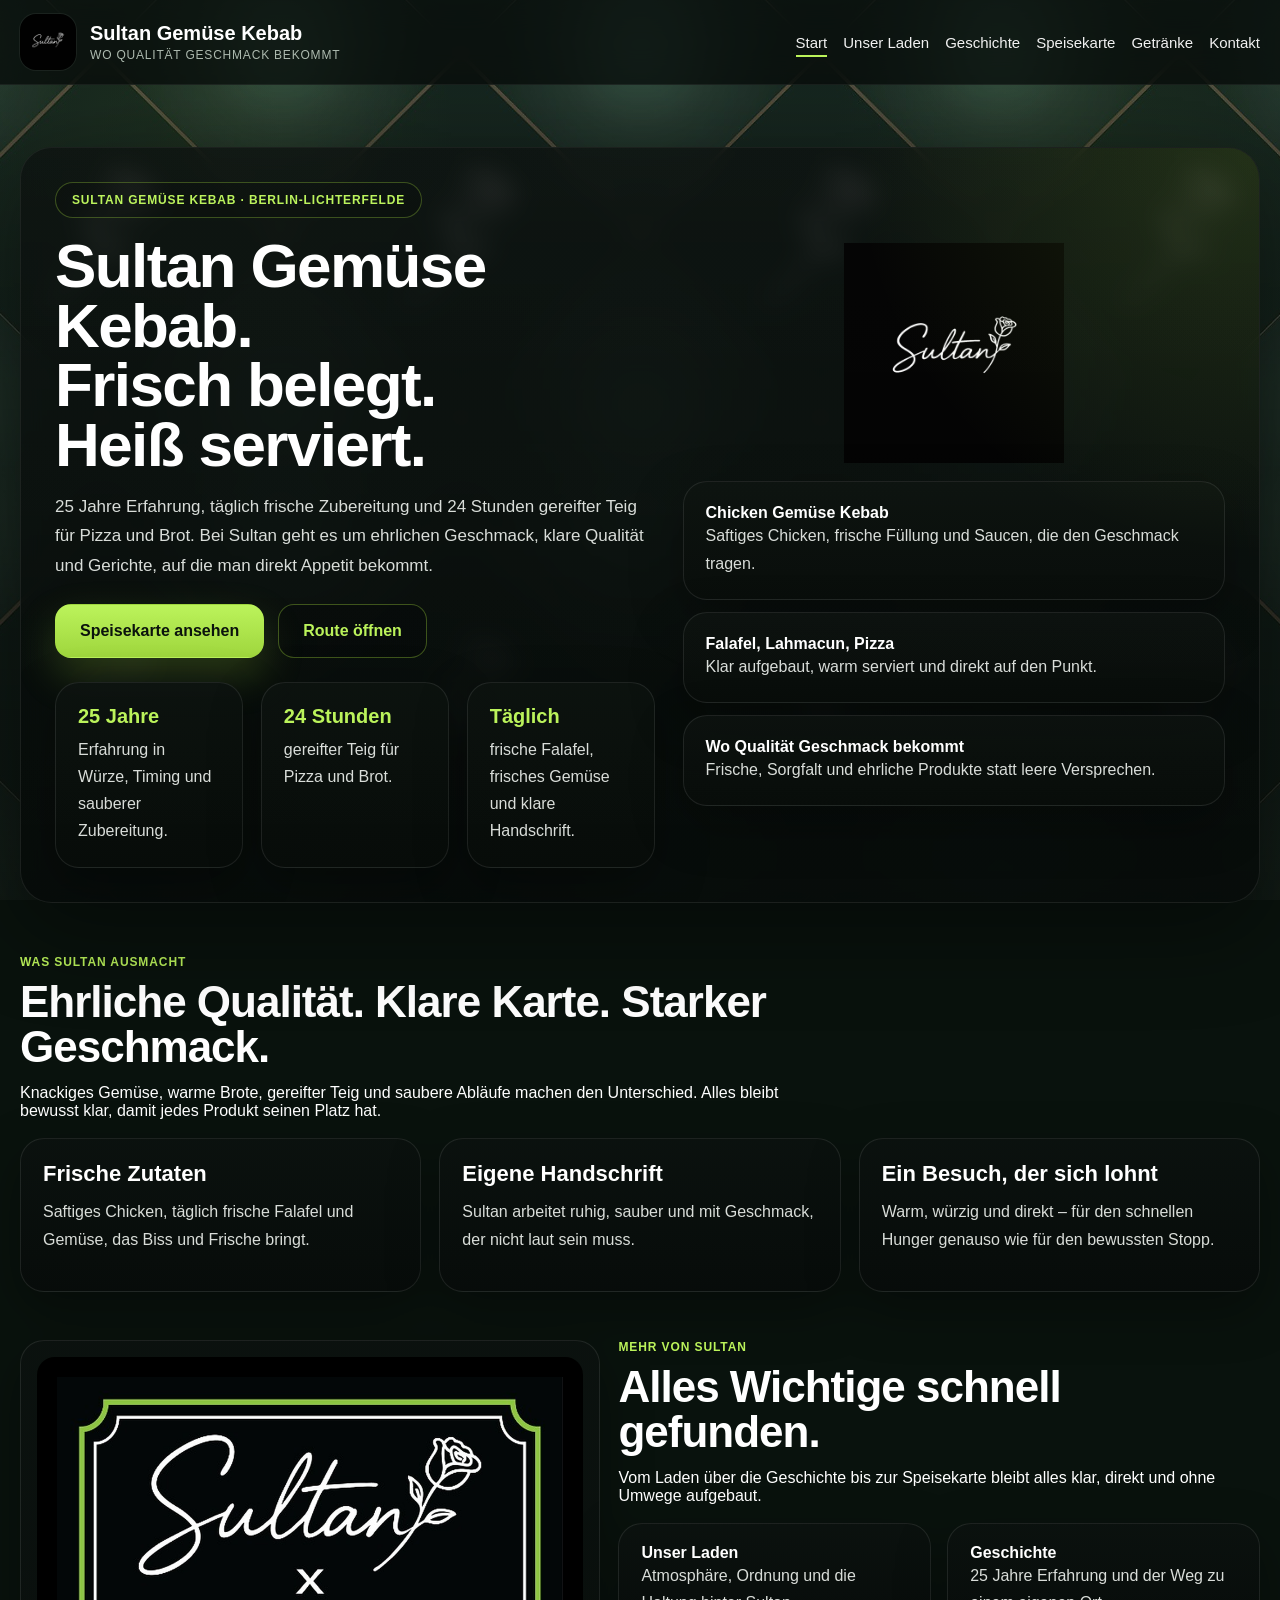
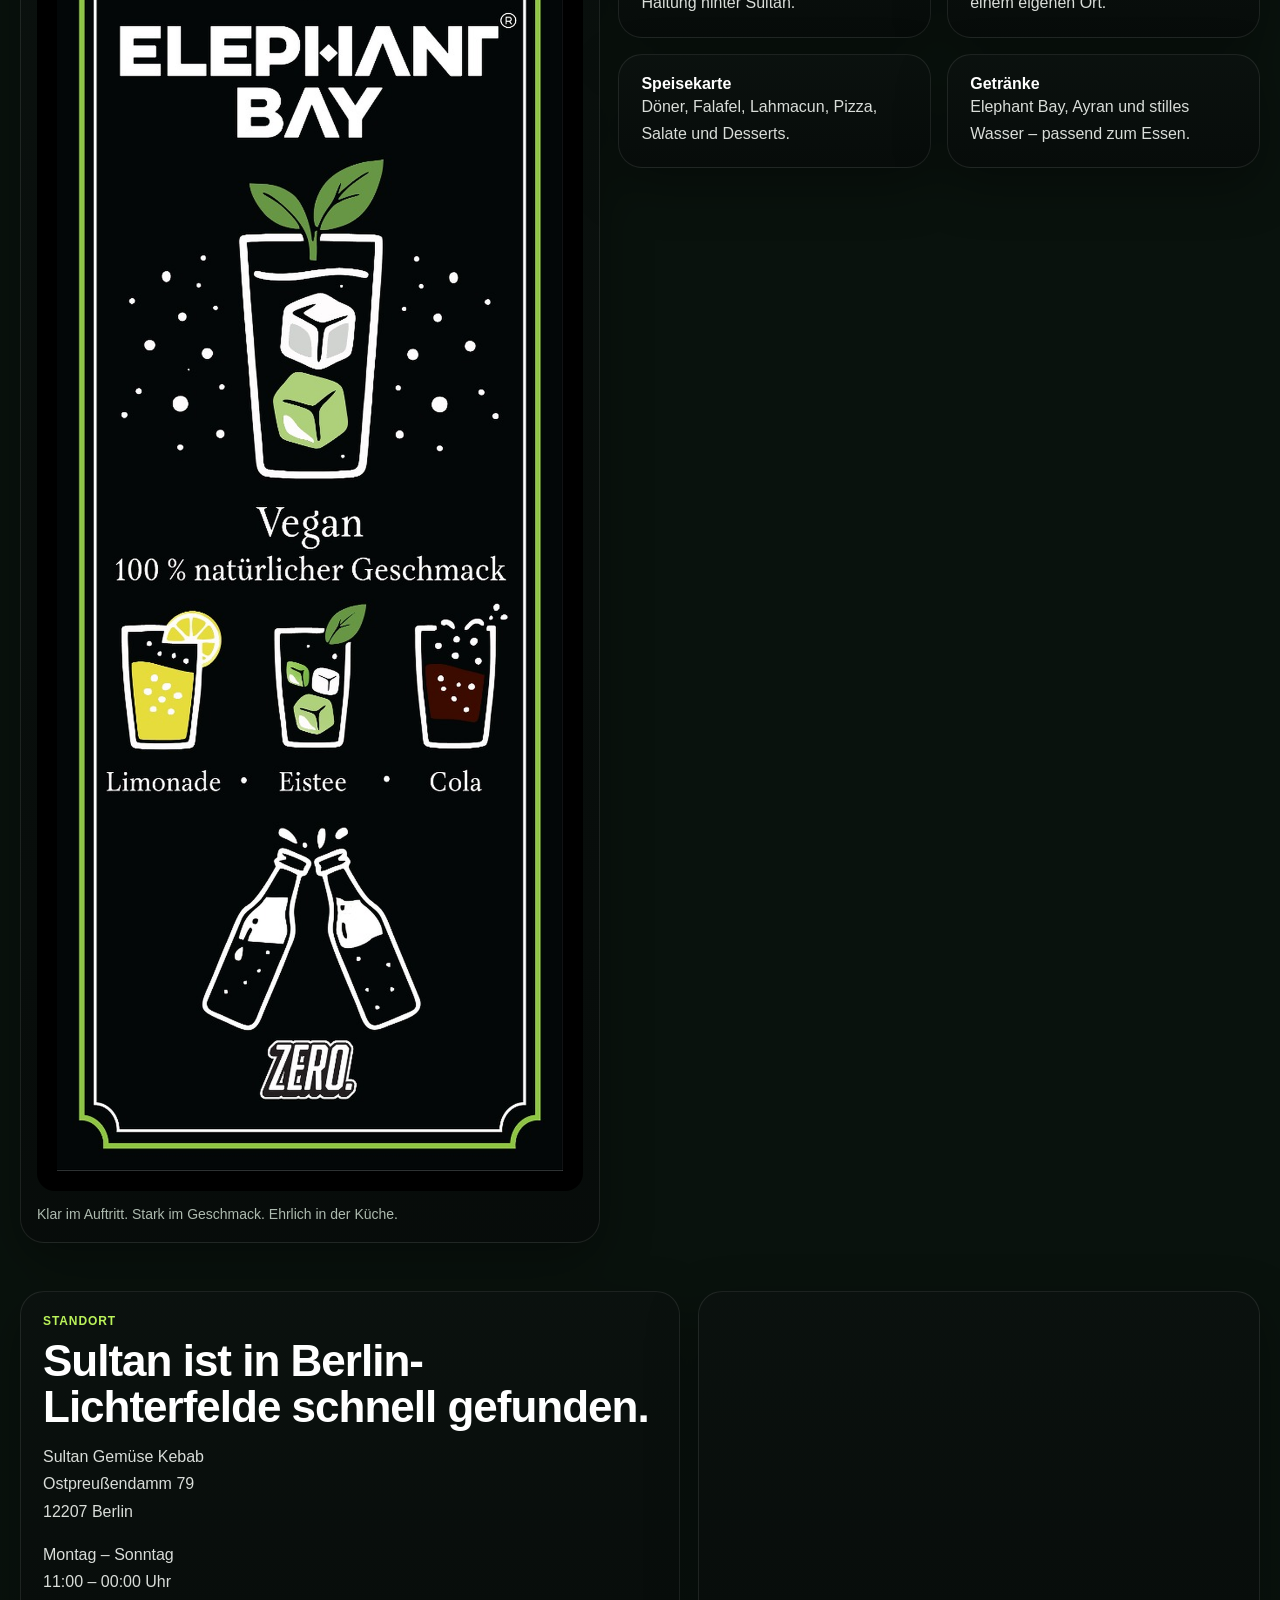
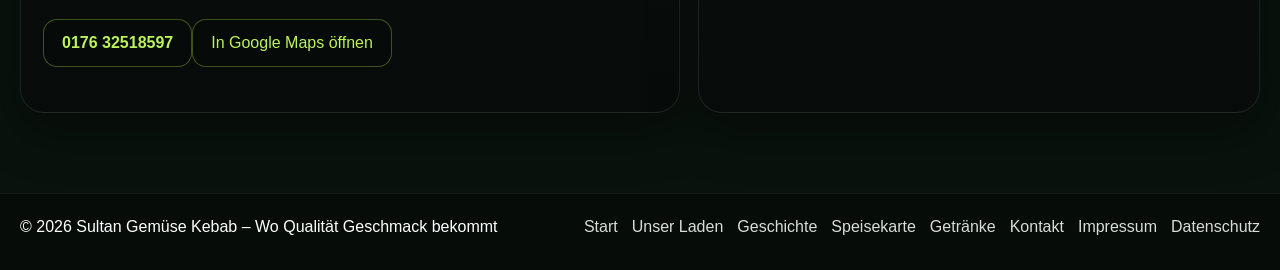
==== commit 4f2d8594: "Add files via upload" ====
--- a/index.html
+++ b/index.html
@@ -1,145 +1,11 @@
-<!DOCTYPE html>
-<html lang="de">
-<head>
-  <meta charset="UTF-8" />
-  <meta name="viewport" content="width=device-width, initial-scale=1.0" />
-  <title data-meta-title="homeTitle">Sultan Gemüse Kebab Berlin – Wo Qualität Geschmack bekommt</title>
-  <meta name="description" data-meta-description="homeDesc" content="Sultan Gemüse Kebab in Berlin-Lichterfelde. 25 Jahre Erfahrung, 24 Stunden gereifter Teig für Pizza und Brot, frische Zubereitung." />
-  <meta name="robots" content="index,follow" />
-  <meta name="theme-color" content="#09120d" />
-  <meta property="og:type" content="website" />
-  <meta property="og:title" data-meta-title="homeTitle" content="Sultan Gemüse Kebab Berlin – Wo Qualität Geschmack bekommt" />
-  <meta property="og:description" data-meta-description="homeDesc" content="Sultan Gemüse Kebab in Berlin-Lichterfelde. 25 Jahre Erfahrung, 24 Stunden gereifter Teig für Pizza und Brot, frische Zubereitung." />
-  <meta property="og:image" content="Sultan Logo 8K.png" />
-  <meta property="og:locale" content="de_DE" />
-  <meta name="twitter:card" content="summary_large_image" />
-  <meta name="twitter:title" data-meta-title="homeTitle" content="Sultan Gemüse Kebab Berlin – Wo Qualität Geschmack bekommt" />
-  <meta name="twitter:description" data-meta-description="homeDesc" content="Sultan Gemüse Kebab in Berlin-Lichterfelde. 25 Jahre Erfahrung, 24 Stunden gereifter Teig für Pizza und Brot, frische Zubereitung." />
-  <meta name="twitter:image" content="Sultan Logo 8K.png" />
-  <link rel="stylesheet" href="css/style.css" />
-  <script type="application/ld+json">{
-    "@context":"https://schema.org",
-    "@type":"Restaurant",
-    "name":"Sultan Gemüse Kebab",
-    "image":"Sultan Logo 8K.png",
-    "description":"Sultan Gemüse Kebab in Berlin-Lichterfelde mit Döner, Falafel, Lahmacun, Pizza und Getränken.",
-    "servesCuisine":["Turkish","Kebab","Falafel","Pizza"],
-    "priceRange":"€",
-    "telephone":"+49 176 32518597",
-    "address":{"@type":"PostalAddress","streetAddress":"Ostpreußendamm 79","postalCode":"12207","addressLocality":"Berlin","addressCountry":"DE"},
-    "openingHoursSpecification":[{"@type":"OpeningHoursSpecification","dayOfWeek":["Monday","Tuesday","Wednesday","Thursday","Friday","Saturday","Sunday"],"opens":"11:00","closes":"00:00"}]
-  }</script>
-</head>
-<body data-page="home">
-  <a class="skip-link" href="#main" data-i18n="skipLink">Zum Inhalt springen</a>
-  <header class="topbar">
-    <div class="container nav">
-      <a class="brand" href="index.html" aria-label="Sultan Startseite">
-        <img src="Sultan Logo 8K.png" alt="Sultan Logo" class="brand-logo">
-        <div class="brand-copy">
-          <strong data-i18n="siteName">Sultan Gemüse Kebab</strong>
-          <span data-i18n="tagline">Wo Qualität Geschmack bekommt</span>
-        </div>
-      </a>
-      <div class="nav-right">
-        <nav class="nav-links" aria-label="Hauptnavigation">
-          <a href="index.html" class="is-active" data-i18n="navStart">Start</a>
-          <a href="unser-laden.html" data-i18n="navStore">Unser Laden</a>
-          <a href="geschichte.html" data-i18n="navStory">Geschichte</a>
-          <a href="speisekarte.html" data-i18n="navMenu">Speisekarte</a>
-          <a href="getraenke.html" data-i18n="navDrinks">Getränke</a>
-          <a href="kontakt.html" data-i18n="navContact">Kontakt</a>
-        </nav>
-        <div class="lang-switch" aria-label="Sprachauswahl">
-          <button class="lang-btn active" data-lang="de" type="button">DE</button>
-          <button class="lang-btn" data-lang="en" type="button">EN</button>
-          <button class="lang-btn" data-lang="tr" type="button">TR</button>
-        </div>
-      </div>
-    </div>
-  </header>
-
-  <main id="main">
-    <section class="page-hero hero-home">
-      <div class="container hero-card-large">
-        <div class="hero-brand">
-          <div class="eyebrow" data-i18n="homeHeroEyebrow">Sultan Gemüse Kebab</div>
-          <h1 data-i18n-html="homeHeroTitle">Wenig Worte.<br>Viel Geschmack.</h1>
-          <p class="lead" data-i18n="homeHeroText">Chicken Gemüse Kebab, frische Falafel, Lahmacun, Pizza und warme Brote. Klar im Aufbau. Ehrlich im Geschmack.</p>
-          <div class="cta-row">
-            <a href="speisekarte.html" class="btn btn-primary" data-i18n="ctaMenu">Speisekarte</a>
-            <a href="kontakt.html" class="btn btn-secondary" data-i18n="ctaVisit">Vorbeikommen</a>
-          </div>
-          <div class="hero-highlights">
-            <div class="highlight"><strong data-i18n="homeHighlight1Strong">25 Jahre</strong><span data-i18n="homeHighlight1">Erfahrung</span></div>
-            <div class="highlight"><strong data-i18n="homeHighlight2Strong">24 Stunden</strong><span data-i18n="homeHighlight2">gereifter Teig für Pizza und Brot</span></div>
-            <div class="highlight"><strong data-i18n="homeHighlight3Strong">Täglich</strong><span data-i18n="homeHighlight3">frisch zubereitet</span></div>
-          </div>
-        </div>
-        <div class="hero-side">
-          <div class="logo-stage">
-            <img src="Sultan Logo 8K.png" alt="Sultan Logo" class="hero-logo-clean">
-          </div>
-          <div class="mini-panel"><strong data-i18n="homePanelTitle1">Frisch belegt</strong><span data-i18n="homePanelText1">Knackiges Gemüse, saftiges Chicken, klare Saucen.</span></div>
-          <div class="mini-panel"><strong data-i18n="homePanelTitle2">Warm serviert</strong><span data-i18n="homePanelText2">Brot, Lahmacun und Pizza direkt aus dem Ofen.</span></div>
-        </div>
-      </div>
-    </section>
-
-    <section>
-      <div class="container">
-        <div class="section-head">
-          <div class="kicker" data-i18n="homeSectionKicker">Sultan</div>
-          <h2 data-i18n="homeSectionTitle">Wo Qualität Geschmack bekommt.</h2>
-          <p data-i18n="homeSectionText">Frische Zutaten. Ehrliche Zubereitung. Ein Geschmack, der für sich spricht.</p>
-        </div>
-        <div class="grid-3">
-          <div class="card"><h3 data-i18n="homeCard1Title">Chicken Gemüse Kebab</h3><p data-i18n="homeCard1Text">Saftig, frisch und klar gewürzt.</p></div>
-          <div class="card"><h3 data-i18n="homeCard2Title">Falafel & Lahmacun</h3><p data-i18n="homeCard2Text">Warm, würzig und direkt auf den Punkt.</p></div>
-          <div class="card"><h3 data-i18n="homeCard3Title">Pizza & Brot</h3><p data-i18n="homeCard3Text">Mit 24 Stunden gereiftem Teig.</p></div>
-        </div>
-      </div>
-    </section>
-
-    <section>
-      <div class="container feature-split">
-        <div class="map-card">
-          <div class="map-copy">
-            <div class="kicker" data-i18n="visitKicker">Standort</div>
-            <h2 data-i18n="visitTitle">Ostpreußendamm 79, 12207 Berlin</h2>
-            <p data-i18n="visitText">Täglich 11:00 – 00:00 Uhr. Schnell gefunden. Direkt erreichbar.</p>
-            <div class="cta-row">
-              <a class="btn btn-primary" href="https://www.google.com/maps/place/Sultan/@52.4184069,13.2949251,15z/data=!3m1!4b1!4m6!3m5!1s0x47a85b000eea7869:0xcba457e5f43fe588!8m2!3d52.4183943!4d13.3052034!16s%2Fg%2F11z1xtylwh" target="_blank" rel="noopener noreferrer" data-i18n="ctaRoute">Route öffnen</a>
-              <a class="btn btn-secondary phone-link" href="tel:+4917632518597">017632518597</a>
-            </div>
-          </div>
-          <div class="map-frame"><iframe title="Sultan Standort" loading="lazy" referrerpolicy="no-referrer-when-downgrade" src="https://www.google.com/maps?q=Ostpreu%C3%9Fendamm%2079%2C%2012207%20Berlin&output=embed"></iframe></div>
-        </div>
-        <div class="page-links compact-links">
-          <a class="page-link" href="speisekarte.html"><strong data-i18n="navMenu">Speisekarte</strong><span data-i18n="menuTeaser">Alles klar gegliedert auf einen Blick.</span></a>
-          <a class="page-link" href="getraenke.html"><strong data-i18n="navDrinks">Getränke</strong><span data-i18n="drinksTeaser">Kühl, passend und bewusst gewählt.</span></a>
-          <a class="page-link" href="unser-laden.html"><strong data-i18n="navStore">Unser Laden</strong><span data-i18n="storeTeaser">Atmosphäre, Ordnung und echte Handschrift.</span></a>
-          <a class="page-link" href="geschichte.html"><strong data-i18n="navStory">Geschichte</strong><span data-i18n="storyTeaser">25 Jahre Erfahrung, ruhig erzählt.</span></a>
-        </div>
-      </div>
-    </section>
-  </main>
-
-  <footer>
-    <div class="container footer-inner">
-      <span data-i18n="footerCopy">© 2026 Sultan Gemüse Kebab – Wo Qualität Geschmack bekommt</span>
-      <div class="footer-links">
-        <a href="index.html" data-i18n="navStart">Start</a>
-        <a href="unser-laden.html" data-i18n="navStore">Unser Laden</a>
-        <a href="geschichte.html" data-i18n="navStory">Geschichte</a>
-        <a href="speisekarte.html" data-i18n="navMenu">Speisekarte</a>
-        <a href="getraenke.html" data-i18n="navDrinks">Getränke</a>
-        <a href="kontakt.html" data-i18n="navContact">Kontakt</a>
-        <a href="impressum.html" data-i18n="legalTitle">Impressum</a>
-        <a href="datenschutz.html" data-i18n="privacyTitle">Datenschutz</a>
-      </div>
-    </div>
-  </footer>
-  <script src="js/script.js"></script>
-</body>
-</html>
+<!DOCTYPE html><html lang="de"><head><meta charset="UTF-8" /><meta name="viewport" content="width=device-width, initial-scale=1.0" />
+<title>Sultan Gemüse Kebab Berlin – Wo Qualität Geschmack bekommt</title><meta name="description" content="Sultan Gemüse Kebab in Berlin Lichterfelde. 25 Jahre Erfahrung, 24 Stunden gereifter Teig für Pizza und Brot, frische Zubereitung und ehrlicher Geschmack." /><meta name="robots" content="index,follow" /><meta name="theme-color" content="#09120d" />
+<meta property="og:type" content="website" /><meta property="og:title" content="Sultan Gemüse Kebab Berlin – Wo Qualität Geschmack bekommt" /><meta property="og:description" content="Sultan Gemüse Kebab in Berlin Lichterfelde. 25 Jahre Erfahrung, 24 Stunden gereifter Teig für Pizza und Brot, frische Zubereitung und ehrlicher Geschmack." /><meta property="og:image" content="Sultan Logo 8K.png" /><meta property="og:locale" content="de_DE" />
+<meta name="twitter:card" content="summary_large_image" /><meta name="twitter:title" content="Sultan Gemüse Kebab Berlin – Wo Qualität Geschmack bekommt" /><meta name="twitter:description" content="Sultan Gemüse Kebab in Berlin Lichterfelde. 25 Jahre Erfahrung, 24 Stunden gereifter Teig für Pizza und Brot, frische Zubereitung und ehrlicher Geschmack." /><meta name="twitter:image" content="Sultan Logo 8K.png" />
+<link rel="stylesheet" href="css/style.css" /><script type="application/ld+json">{"@context":"https://schema.org","@type":"Restaurant","name":"Sultan Gemüse Kebab","image":"Sultan Logo 8K.png","description":"Sultan Gemüse Kebab in Berlin Lichterfelde mit Chicken Gemüse Kebab, Falafel, Lahmacun, Pizza und Getränken.","servesCuisine":["Turkish","Kebab","Falafel","Pizza"],"priceRange":"€","address":{"@type":"PostalAddress","streetAddress":"Ostpreußendamm 79","postalCode":"12207","addressLocality":"Berlin","addressCountry":"DE"},"openingHoursSpecification":[{"@type":"OpeningHoursSpecification","dayOfWeek":["Monday","Tuesday","Wednesday","Thursday","Friday","Saturday","Sunday"],"opens":"11:00","closes":"00:00"}],"sameAs":["https://www.instagram.com/sultan.official.content/","https://www.tiktok.com/@sultan.official.content","https://www.youtube.com/@sultan.official.content","https://www.google.com/maps/place/Sultan/@52.4184069,13.2949251,15z/data=!3m1!4b1!4m6!3m5!1s0x47a85b000eea7869:0xcba457e5f43fe588!8m2!3d52.4183943!4d13.3052034!16s%2Fg%2F11z1xtylwh"]}</script></head><body><a class="skip-link" href="#main">Zum Inhalt springen</a><header class="topbar"><div class="container nav"><a class="brand" href="index.html" aria-label="Sultan Startseite"><img src="Sultan Logo 8K.png" alt="Sultan Logo" class="brand-logo"><div class="brand-copy"><strong>Sultan Gemüse Kebab</strong><span>Wo Qualität Geschmack bekommt</span></div></a><nav class="nav-links" aria-label="Hauptnavigation"><a href="index.html" class="is-active">Start</a><a href="unser-laden.html">Unser Laden</a><a href="geschichte.html">Geschichte</a><a href="speisekarte.html">Speisekarte</a><a href="getraenke.html">Getränke</a><a href="kontakt.html">Kontakt</a></nav></div></header>
+<main id="main">
+<section class="page-hero"><div class="container hero-card-large"><div class="hero-brand"><div class="eyebrow">Sultan Gemüse Kebab · Berlin-Lichterfelde</div><h1>Sultan Gemüse Kebab.<br>Frisch belegt.<br>Heiß serviert.</h1><p class="lead">25 Jahre Erfahrung, täglich frische Zubereitung und 24 Stunden gereifter Teig für Pizza und Brot. Bei Sultan geht es um ehrlichen Geschmack, klare Qualität und Gerichte, auf die man direkt Appetit bekommt.</p><div class="cta-row"><a href="speisekarte.html" class="btn btn-primary">Speisekarte ansehen</a><a href="https://www.google.com/maps/place/Sultan/@52.4184069,13.2949251,15z/data=!3m1!4b1!4m6!3m5!1s0x47a85b000eea7869:0xcba457e5f43fe588!8m2!3d52.4183943!4d13.3052034!16s%2Fg%2F11z1xtylwh" class="btn btn-secondary" target="_blank" rel="noopener noreferrer">Route öffnen</a></div><div class="hero-highlights"><div class="highlight"><strong>25 Jahre</strong><span>Erfahrung in Würze, Timing und sauberer Zubereitung.</span></div><div class="highlight"><strong>24 Stunden</strong><span>gereifter Teig für Pizza und Brot.</span></div><div class="highlight"><strong>Täglich</strong><span>frische Falafel, frisches Gemüse und klare Handschrift.</span></div></div></div><div class="hero-side"><img src="Sultan Logo 8K.png" alt="Sultan Logo" class="hero-logo"><div class="mini-panel"><strong>Chicken Gemüse Kebab</strong><span>Saftiges Chicken, frische Füllung und Saucen, die den Geschmack tragen.</span></div><div class="mini-panel"><strong>Falafel, Lahmacun, Pizza</strong><span>Klar aufgebaut, warm serviert und direkt auf den Punkt.</span></div><div class="mini-panel"><strong>Wo Qualität Geschmack bekommt</strong><span>Frische, Sorgfalt und ehrliche Produkte statt leere Versprechen.</span></div></div></div></section>
+<section><div class="container"><div class="section-head"><div class="kicker">Was Sultan ausmacht</div><h2>Ehrliche Qualität. Klare Karte. Starker Geschmack.</h2><p>Knackiges Gemüse, warme Brote, gereifter Teig und saubere Abläufe machen den Unterschied. Alles bleibt bewusst klar, damit jedes Produkt seinen Platz hat.</p></div><div class="grid-3"><div class="card"><h3>Frische Zutaten</h3><p>Saftiges Chicken, täglich frische Falafel und Gemüse, das Biss und Frische bringt.</p></div><div class="card"><h3>Eigene Handschrift</h3><p>Sultan arbeitet ruhig, sauber und mit Geschmack, der nicht laut sein muss.</p></div><div class="card"><h3>Ein Besuch, der sich lohnt</h3><p>Warm, würzig und direkt – für den schnellen Hunger genauso wie für den bewussten Stopp.</p></div></div></div></section>
+<section><div class="container feature-split"><div class="visual-card logo-panel"><img src="sultan_elephantbay_vegan_web.png" alt="Sultan und Elephant Bay Visual"><div class="caption">Klar im Auftritt. Stark im Geschmack. Ehrlich in der Küche.</div></div><div class="compact-links"><div class="section-head"><div class="kicker">Mehr von Sultan</div><h2>Alles Wichtige schnell gefunden.</h2><p>Vom Laden über die Geschichte bis zur Speisekarte bleibt alles klar, direkt und ohne Umwege aufgebaut.</p></div><div class="page-links"><a class="page-link" href="unser-laden.html"><strong>Unser Laden</strong><span>Atmosphäre, Ordnung und die Haltung hinter Sultan.</span></a><a class="page-link" href="geschichte.html"><strong>Geschichte</strong><span>25 Jahre Erfahrung und der Weg zu einem eigenen Ort.</span></a><a class="page-link" href="speisekarte.html"><strong>Speisekarte</strong><span>Döner, Falafel, Lahmacun, Pizza, Salate und Desserts.</span></a><a class="page-link" href="getraenke.html"><strong>Getränke</strong><span>Elephant Bay, Ayran und stilles Wasser – passend zum Essen.</span></a></div></div></div></section>
+<section><div class="container contact-grid"><div class="info-card"><div class="kicker">Standort</div><h2>Sultan ist in Berlin-Lichterfelde schnell gefunden.</h2><p>Sultan Gemüse Kebab<br>Ostpreußendamm 79<br>12207 Berlin</p><p>Montag – Sonntag<br>11:00 – 00:00 Uhr</p><a class="phone-link" href="tel:+4917632518597">0176 32518597</a><a class="maps-link" href="https://www.google.com/maps/place/Sultan/@52.4184069,13.2949251,15z/data=!3m1!4b1!4m6!3m5!1s0x47a85b000eea7869:0xcba457e5f43fe588!8m2!3d52.4183943!4d13.3052034!16s%2Fg%2F11z1xtylwh" target="_blank" rel="noopener noreferrer">In Google Maps öffnen</a></div><div class="map-card"><iframe title="Sultan auf Google Maps" src="https://www.google.com/maps?q=Ostpreußendamm%2079,%2012207%20Berlin&z=15&output=embed" loading="lazy" referrerpolicy="no-referrer-when-downgrade"></iframe></div></div></section>
+</main><footer><div class="container footer-inner"><span>© 2026 Sultan Gemüse Kebab – Wo Qualität Geschmack bekommt</span><div class="footer-links"><a href="index.html">Start</a><a href="unser-laden.html">Unser Laden</a><a href="geschichte.html">Geschichte</a><a href="speisekarte.html">Speisekarte</a><a href="getraenke.html">Getränke</a><a href="kontakt.html">Kontakt</a><a href="impressum.html">Impressum</a><a href="datenschutz.html">Datenschutz</a></div></div></footer><script src="js/script.js"></script></body></html>
--- a/css/style.css
+++ b/css/style.css
@@ -1,111 +1,44 @@
+
 :root{
-  --bg:#08110c;
-  --panel:rgba(8,12,10,.86);
-  --panel-soft:rgba(10,15,12,.72);
-  --text:#fff;
-  --muted:#d7ddd7;
-  --soft:#b7c0b7;
+  --bg:#09120d;
+  --panel:rgba(7,12,10,.84);
+  --panel-strong:rgba(6,10,8,.92);
+  --text:#ffffff;
+  --muted:#d9ddd9;
+  --soft:#adbaaf;
   --line:rgba(255,255,255,.09);
   --green:#9ed63c;
-  --green-strong:#b8ef57;
-  --shadow:0 18px 48px rgba(0,0,0,.34);
-  --shadow-strong:0 28px 84px rgba(0,0,0,.42);
-  --radius:26px;
-  --max:1180px;
+  --green-strong:#bbf35a;
+  --shadow:0 18px 50px rgba(0,0,0,.34);
+  --shadow-strong:0 28px 90px rgba(0,0,0,.42);
+  --max:1240px;
 }
 *{box-sizing:border-box}
 html{scroll-behavior:smooth}
-body{margin:0;min-height:100%;font-family:Arial,Helvetica,sans-serif;color:var(--text);background:var(--bg);overflow-x:hidden;position:relative}
-body::before{content:"";position:fixed;inset:0;z-index:-3;background:url("../background_web.png") center top/1320px auto repeat-y;opacity:1;pointer-events:none}
-body::after{content:"";position:fixed;inset:0;z-index:-2;background:linear-gradient(180deg,rgba(3,5,4,.28),rgba(5,8,6,.62) 52%,rgba(4,7,5,.82));pointer-events:none}
-img{max-width:100%;display:block}
-a{text-decoration:none;color:inherit}
-button{font:inherit}
-iframe{display:block;border:0;width:100%}
-.container{width:min(var(--max),calc(100% - 28px));margin:0 auto}
+body{margin:0;font-family:Arial,Helvetica,sans-serif;color:var(--text);background:var(--bg);overflow-x:hidden;position:relative}
+body::before{content:"";position:fixed;inset:0;z-index:-3;background:url("../background_web.png") center top/1400px auto repeat-y;opacity:1;pointer-events:none}
+body::after{content:"";position:fixed;inset:0;z-index:-2;background:linear-gradient(180deg,rgba(4,6,5,.25) 0%,rgba(5,8,6,.5) 45%,rgba(5,8,6,.74) 100%),radial-gradient(circle at 15% 15%,rgba(158,214,60,.08),transparent 20%),radial-gradient(circle at 85% 18%,rgba(158,214,60,.06),transparent 20%);pointer-events:none}
+img{max-width:100%;display:block} a{text-decoration:none;color:inherit} iframe{display:block;border:0;width:100%}
+.container{width:min(var(--max),calc(100% - 24px));margin:0 auto}
 .skip-link{position:absolute;left:-9999px}
-.skip-link:focus{left:16px;top:16px;z-index:4000;background:#111;padding:12px 14px;border-radius:12px}
-.topbar{position:sticky;top:0;z-index:2500;background:rgba(6,9,7,.76);backdrop-filter:blur(14px);border-bottom:1px solid rgba(255,255,255,.05)}
-.nav{min-height:78px;display:flex;align-items:center;justify-content:space-between;gap:18px;padding:10px 0}
-.brand{display:flex;align-items:center;gap:12px;min-width:0}
-.brand-logo{width:48px;height:48px;border-radius:14px;object-fit:cover;background:#000;box-shadow:0 0 0 1px rgba(255,255,255,.06)}
-.brand-copy strong{display:block;font-size:18px;line-height:1.05}
-.brand-copy span{display:block;margin-top:4px;font-size:11px;line-height:1.15;color:var(--soft);letter-spacing:.65px;text-transform:uppercase;max-width:220px}
-.nav-right{display:flex;align-items:center;gap:16px;flex-wrap:wrap;justify-content:flex-end}
-.nav-links{display:flex;gap:14px;flex-wrap:wrap;justify-content:flex-end}
-.nav-links a{font-size:14px;color:#f3f3f3;padding:10px 0;position:relative}
-.nav-links a::after{content:"";position:absolute;left:0;bottom:4px;width:0;height:2px;background:var(--green-strong);transition:.2s ease}
-.nav-links a:hover::after,.nav-links a:focus-visible::after,.nav-links a.is-active::after{width:100%}
-.lang-switch{display:flex;align-items:center;gap:6px;padding:5px;border-radius:999px;background:rgba(255,255,255,.04);border:1px solid rgba(255,255,255,.08)}
-.lang-btn{border:0;background:transparent;color:#fff;padding:8px 12px;border-radius:999px;font-size:12px;font-weight:700;cursor:pointer}
-.lang-btn.active{background:linear-gradient(180deg,var(--green-strong),var(--green));color:#09110b}
-main{padding-bottom:52px}
-.page-hero{padding:54px 0 24px}
-.hero-card-large,.section-card,.legal-card,.menu-block,.info-card,.page-link,.mini-panel,.map-card,.poster-card,.stat,.card{background:var(--panel);border:1px solid var(--line);border-radius:var(--radius);box-shadow:var(--shadow);backdrop-filter:blur(10px)}
-.hero-card-large{display:grid;grid-template-columns:1.08fr .92fr;gap:22px;padding:28px;box-shadow:var(--shadow-strong);position:relative;overflow:hidden}
-.hero-card-large::before{content:"";position:absolute;inset:0;background:radial-gradient(circle at top right,rgba(158,214,60,.12),transparent 26%);pointer-events:none}
-.compact-hero{grid-template-columns:1fr}
-.hero-brand,.hero-side{display:flex;flex-direction:column;justify-content:center}
-.hero-side{gap:12px}
-.eyebrow,.kicker{display:inline-flex;align-items:center;padding:9px 14px;border-radius:999px;border:1px solid rgba(158,214,60,.26);background:rgba(0,0,0,.18);color:var(--green-strong);font-size:11px;font-weight:700;letter-spacing:.75px;text-transform:uppercase;width:max-content;margin-bottom:16px}
-h1,h2,h3,p{margin-top:0}
-h1{margin-bottom:16px;font-size:clamp(34px,5vw,58px);line-height:.98;letter-spacing:-1.4px;max-width:720px}
-h2{margin-bottom:12px;font-size:clamp(24px,3.5vw,38px);line-height:1.04;letter-spacing:-.8px}
-h3{margin-bottom:10px;font-size:20px;line-height:1.12}
-.lead,p{color:var(--muted);font-size:16px;line-height:1.68}
-.lead{max-width:690px;margin-bottom:22px}
-.cta-row{display:flex;gap:12px;flex-wrap:wrap}
-.btn{min-height:50px;padding:0 22px;border-radius:15px;display:inline-flex;align-items:center;justify-content:center;font-weight:700;border:1px solid transparent;transition:.18s ease}
-.btn:hover,.btn:focus-visible{transform:translateY(-1px)}
-.btn-primary{background:linear-gradient(180deg,var(--green-strong),var(--green));color:#09110b;box-shadow:0 10px 26px rgba(158,214,60,.2)}
-.btn-secondary{background:rgba(255,255,255,.04);border-color:rgba(255,255,255,.10);color:#fff}
-.hero-highlights,.value-row,.grid-3,.stats-grid,.contact-grid,.menu-grid,.legal-single,.feature-split,.two-col{display:grid;gap:14px}
-.hero-highlights,.value-row,.grid-3,.stats-grid{grid-template-columns:repeat(3,minmax(0,1fr))}
-.highlight,.mini-panel,.card,.stat,.info-card,.menu-block,.legal-card,.page-link,.map-card,.poster-card{padding:18px}
-.highlight strong,.stat strong{display:block;font-size:20px;margin-bottom:8px;color:#fff}
-.highlight span,.stat span,.mini-panel span,.page-link span,.card p{font-size:14px;line-height:1.6;color:var(--muted)}
-.logo-stage{background:rgba(0,0,0,.22);border:1px solid rgba(255,255,255,.07);border-radius:24px;min-height:280px;padding:28px;display:flex;align-items:center;justify-content:center}
-.hero-logo-clean{width:min(100%,360px);height:auto;object-fit:contain}
-.section-head{max-width:680px;margin:0 0 18px}
-section{padding:0 0 24px}
-.grid-3 .card h3,.page-link strong,.mini-panel strong,.info-card h3,.menu-block h3,.poster-card h3,.map-card h3,.legal-card h3{display:block;color:#fff}
-.page-links,.compact-links{display:grid;grid-template-columns:repeat(2,minmax(0,1fr));gap:14px}
-.page-link strong{font-size:18px;margin-bottom:8px}
-.feature-split,.two-col{grid-template-columns:1fr 1fr;align-items:start}
-.contact-grid{grid-template-columns:repeat(3,minmax(0,1fr))}
-.map-card{overflow:hidden;padding:0}
-.map-copy{padding:18px 18px 0}
-.map-frame{height:360px;border-top:1px solid rgba(255,255,255,.07);margin-top:16px}
-.poster-card img,.hero-poster,.hero-visual{width:100%;height:auto;border-radius:22px;border:1px solid rgba(255,255,255,.07);box-shadow:var(--shadow)}
-.menu-grid{grid-template-columns:repeat(2,minmax(0,1fr))}
-.menu-item{display:flex;align-items:flex-start;justify-content:space-between;gap:14px;padding:11px 0;border-top:1px solid rgba(255,255,255,.06)}
-.menu-item:first-of-type{border-top:0;padding-top:0}
-.menu-copy strong{display:block;font-size:16px;margin-bottom:4px}
-.menu-copy small{display:block;color:var(--soft);font-size:13px;line-height:1.45}
-.price{font-weight:700;white-space:nowrap}
-.subhead{margin-top:20px;padding-top:18px;border-top:1px solid rgba(255,255,255,.07)}
-.note{font-size:13px;color:var(--soft)}
-.legal-copy p{margin-bottom:0}
-footer{padding:6px 0 28px}
-.footer-inner{display:flex;gap:18px;justify-content:space-between;align-items:flex-start;flex-wrap:wrap;padding-top:10px}
-.footer-inner span{font-size:13px;color:var(--soft)}
-.footer-links{display:flex;gap:14px;flex-wrap:wrap}
-.footer-links a{font-size:13px;color:#ececec}
-.social-links{display:flex;gap:10px;flex-wrap:wrap}
-.social-links a{padding:10px 12px;border-radius:14px;background:rgba(255,255,255,.04);border:1px solid rgba(255,255,255,.08);font-size:14px}
-.phone-link{font-weight:700}
-@media (max-width:980px){
-  .hero-card-large,.feature-split,.two-col,.menu-grid,.contact-grid,.grid-3,.stats-grid,.hero-highlights,.value-row,.page-links{grid-template-columns:1fr}
-  .hero-card-large{padding:22px}
-  .logo-stage{min-height:220px}
-}
-@media (max-width:760px){
-  .nav{align-items:flex-start}
-  .nav-right{width:100%;justify-content:flex-start}
-  .brand-copy strong{font-size:16px}
-  .brand-copy span{font-size:10px;max-width:160px}
-  h1{font-size:clamp(30px,11vw,42px)}
-  .lead,p{font-size:15px;line-height:1.62}
-  .btn{width:100%}
-  .map-frame{height:300px}
-}
+.skip-link:focus{left:16px;top:16px;z-index:3000;padding:12px 16px;background:#111;color:#fff;border-radius:12px}
+.topbar{position:sticky;top:0;z-index:2500;background:rgba(5,9,7,.72);backdrop-filter:blur(16px);border-bottom:1px solid rgba(255,255,255,.06)}
+.nav{min-height:84px;display:flex;align-items:center;justify-content:space-between;gap:20px;padding:10px 0}
+.brand{display:flex;align-items:center;gap:14px;min-width:0}.brand-logo{width:56px;height:56px;border-radius:16px;object-fit:cover;box-shadow:0 0 0 1px rgba(255,255,255,.06);background:#000}.brand-copy strong{display:block;font-size:20px;line-height:1.05}.brand-copy span{display:block;margin-top:4px;font-size:12px;color:var(--soft);text-transform:uppercase;letter-spacing:.8px}
+.nav-links{display:flex;gap:16px;flex-wrap:wrap;justify-content:flex-end}.nav-links a{font-size:15px;color:#f1f1f1;padding:10px 0;position:relative}.nav-links a::after{content:"";position:absolute;left:0;bottom:4px;width:0;height:2px;background:var(--green-strong);transition:.22s ease}.nav-links a:hover::after,.nav-links a.is-active::after{width:100%}
+main{padding-bottom:56px}
+.page-hero{padding:62px 0 28px;position:relative;z-index:1}.hero-card-large{display:grid;grid-template-columns:1.05fr .95fr;gap:28px;align-items:stretch;background:linear-gradient(180deg,rgba(7,12,10,.78),rgba(7,12,10,.92));border:1px solid rgba(255,255,255,.08);border-radius:32px;padding:34px;box-shadow:var(--shadow-strong);backdrop-filter:blur(12px);overflow:hidden;position:relative}.hero-card-large::before{content:"";position:absolute;inset:0;background:radial-gradient(circle at top right,rgba(158,214,60,.14),transparent 28%),linear-gradient(180deg,rgba(255,255,255,.02),transparent);pointer-events:none}.compact-hero{grid-template-columns:1fr}
+.hero-brand,.hero-side{display:flex;flex-direction:column;justify-content:center}.hero-side{gap:12px}.hero-visual{border-radius:24px;border:1px solid rgba(255,255,255,.08);box-shadow:var(--shadow);background:#000}.hero-logo{width:min(220px,62%);margin:0 auto 6px}
+.eyebrow{display:inline-flex;align-items:center;padding:10px 16px;border-radius:999px;border:1px solid rgba(158,214,60,.32);background:rgba(0,0,0,.18);color:var(--green-strong);font-size:12px;font-weight:700;letter-spacing:.85px;text-transform:uppercase;margin-bottom:18px;width:max-content}
+h1,h2,h3,p{margin-top:0}h1{margin-bottom:18px;font-size:clamp(34px,5vw,62px);line-height:.96;letter-spacing:-1.6px;max-width:860px;text-wrap:balance}h2{font-size:clamp(28px,4vw,44px);line-height:1.04;letter-spacing:-1px;margin-bottom:14px}h3{font-size:22px;line-height:1.15;margin-bottom:12px}.lead{margin:0 0 24px;max-width:760px;color:var(--muted);font-size:17px;line-height:1.72}
+.cta-row{display:flex;gap:14px;flex-wrap:wrap}.btn{min-height:54px;padding:0 24px;border-radius:16px;display:inline-flex;align-items:center;justify-content:center;font-weight:700;transition:.22s ease;border:1px solid transparent}.btn-primary{background:linear-gradient(180deg,var(--green-strong),var(--green));color:#09110b;box-shadow:0 18px 40px rgba(158,214,60,.22)}.btn-secondary{background:rgba(0,0,0,.22);border-color:rgba(158,214,60,.36);color:var(--green-strong)}.btn:hover,.maps-link:hover{transform:translateY(-2px)}
+.hero-highlights,.grid-3,.contact-grid,.menu-grid,.grid-2,.drinks-grid,.feature-split{display:grid;gap:18px}.hero-highlights{grid-template-columns:repeat(3,1fr);max-width:840px;margin-top:24px}.highlight,.mini-panel,.card,.menu-block,.info-card,.visual-card,.legal-card,.page-link,.map-card{background:linear-gradient(180deg,rgba(12,18,15,.9),rgba(8,12,10,.9));border:1px solid var(--line);border-radius:24px;box-shadow:var(--shadow);padding:22px}.highlight strong,.mini-panel strong,.page-link strong,.card h3,.menu-block h3,.info-card h3,.legal-card h3{display:block}.highlight strong{font-size:20px;margin-bottom:8px;color:var(--green-strong)}.highlight span,.mini-panel span,.page-link span,.card p,.info-card p,.legal-card p{color:var(--muted);line-height:1.7}
+section{padding:24px 0}.section-head{max-width:760px;margin-bottom:18px}.kicker{margin-bottom:10px;color:var(--green-strong);text-transform:uppercase;letter-spacing:.9px;font-size:12px;font-weight:700}.grid-3{grid-template-columns:repeat(3,1fr)}.grid-2{grid-template-columns:repeat(2,1fr)}.feature-split{grid-template-columns:.95fr 1.05fr;align-items:start}.page-links{display:grid;grid-template-columns:repeat(2,1fr);gap:16px}.page-link{padding:20px 22px;transition:.22s ease}.page-link:hover{border-color:rgba(158,214,60,.4);transform:translateY(-2px)}
+.value-row,.pill-row,.social-row{display:flex;flex-wrap:wrap;gap:10px}.pill{display:inline-flex;align-items:center;justify-content:center;border-radius:999px;padding:10px 14px;border:1px solid rgba(158,214,60,.26);background:rgba(0,0,0,.18);color:var(--green-strong);font-size:14px;font-weight:700}
+.visual-card{padding:16px;overflow:hidden}.visual-card img{width:100%;height:100%;object-fit:cover;border-radius:18px}.caption{margin-top:12px;color:var(--soft);font-size:14px;line-height:1.6}.logo-panel{display:flex;flex-direction:column;justify-content:center}.logo-panel img{object-fit:contain;background:#000;min-height:260px;padding:20px}
+.menu-grid{grid-template-columns:repeat(2,1fr)}.menu-block .subhead{margin-top:26px}.menu-item{display:flex;align-items:flex-start;justify-content:space-between;gap:16px;padding:14px 0;border-bottom:1px solid rgba(255,255,255,.07)}.menu-item:last-of-type{border-bottom:0}.menu-copy{min-width:0}.menu-copy strong{font-size:18px}.menu-copy small{display:block;margin-top:5px;color:var(--soft);line-height:1.5}.price{font-size:20px;font-weight:800;color:var(--green-strong);white-space:nowrap;padding-left:10px}.note{margin-top:16px;color:var(--muted);font-size:14px;line-height:1.7}
+.drinks-grid,.contact-grid{grid-template-columns:1.08fr .92fr;align-items:stretch}.drinks-visual img{height:100%;object-fit:cover;object-position:center}.map-card{padding:0;overflow:hidden;min-height:420px}.map-card iframe{height:100%;min-height:420px;filter:grayscale(.08) contrast(1.02) saturate(.9)}.maps-link,.phone-link{margin-top:8px;display:inline-flex;align-items:center;justify-content:center;min-height:48px;padding:0 18px;border-radius:14px;background:rgba(0,0,0,.22);border:1px solid rgba(158,214,60,.36);color:var(--green-strong);transition:.22s ease}.phone-link{font-weight:700}
+.legal-single{max-width:980px}.legal-copy p{margin-bottom:0}.legal-copy a,.info-card a{color:var(--green-strong)}
+footer{padding:24px 0 34px;border-top:1px solid rgba(255,255,255,.06);background:rgba(4,8,6,.44)}.footer-inner{display:flex;justify-content:space-between;align-items:center;gap:16px;flex-wrap:wrap}.footer-links{display:flex;gap:14px;flex-wrap:wrap}.footer-links a{color:var(--muted)}
+@media (max-width:1080px){.hero-card-large,.feature-split,.drinks-grid,.contact-grid,.menu-grid,.grid-2{grid-template-columns:1fr}.page-links{grid-template-columns:1fr 1fr}}
+@media (max-width:760px){.nav{align-items:flex-start}.nav-links{gap:12px}.brand-copy strong{font-size:18px}.page-hero{padding:28px 0 16px}.hero-card-large{padding:22px;border-radius:24px}.hero-highlights,.grid-3,.page-links{grid-template-columns:1fr}section{padding:18px 0}h1{font-size:clamp(34px,12vw,50px);line-height:.98}.h2{font-size:clamp(28px,8vw,38px)}.btn{width:100%}.footer-inner{align-items:flex-start}.container{width:min(var(--max),calc(100% - 18px))}.hero-logo{width:min(180px,56%)}.brand-copy span{font-size:11px}}
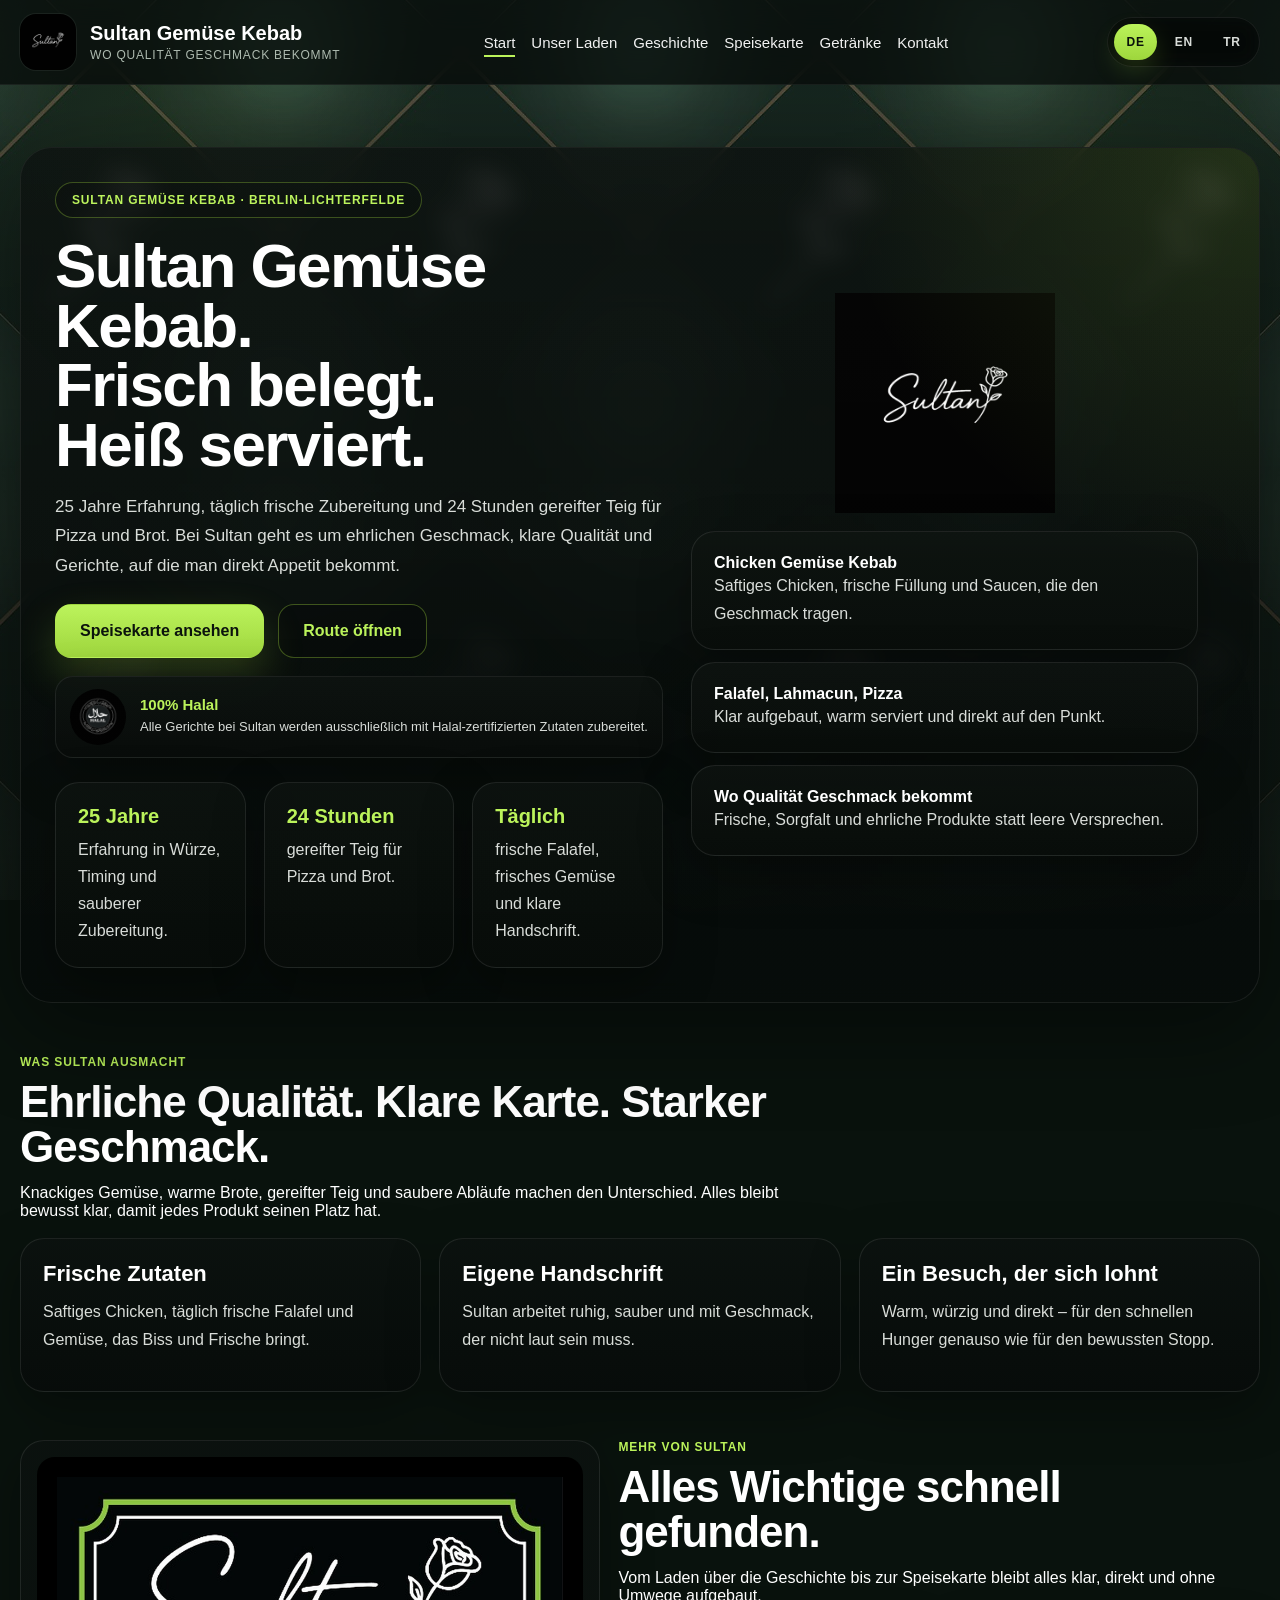
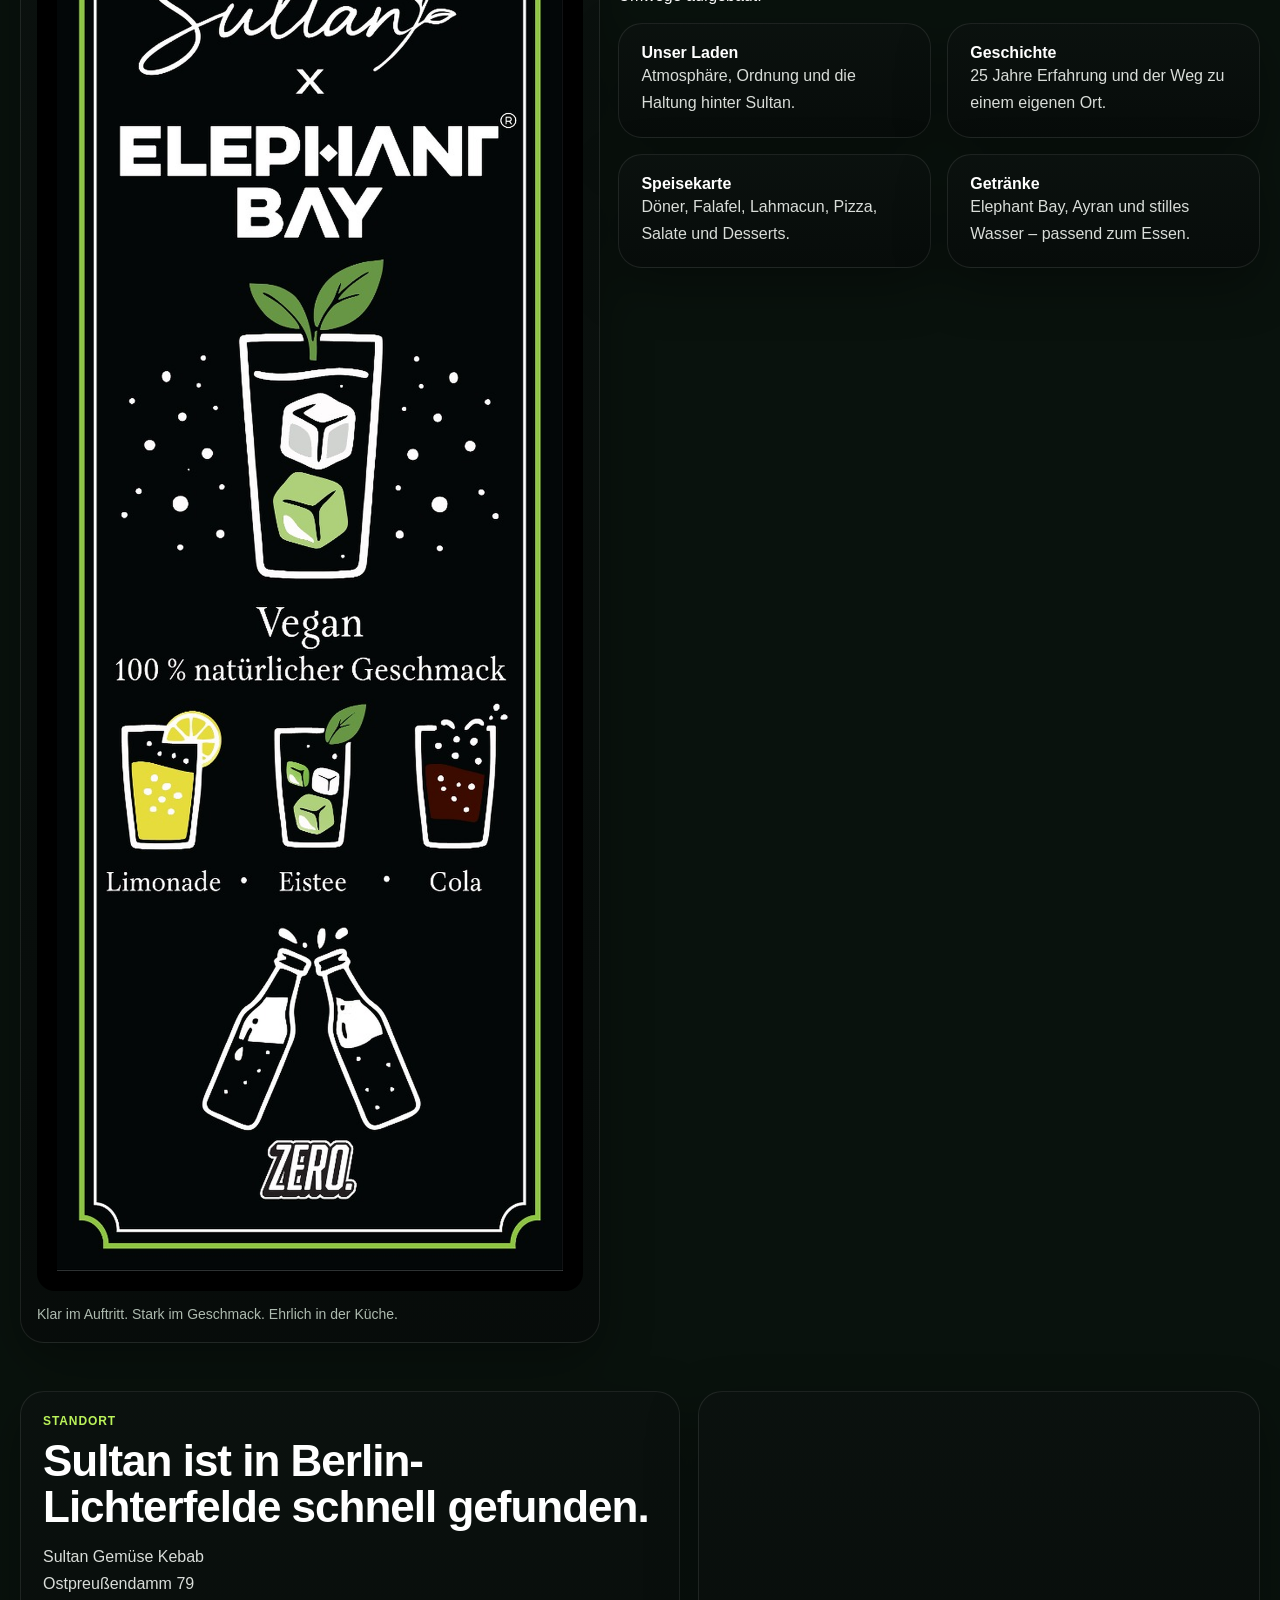
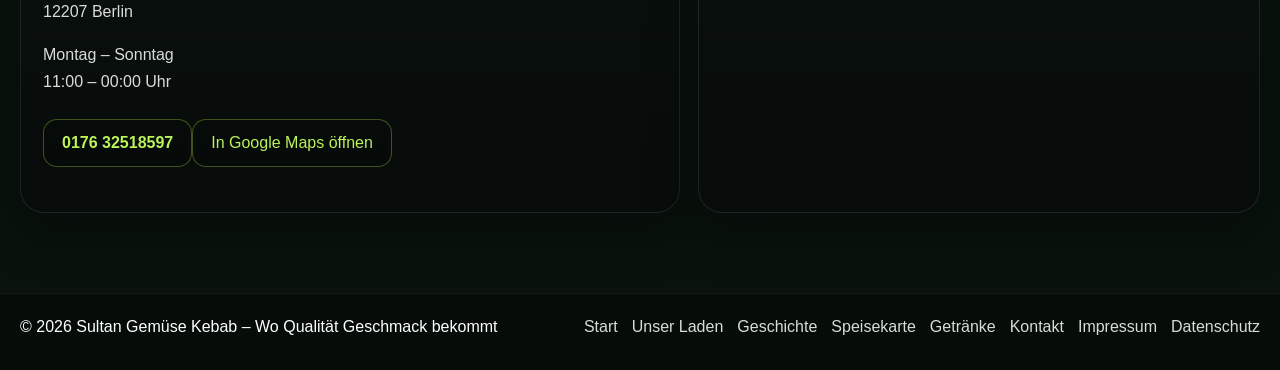
==== commit c7fbf0ef: "Add files via upload" ====
--- a/index.html
+++ b/index.html
@@ -1,11 +1,12 @@
-<!DOCTYPE html><html lang="de"><head><meta charset="UTF-8" /><meta name="viewport" content="width=device-width, initial-scale=1.0" />
-<title>Sultan Gemüse Kebab Berlin – Wo Qualität Geschmack bekommt</title><meta name="description" content="Sultan Gemüse Kebab in Berlin Lichterfelde. 25 Jahre Erfahrung, 24 Stunden gereifter Teig für Pizza und Brot, frische Zubereitung und ehrlicher Geschmack." /><meta name="robots" content="index,follow" /><meta name="theme-color" content="#09120d" />
-<meta property="og:type" content="website" /><meta property="og:title" content="Sultan Gemüse Kebab Berlin – Wo Qualität Geschmack bekommt" /><meta property="og:description" content="Sultan Gemüse Kebab in Berlin Lichterfelde. 25 Jahre Erfahrung, 24 Stunden gereifter Teig für Pizza und Brot, frische Zubereitung und ehrlicher Geschmack." /><meta property="og:image" content="Sultan Logo 8K.png" /><meta property="og:locale" content="de_DE" />
-<meta name="twitter:card" content="summary_large_image" /><meta name="twitter:title" content="Sultan Gemüse Kebab Berlin – Wo Qualität Geschmack bekommt" /><meta name="twitter:description" content="Sultan Gemüse Kebab in Berlin Lichterfelde. 25 Jahre Erfahrung, 24 Stunden gereifter Teig für Pizza und Brot, frische Zubereitung und ehrlicher Geschmack." /><meta name="twitter:image" content="Sultan Logo 8K.png" />
-<link rel="stylesheet" href="css/style.css" /><script type="application/ld+json">{"@context":"https://schema.org","@type":"Restaurant","name":"Sultan Gemüse Kebab","image":"Sultan Logo 8K.png","description":"Sultan Gemüse Kebab in Berlin Lichterfelde mit Chicken Gemüse Kebab, Falafel, Lahmacun, Pizza und Getränken.","servesCuisine":["Turkish","Kebab","Falafel","Pizza"],"priceRange":"€","address":{"@type":"PostalAddress","streetAddress":"Ostpreußendamm 79","postalCode":"12207","addressLocality":"Berlin","addressCountry":"DE"},"openingHoursSpecification":[{"@type":"OpeningHoursSpecification","dayOfWeek":["Monday","Tuesday","Wednesday","Thursday","Friday","Saturday","Sunday"],"opens":"11:00","closes":"00:00"}],"sameAs":["https://www.instagram.com/sultan.official.content/","https://www.tiktok.com/@sultan.official.content","https://www.youtube.com/@sultan.official.content","https://www.google.com/maps/place/Sultan/@52.4184069,13.2949251,15z/data=!3m1!4b1!4m6!3m5!1s0x47a85b000eea7869:0xcba457e5f43fe588!8m2!3d52.4183943!4d13.3052034!16s%2Fg%2F11z1xtylwh"]}</script></head><body><a class="skip-link" href="#main">Zum Inhalt springen</a><header class="topbar"><div class="container nav"><a class="brand" href="index.html" aria-label="Sultan Startseite"><img src="Sultan Logo 8K.png" alt="Sultan Logo" class="brand-logo"><div class="brand-copy"><strong>Sultan Gemüse Kebab</strong><span>Wo Qualität Geschmack bekommt</span></div></a><nav class="nav-links" aria-label="Hauptnavigation"><a href="index.html" class="is-active">Start</a><a href="unser-laden.html">Unser Laden</a><a href="geschichte.html">Geschichte</a><a href="speisekarte.html">Speisekarte</a><a href="getraenke.html">Getränke</a><a href="kontakt.html">Kontakt</a></nav></div></header>
+<!DOCTYPE html>
+<html lang="de"><head><meta charset="utf-8"/><meta content="width=device-width, initial-scale=1.0" name="viewport"/>
+<title>Sultan Gemüse Kebab Berlin – Wo Qualität Geschmack bekommt</title><meta content="Sultan Gemüse Kebab in Berlin Lichterfelde. 25 Jahre Erfahrung, 24 Stunden gereifter Teig für Pizza und Brot, frische Zubereitung und ehrlicher Geschmack." name="description"/><meta content="index,follow" name="robots"/><meta content="#09120d" name="theme-color"/>
+<meta content="website" property="og:type"/><meta content="Sultan Gemüse Kebab Berlin – Wo Qualität Geschmack bekommt" property="og:title"/><meta content="Sultan Gemüse Kebab in Berlin Lichterfelde. 25 Jahre Erfahrung, 24 Stunden gereifter Teig für Pizza und Brot, frische Zubereitung und ehrlicher Geschmack." property="og:description"/><meta content="Sultan Logo 8K.png" property="og:image"/><meta content="de_DE" property="og:locale"/>
+<meta content="summary_large_image" name="twitter:card"/><meta content="Sultan Gemüse Kebab Berlin – Wo Qualität Geschmack bekommt" name="twitter:title"/><meta content="Sultan Gemüse Kebab in Berlin Lichterfelde. 25 Jahre Erfahrung, 24 Stunden gereifter Teig für Pizza und Brot, frische Zubereitung und ehrlicher Geschmack." name="twitter:description"/><meta content="Sultan Logo 8K.png" name="twitter:image"/>
+<link href="css/style.css" rel="stylesheet"/><script type="application/ld+json">{"@context":"https://schema.org","@type":"Restaurant","name":"Sultan Gemüse Kebab","image":"Sultan Logo 8K.png","description":"Sultan Gemüse Kebab in Berlin Lichterfelde mit Chicken Gemüse Kebab, Falafel, Lahmacun, Pizza und Getränken.","servesCuisine":["Turkish","Kebab","Falafel","Pizza"],"priceRange":"€","address":{"@type":"PostalAddress","streetAddress":"Ostpreußendamm 79","postalCode":"12207","addressLocality":"Berlin","addressCountry":"DE"},"openingHoursSpecification":[{"@type":"OpeningHoursSpecification","dayOfWeek":["Monday","Tuesday","Wednesday","Thursday","Friday","Saturday","Sunday"],"opens":"11:00","closes":"00:00"}],"sameAs":["https://www.instagram.com/sultan.official.content/","https://www.tiktok.com/@sultan.official.content","https://www.youtube.com/@sultan.official.content","https://www.google.com/maps/place/Sultan/@52.4184069,13.2949251,15z/data=!3m1!4b1!4m6!3m5!1s0x47a85b000eea7869:0xcba457e5f43fe588!8m2!3d52.4183943!4d13.3052034!16s%2Fg%2F11z1xtylwh"]}</script></head><body data-page="home"><a class="skip-link" href="#main">Zum Inhalt springen</a><header class="topbar"><div class="container nav"><a aria-label="Sultan Startseite" class="brand" href="index.html"><img alt="Sultan Logo" class="brand-logo" src="Sultan Logo 8K.png"/><div class="brand-copy"><strong>Sultan Gemüse Kebab</strong><span>Wo Qualität Geschmack bekommt</span></div></a><nav aria-label="Hauptnavigation" class="nav-links"><a class="is-active" href="index.html">Start</a><a href="unser-laden.html">Unser Laden</a><a href="geschichte.html">Geschichte</a><a href="speisekarte.html">Speisekarte</a><a href="getraenke.html">Getränke</a><a href="kontakt.html">Kontakt</a></nav><div aria-label="Sprache wählen" class="nav-tools"><div aria-label="Language switcher" class="lang-switcher" role="group"><button class="lang-btn is-active" data-lang="de" type="button">DE</button><button class="lang-btn" data-lang="en" type="button">EN</button><button class="lang-btn" data-lang="tr" type="button">TR</button></div></div></div></header>
 <main id="main">
-<section class="page-hero"><div class="container hero-card-large"><div class="hero-brand"><div class="eyebrow">Sultan Gemüse Kebab · Berlin-Lichterfelde</div><h1>Sultan Gemüse Kebab.<br>Frisch belegt.<br>Heiß serviert.</h1><p class="lead">25 Jahre Erfahrung, täglich frische Zubereitung und 24 Stunden gereifter Teig für Pizza und Brot. Bei Sultan geht es um ehrlichen Geschmack, klare Qualität und Gerichte, auf die man direkt Appetit bekommt.</p><div class="cta-row"><a href="speisekarte.html" class="btn btn-primary">Speisekarte ansehen</a><a href="https://www.google.com/maps/place/Sultan/@52.4184069,13.2949251,15z/data=!3m1!4b1!4m6!3m5!1s0x47a85b000eea7869:0xcba457e5f43fe588!8m2!3d52.4183943!4d13.3052034!16s%2Fg%2F11z1xtylwh" class="btn btn-secondary" target="_blank" rel="noopener noreferrer">Route öffnen</a></div><div class="hero-highlights"><div class="highlight"><strong>25 Jahre</strong><span>Erfahrung in Würze, Timing und sauberer Zubereitung.</span></div><div class="highlight"><strong>24 Stunden</strong><span>gereifter Teig für Pizza und Brot.</span></div><div class="highlight"><strong>Täglich</strong><span>frische Falafel, frisches Gemüse und klare Handschrift.</span></div></div></div><div class="hero-side"><img src="Sultan Logo 8K.png" alt="Sultan Logo" class="hero-logo"><div class="mini-panel"><strong>Chicken Gemüse Kebab</strong><span>Saftiges Chicken, frische Füllung und Saucen, die den Geschmack tragen.</span></div><div class="mini-panel"><strong>Falafel, Lahmacun, Pizza</strong><span>Klar aufgebaut, warm serviert und direkt auf den Punkt.</span></div><div class="mini-panel"><strong>Wo Qualität Geschmack bekommt</strong><span>Frische, Sorgfalt und ehrliche Produkte statt leere Versprechen.</span></div></div></div></section>
+<section class="page-hero"><div class="container hero-card-large"><div class="hero-brand"><div class="eyebrow">Sultan Gemüse Kebab · Berlin-Lichterfelde</div><h1>Sultan Gemüse Kebab.<br/>Frisch belegt.<br/>Heiß serviert.</h1><p class="lead">25 Jahre Erfahrung, täglich frische Zubereitung und 24 Stunden gereifter Teig für Pizza und Brot. Bei Sultan geht es um ehrlichen Geschmack, klare Qualität und Gerichte, auf die man direkt Appetit bekommt.</p><div class="cta-row"><a class="btn btn-primary" href="speisekarte.html">Speisekarte ansehen</a><a class="btn btn-secondary" href="https://www.google.com/maps/place/Sultan/@52.4184069,13.2949251,15z/data=!3m1!4b1!4m6!3m5!1s0x47a85b000eea7869:0xcba457e5f43fe588!8m2!3d52.4183943!4d13.3052034!16s%2Fg%2F11z1xtylwh" rel="noopener noreferrer" target="_blank">Route öffnen</a></div><div aria-label="Halal Hinweis" class="halal-inline"><img alt="Halal Siegel" class="halal-badge" src="Halal Zeichen.png"/><div class="halal-copy"><strong id="halal-title">100% Halal</strong><span id="halal-text">Alle Gerichte bei Sultan werden ausschließlich mit Halal-zertifizierten Zutaten zubereitet.</span></div></div><div class="hero-highlights"><div class="highlight"><strong>25 Jahre</strong><span>Erfahrung in Würze, Timing und sauberer Zubereitung.</span></div><div class="highlight"><strong>24 Stunden</strong><span>gereifter Teig für Pizza und Brot.</span></div><div class="highlight"><strong>Täglich</strong><span>frische Falafel, frisches Gemüse und klare Handschrift.</span></div></div></div><div class="hero-side"><img alt="Sultan Logo" class="hero-logo" src="Sultan Logo 8K.png"/><div class="mini-panel"><strong>Chicken Gemüse Kebab</strong><span>Saftiges Chicken, frische Füllung und Saucen, die den Geschmack tragen.</span></div><div class="mini-panel"><strong>Falafel, Lahmacun, Pizza</strong><span>Klar aufgebaut, warm serviert und direkt auf den Punkt.</span></div><div class="mini-panel"><strong>Wo Qualität Geschmack bekommt</strong><span>Frische, Sorgfalt und ehrliche Produkte statt leere Versprechen.</span></div></div></div></section>
 <section><div class="container"><div class="section-head"><div class="kicker">Was Sultan ausmacht</div><h2>Ehrliche Qualität. Klare Karte. Starker Geschmack.</h2><p>Knackiges Gemüse, warme Brote, gereifter Teig und saubere Abläufe machen den Unterschied. Alles bleibt bewusst klar, damit jedes Produkt seinen Platz hat.</p></div><div class="grid-3"><div class="card"><h3>Frische Zutaten</h3><p>Saftiges Chicken, täglich frische Falafel und Gemüse, das Biss und Frische bringt.</p></div><div class="card"><h3>Eigene Handschrift</h3><p>Sultan arbeitet ruhig, sauber und mit Geschmack, der nicht laut sein muss.</p></div><div class="card"><h3>Ein Besuch, der sich lohnt</h3><p>Warm, würzig und direkt – für den schnellen Hunger genauso wie für den bewussten Stopp.</p></div></div></div></section>
-<section><div class="container feature-split"><div class="visual-card logo-panel"><img src="sultan_elephantbay_vegan_web.png" alt="Sultan und Elephant Bay Visual"><div class="caption">Klar im Auftritt. Stark im Geschmack. Ehrlich in der Küche.</div></div><div class="compact-links"><div class="section-head"><div class="kicker">Mehr von Sultan</div><h2>Alles Wichtige schnell gefunden.</h2><p>Vom Laden über die Geschichte bis zur Speisekarte bleibt alles klar, direkt und ohne Umwege aufgebaut.</p></div><div class="page-links"><a class="page-link" href="unser-laden.html"><strong>Unser Laden</strong><span>Atmosphäre, Ordnung und die Haltung hinter Sultan.</span></a><a class="page-link" href="geschichte.html"><strong>Geschichte</strong><span>25 Jahre Erfahrung und der Weg zu einem eigenen Ort.</span></a><a class="page-link" href="speisekarte.html"><strong>Speisekarte</strong><span>Döner, Falafel, Lahmacun, Pizza, Salate und Desserts.</span></a><a class="page-link" href="getraenke.html"><strong>Getränke</strong><span>Elephant Bay, Ayran und stilles Wasser – passend zum Essen.</span></a></div></div></div></section>
-<section><div class="container contact-grid"><div class="info-card"><div class="kicker">Standort</div><h2>Sultan ist in Berlin-Lichterfelde schnell gefunden.</h2><p>Sultan Gemüse Kebab<br>Ostpreußendamm 79<br>12207 Berlin</p><p>Montag – Sonntag<br>11:00 – 00:00 Uhr</p><a class="phone-link" href="tel:+4917632518597">0176 32518597</a><a class="maps-link" href="https://www.google.com/maps/place/Sultan/@52.4184069,13.2949251,15z/data=!3m1!4b1!4m6!3m5!1s0x47a85b000eea7869:0xcba457e5f43fe588!8m2!3d52.4183943!4d13.3052034!16s%2Fg%2F11z1xtylwh" target="_blank" rel="noopener noreferrer">In Google Maps öffnen</a></div><div class="map-card"><iframe title="Sultan auf Google Maps" src="https://www.google.com/maps?q=Ostpreußendamm%2079,%2012207%20Berlin&z=15&output=embed" loading="lazy" referrerpolicy="no-referrer-when-downgrade"></iframe></div></div></section>
+<section><div class="container feature-split"><div class="visual-card logo-panel"><img alt="Sultan und Elephant Bay Visual" src="sultan_elephantbay_vegan_web.png"/><div class="caption">Klar im Auftritt. Stark im Geschmack. Ehrlich in der Küche.</div></div><div class="compact-links"><div class="section-head"><div class="kicker">Mehr von Sultan</div><h2>Alles Wichtige schnell gefunden.</h2><p>Vom Laden über die Geschichte bis zur Speisekarte bleibt alles klar, direkt und ohne Umwege aufgebaut.</p></div><div class="page-links"><a class="page-link" href="unser-laden.html"><strong>Unser Laden</strong><span>Atmosphäre, Ordnung und die Haltung hinter Sultan.</span></a><a class="page-link" href="geschichte.html"><strong>Geschichte</strong><span>25 Jahre Erfahrung und der Weg zu einem eigenen Ort.</span></a><a class="page-link" href="speisekarte.html"><strong>Speisekarte</strong><span>Döner, Falafel, Lahmacun, Pizza, Salate und Desserts.</span></a><a class="page-link" href="getraenke.html"><strong>Getränke</strong><span>Elephant Bay, Ayran und stilles Wasser – passend zum Essen.</span></a></div></div></div></section>
+<section><div class="container contact-grid"><div class="info-card"><div class="kicker">Standort</div><h2>Sultan ist in Berlin-Lichterfelde schnell gefunden.</h2><p>Sultan Gemüse Kebab<br/>Ostpreußendamm 79<br/>12207 Berlin</p><p>Montag – Sonntag<br/>11:00 – 00:00 Uhr</p><a class="phone-link" href="tel:+4917632518597">0176 32518597</a><a class="maps-link" href="https://www.google.com/maps/place/Sultan/@52.4184069,13.2949251,15z/data=!3m1!4b1!4m6!3m5!1s0x47a85b000eea7869:0xcba457e5f43fe588!8m2!3d52.4183943!4d13.3052034!16s%2Fg%2F11z1xtylwh" rel="noopener noreferrer" target="_blank">In Google Maps öffnen</a></div><div class="map-card"><iframe loading="lazy" referrerpolicy="no-referrer-when-downgrade" src="https://www.google.com/maps?q=Ostpreußendamm%2079,%2012207%20Berlin&amp;z=15&amp;output=embed" title="Sultan auf Google Maps"></iframe></div></div></section>
 </main><footer><div class="container footer-inner"><span>© 2026 Sultan Gemüse Kebab – Wo Qualität Geschmack bekommt</span><div class="footer-links"><a href="index.html">Start</a><a href="unser-laden.html">Unser Laden</a><a href="geschichte.html">Geschichte</a><a href="speisekarte.html">Speisekarte</a><a href="getraenke.html">Getränke</a><a href="kontakt.html">Kontakt</a><a href="impressum.html">Impressum</a><a href="datenschutz.html">Datenschutz</a></div></div></footer><script src="js/script.js"></script></body></html>
--- a/css/style.css
+++ b/css/style.css
@@ -42,3 +42,21 @@
 footer{padding:24px 0 34px;border-top:1px solid rgba(255,255,255,.06);background:rgba(4,8,6,.44)}.footer-inner{display:flex;justify-content:space-between;align-items:center;gap:16px;flex-wrap:wrap}.footer-links{display:flex;gap:14px;flex-wrap:wrap}.footer-links a{color:var(--muted)}
 @media (max-width:1080px){.hero-card-large,.feature-split,.drinks-grid,.contact-grid,.menu-grid,.grid-2{grid-template-columns:1fr}.page-links{grid-template-columns:1fr 1fr}}
 @media (max-width:760px){.nav{align-items:flex-start}.nav-links{gap:12px}.brand-copy strong{font-size:18px}.page-hero{padding:28px 0 16px}.hero-card-large{padding:22px;border-radius:24px}.hero-highlights,.grid-3,.page-links{grid-template-columns:1fr}section{padding:18px 0}h1{font-size:clamp(34px,12vw,50px);line-height:.98}.h2{font-size:clamp(28px,8vw,38px)}.btn{width:100%}.footer-inner{align-items:flex-start}.container{width:min(var(--max),calc(100% - 18px))}.hero-logo{width:min(180px,56%)}.brand-copy span{font-size:11px}}
+
+
+/* --- Language Switcher --- */
+.nav-tools{display:flex;align-items:center;gap:12px;margin-left:16px}
+.lang-switcher{display:inline-flex;align-items:center;gap:6px;padding:6px;border:1px solid rgba(255,255,255,.08);border-radius:999px;background:rgba(0,0,0,.18);backdrop-filter:blur(10px)}
+.lang-btn{min-width:42px;height:36px;padding:0 12px;border:0;border-radius:999px;background:transparent;color:var(--muted);font-size:12px;font-weight:800;letter-spacing:.8px;cursor:pointer;transition:.22s ease}
+.lang-btn:hover{color:var(--text);background:rgba(255,255,255,.06)}
+.lang-btn.is-active{color:#09110b;background:linear-gradient(180deg,var(--green-strong),var(--green));box-shadow:0 10px 24px rgba(158,214,60,.18)}
+
+/* --- Halal Inline Element --- */
+.halal-inline{display:flex;align-items:center;gap:14px;margin-top:18px;padding:12px 14px;width:max-content;max-width:100%;background:linear-gradient(180deg,rgba(12,18,15,.92),rgba(8,12,10,.92));border:1px solid rgba(255,255,255,.08);border-radius:18px;box-shadow:var(--shadow)}
+.halal-badge{width:56px;height:56px;object-fit:contain;flex:0 0 56px;border-radius:50%;background:#000}
+.halal-copy{display:flex;flex-direction:column;gap:4px;min-width:0}
+.halal-copy strong{font-size:15px;line-height:1.1;color:var(--green-strong)}
+.halal-copy span{font-size:13px;line-height:1.5;color:var(--muted)}
+
+@media (max-width:1080px){.nav{align-items:flex-start;flex-wrap:wrap}.nav-tools{margin-left:0}}
+@media (max-width:760px){.lang-switcher{width:100%;justify-content:center}.halal-inline{width:100%;align-items:flex-start}.halal-badge{width:48px;height:48px;flex-basis:48px}}
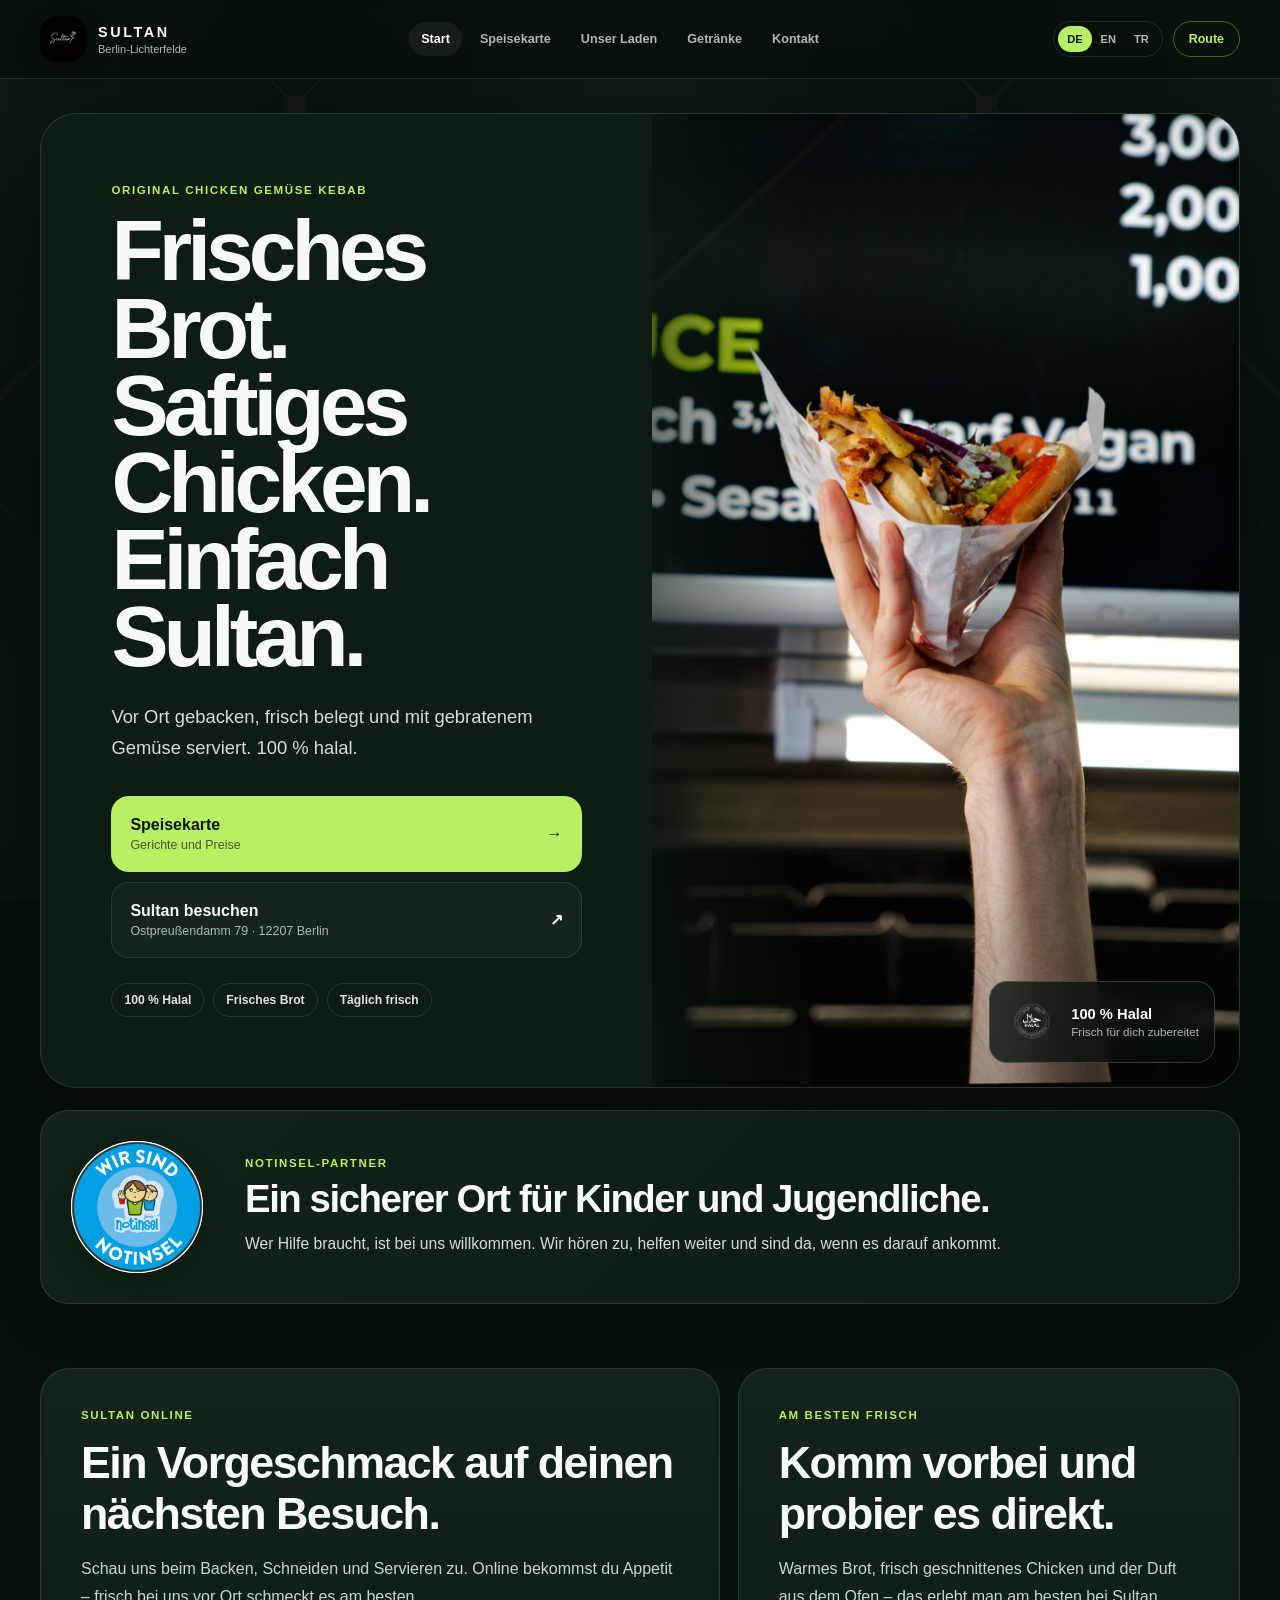
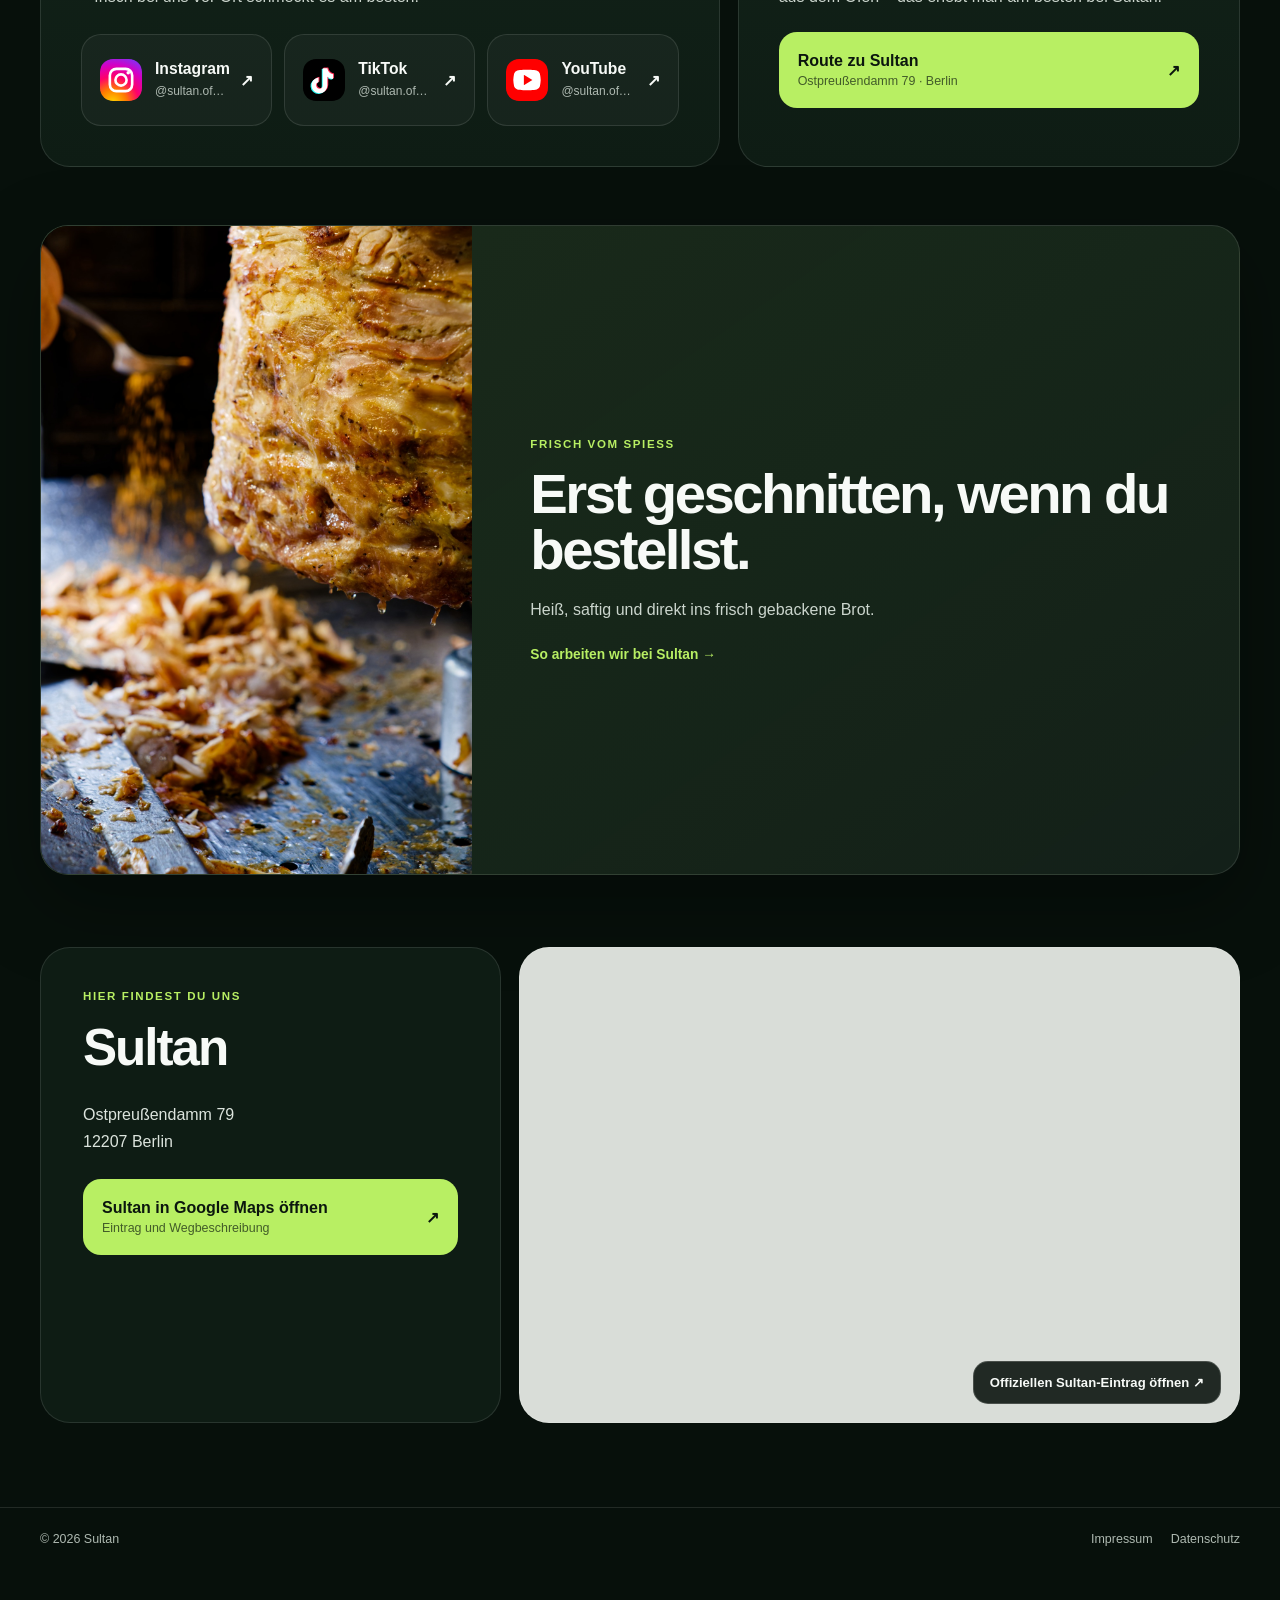
==== commit c59ec91b: "Add files via upload" ====
--- a/index.html
+++ b/index.html
@@ -1,12 +1,26 @@
-<!DOCTYPE html>
-<html lang="de"><head><meta charset="utf-8"/><meta content="width=device-width, initial-scale=1.0" name="viewport"/>
-<title>Sultan Gemüse Kebab Berlin – Wo Qualität Geschmack bekommt</title><meta content="Sultan Gemüse Kebab in Berlin Lichterfelde. 25 Jahre Erfahrung, 24 Stunden gereifter Teig für Pizza und Brot, frische Zubereitung und ehrlicher Geschmack." name="description"/><meta content="index,follow" name="robots"/><meta content="#09120d" name="theme-color"/>
-<meta content="website" property="og:type"/><meta content="Sultan Gemüse Kebab Berlin – Wo Qualität Geschmack bekommt" property="og:title"/><meta content="Sultan Gemüse Kebab in Berlin Lichterfelde. 25 Jahre Erfahrung, 24 Stunden gereifter Teig für Pizza und Brot, frische Zubereitung und ehrlicher Geschmack." property="og:description"/><meta content="Sultan Logo 8K.png" property="og:image"/><meta content="de_DE" property="og:locale"/>
-<meta content="summary_large_image" name="twitter:card"/><meta content="Sultan Gemüse Kebab Berlin – Wo Qualität Geschmack bekommt" name="twitter:title"/><meta content="Sultan Gemüse Kebab in Berlin Lichterfelde. 25 Jahre Erfahrung, 24 Stunden gereifter Teig für Pizza und Brot, frische Zubereitung und ehrlicher Geschmack." name="twitter:description"/><meta content="Sultan Logo 8K.png" name="twitter:image"/>
-<link href="css/style.css" rel="stylesheet"/><script type="application/ld+json">{"@context":"https://schema.org","@type":"Restaurant","name":"Sultan Gemüse Kebab","image":"Sultan Logo 8K.png","description":"Sultan Gemüse Kebab in Berlin Lichterfelde mit Chicken Gemüse Kebab, Falafel, Lahmacun, Pizza und Getränken.","servesCuisine":["Turkish","Kebab","Falafel","Pizza"],"priceRange":"€","address":{"@type":"PostalAddress","streetAddress":"Ostpreußendamm 79","postalCode":"12207","addressLocality":"Berlin","addressCountry":"DE"},"openingHoursSpecification":[{"@type":"OpeningHoursSpecification","dayOfWeek":["Monday","Tuesday","Wednesday","Thursday","Friday","Saturday","Sunday"],"opens":"11:00","closes":"00:00"}],"sameAs":["https://www.instagram.com/sultan.official.content/","https://www.tiktok.com/@sultan.official.content","https://www.youtube.com/@sultan.official.content","https://www.google.com/maps/place/Sultan/@52.4184069,13.2949251,15z/data=!3m1!4b1!4m6!3m5!1s0x47a85b000eea7869:0xcba457e5f43fe588!8m2!3d52.4183943!4d13.3052034!16s%2Fg%2F11z1xtylwh"]}</script></head><body data-page="home"><a class="skip-link" href="#main">Zum Inhalt springen</a><header class="topbar"><div class="container nav"><a aria-label="Sultan Startseite" class="brand" href="index.html"><img alt="Sultan Logo" class="brand-logo" src="Sultan Logo 8K.png"/><div class="brand-copy"><strong>Sultan Gemüse Kebab</strong><span>Wo Qualität Geschmack bekommt</span></div></a><nav aria-label="Hauptnavigation" class="nav-links"><a class="is-active" href="index.html">Start</a><a href="unser-laden.html">Unser Laden</a><a href="geschichte.html">Geschichte</a><a href="speisekarte.html">Speisekarte</a><a href="getraenke.html">Getränke</a><a href="kontakt.html">Kontakt</a></nav><div aria-label="Sprache wählen" class="nav-tools"><div aria-label="Language switcher" class="lang-switcher" role="group"><button class="lang-btn is-active" data-lang="de" type="button">DE</button><button class="lang-btn" data-lang="en" type="button">EN</button><button class="lang-btn" data-lang="tr" type="button">TR</button></div></div></div></header>
+<!doctype html><html lang="de"><head><meta charset="utf-8"><meta name="viewport" content="width=device-width,initial-scale=1,viewport-fit=cover"><title>Sultan | Chicken Gemüse Kebab Berlin</title><meta name="description" content="Speisekarte, Google Maps und Social Media von Sultan in Berlin-Lichterfelde. Frisches Brot, saftiges Chicken und 100 % halal."><meta name="theme-color" content="#07100b"><meta name="robots" content="index,follow"><meta property="og:type" content="website"><meta property="og:image" content="assets/photos/kebab-in-hand.png"><link rel="icon" href="assets/logo.png"><link rel="stylesheet" href="css/site.css"></head><body data-page="home">
+<a class="skip" href="#main" data-i18n="skip">Zum Inhalt</a>
+<header class="header"><div class="shell header-row">
+<a class="brand" href="index.html"><img src="assets/logo.png" alt="Sultan Logo"><span class="brand-copy"><strong>SULTAN</strong><small>Berlin-Lichterfelde</small></span></a>
+<nav class="nav" aria-label="Hauptnavigation"><a href="index.html" data-nav="home" data-i18n="navHome">Start</a><a href="speisekarte.html" data-nav="menu" data-i18n="navMenu">Speisekarte</a><a href="unser-laden.html" data-nav="store" data-i18n="navStore">Unser Laden</a><a href="getraenke.html" data-nav="drinks" data-i18n="navDrinks">Getränke</a><a href="kontakt.html" data-nav="contact" data-i18n="navContact">Kontakt</a></nav>
+<button class="mobile-menu-toggle" type="button" aria-controls="mobile-menu-panel" aria-expanded="false" aria-label="Navigation öffnen"><span></span><span></span><span></span></button><div class="tools"><div class="langs"><button class="lang active" data-lang="de">DE</button><button class="lang" data-lang="en">EN</button><button class="lang" data-lang="tr">TR</button></div><a class="route-top" href="https://maps.app.goo.gl/y7zSkoH2pAdZXcuH6?g_st=ic" target="_blank" rel="noopener" data-i18n="route">Route</a></div></div></header><nav class="mobile-menu-panel" id="mobile-menu-panel" aria-label="Mobile Hauptnavigation" aria-hidden="true">
+<a href="index.html" data-nav="home" data-i18n="navHome">Start</a><a href="speisekarte.html" data-nav="menu" data-i18n="navMenu">Speisekarte</a><a href="unser-laden.html" data-nav="store" data-i18n="navStore">Unser Laden</a><a href="getraenke.html" data-nav="drinks" data-i18n="navDrinks">Getränke</a><a href="kontakt.html" data-nav="contact" data-i18n="navContact">Kontakt</a>
+</nav>
 <main id="main">
-<section class="page-hero"><div class="container hero-card-large"><div class="hero-brand"><div class="eyebrow">Sultan Gemüse Kebab · Berlin-Lichterfelde</div><h1>Sultan Gemüse Kebab.<br/>Frisch belegt.<br/>Heiß serviert.</h1><p class="lead">25 Jahre Erfahrung, täglich frische Zubereitung und 24 Stunden gereifter Teig für Pizza und Brot. Bei Sultan geht es um ehrlichen Geschmack, klare Qualität und Gerichte, auf die man direkt Appetit bekommt.</p><div class="cta-row"><a class="btn btn-primary" href="speisekarte.html">Speisekarte ansehen</a><a class="btn btn-secondary" href="https://www.google.com/maps/place/Sultan/@52.4184069,13.2949251,15z/data=!3m1!4b1!4m6!3m5!1s0x47a85b000eea7869:0xcba457e5f43fe588!8m2!3d52.4183943!4d13.3052034!16s%2Fg%2F11z1xtylwh" rel="noopener noreferrer" target="_blank">Route öffnen</a></div><div aria-label="Halal Hinweis" class="halal-inline"><img alt="Halal Siegel" class="halal-badge" src="Halal Zeichen.png"/><div class="halal-copy"><strong id="halal-title">100% Halal</strong><span id="halal-text">Alle Gerichte bei Sultan werden ausschließlich mit Halal-zertifizierten Zutaten zubereitet.</span></div></div><div class="hero-highlights"><div class="highlight"><strong>25 Jahre</strong><span>Erfahrung in Würze, Timing und sauberer Zubereitung.</span></div><div class="highlight"><strong>24 Stunden</strong><span>gereifter Teig für Pizza und Brot.</span></div><div class="highlight"><strong>Täglich</strong><span>frische Falafel, frisches Gemüse und klare Handschrift.</span></div></div></div><div class="hero-side"><img alt="Sultan Logo" class="hero-logo" src="Sultan Logo 8K.png"/><div class="mini-panel"><strong>Chicken Gemüse Kebab</strong><span>Saftiges Chicken, frische Füllung und Saucen, die den Geschmack tragen.</span></div><div class="mini-panel"><strong>Falafel, Lahmacun, Pizza</strong><span>Klar aufgebaut, warm serviert und direkt auf den Punkt.</span></div><div class="mini-panel"><strong>Wo Qualität Geschmack bekommt</strong><span>Frische, Sorgfalt und ehrliche Produkte statt leere Versprechen.</span></div></div></div></section>
-<section><div class="container"><div class="section-head"><div class="kicker">Was Sultan ausmacht</div><h2>Ehrliche Qualität. Klare Karte. Starker Geschmack.</h2><p>Knackiges Gemüse, warme Brote, gereifter Teig und saubere Abläufe machen den Unterschied. Alles bleibt bewusst klar, damit jedes Produkt seinen Platz hat.</p></div><div class="grid-3"><div class="card"><h3>Frische Zutaten</h3><p>Saftiges Chicken, täglich frische Falafel und Gemüse, das Biss und Frische bringt.</p></div><div class="card"><h3>Eigene Handschrift</h3><p>Sultan arbeitet ruhig, sauber und mit Geschmack, der nicht laut sein muss.</p></div><div class="card"><h3>Ein Besuch, der sich lohnt</h3><p>Warm, würzig und direkt – für den schnellen Hunger genauso wie für den bewussten Stopp.</p></div></div></div></section>
-<section><div class="container feature-split"><div class="visual-card logo-panel"><img alt="Sultan und Elephant Bay Visual" src="sultan_elephantbay_vegan_web.png"/><div class="caption">Klar im Auftritt. Stark im Geschmack. Ehrlich in der Küche.</div></div><div class="compact-links"><div class="section-head"><div class="kicker">Mehr von Sultan</div><h2>Alles Wichtige schnell gefunden.</h2><p>Vom Laden über die Geschichte bis zur Speisekarte bleibt alles klar, direkt und ohne Umwege aufgebaut.</p></div><div class="page-links"><a class="page-link" href="unser-laden.html"><strong>Unser Laden</strong><span>Atmosphäre, Ordnung und die Haltung hinter Sultan.</span></a><a class="page-link" href="geschichte.html"><strong>Geschichte</strong><span>25 Jahre Erfahrung und der Weg zu einem eigenen Ort.</span></a><a class="page-link" href="speisekarte.html"><strong>Speisekarte</strong><span>Döner, Falafel, Lahmacun, Pizza, Salate und Desserts.</span></a><a class="page-link" href="getraenke.html"><strong>Getränke</strong><span>Elephant Bay, Ayran und stilles Wasser – passend zum Essen.</span></a></div></div></div></section>
-<section><div class="container contact-grid"><div class="info-card"><div class="kicker">Standort</div><h2>Sultan ist in Berlin-Lichterfelde schnell gefunden.</h2><p>Sultan Gemüse Kebab<br/>Ostpreußendamm 79<br/>12207 Berlin</p><p>Montag – Sonntag<br/>11:00 – 00:00 Uhr</p><a class="phone-link" href="tel:+4917632518597">0176 32518597</a><a class="maps-link" href="https://www.google.com/maps/place/Sultan/@52.4184069,13.2949251,15z/data=!3m1!4b1!4m6!3m5!1s0x47a85b000eea7869:0xcba457e5f43fe588!8m2!3d52.4183943!4d13.3052034!16s%2Fg%2F11z1xtylwh" rel="noopener noreferrer" target="_blank">In Google Maps öffnen</a></div><div class="map-card"><iframe loading="lazy" referrerpolicy="no-referrer-when-downgrade" src="https://www.google.com/maps?q=Ostpreußendamm%2079,%2012207%20Berlin&amp;z=15&amp;output=embed" title="Sultan auf Google Maps"></iframe></div></div></section>
-</main><footer><div class="container footer-inner"><span>© 2026 Sultan Gemüse Kebab – Wo Qualität Geschmack bekommt</span><div class="footer-links"><a href="index.html">Start</a><a href="unser-laden.html">Unser Laden</a><a href="geschichte.html">Geschichte</a><a href="speisekarte.html">Speisekarte</a><a href="getraenke.html">Getränke</a><a href="kontakt.html">Kontakt</a><a href="impressum.html">Impressum</a><a href="datenschutz.html">Datenschutz</a></div></div></footer><script src="js/script.js"></script></body></html>+<section class="hero-premium shell"><div class="hero-copy"><p class="eyebrow" data-i18n="homeEyebrow">Original Chicken Gemüse Kebab</p><h1 data-i18n="homeTitle">Frisches Brot.<br>Saftiges Chicken.<br>Einfach Sultan.</h1><p class="lead" data-i18n="homeLead">Frisch vor Ort gebacken, mit gebratenem Gemüse und ausgewählten Zutaten. 100 % halal.</p><div class="actions"><a class="action primary" href="speisekarte.html"><span><strong data-i18n="menuTitle">Speisekarte</strong><small data-i18n="menuSub">Gerichte und Preise</small></span><b>→</b></a><a class="action" href="https://maps.app.goo.gl/y7zSkoH2pAdZXcuH6?g_st=ic" target="_blank" rel="noopener"><span><strong data-i18n="visit">Sultan besuchen</strong><small>Ostpreußendamm 79 · 12207 Berlin</small></span><b>↗</b></a></div><div class="mini-facts"><span>100 % Halal</span><span data-i18n="bread">Frisches Brot</span><span data-i18n="fresh">Täglich frisch</span></div></div><div class="hero-photo"><picture><source media="(max-width:700px)" srcset="assets/photos/kebab-in-hand.png"><img src="assets/photos/kebab-in-hand.png" alt="Frisch zubereiteter Chicken Gemüse Kebab" fetchpriority="high"></picture><div class="hero-badge"><img src="assets/halal.png" alt="Halal"><div><strong>100 % Halal</strong><small data-i18n="heroBadgeSub">Frisch für dich zubereitet</small></div></div></div></section>
+
+<section class="section shell notinsel-section" aria-labelledby="notinsel-title"><article class="notinsel-card"><div class="notinsel-mark"><img src="assets/notinsel-partner.webp" alt="Wir sind Notinsel" loading="lazy" width="800" height="800"></div><div class="notinsel-copy"><p class="eyebrow" data-i18n="notinselLabel">Notinsel-Partner</p><h2 id="notinsel-title" data-i18n="notinselTitle">Ein sicherer Ort für Kinder und Jugendliche.</h2><p data-i18n="notinselText">Wer Hilfe braucht, ist bei uns willkommen. Wir hören zu, helfen weiter und sind da, wenn es darauf ankommt.</p></div></article></section>
+
+<section class="section shell compact-section"><div class="link-hub"><div class="hub-main"><p class="eyebrow" data-i18n="socialLabel">Sultan online</p><h2 data-i18n="socialTitle">Ein Vorgeschmack auf deinen nächsten Besuch.</h2><p class="hub-intro" data-i18n="socialText">Sieh dir an, wie wir backen, schneiden und servieren. Online bekommst du den Vorgeschmack – frisch bei uns vor Ort schmeckt es am besten.</p><div class="grid3 social-grid">
+<a class="link-card social instagram" href="https://www.instagram.com/sultan.official.content/" target="_blank" rel="noopener" aria-label="Sultan auf Instagram öffnen"><span class="social-icon" aria-hidden="true"><img src="assets/social/instagram.svg" alt=""></span><span><strong>Instagram</strong><small>@sultan.official.content</small></span><b>↗</b></a>
+<a class="link-card social tiktok" href="https://www.tiktok.com/@sultan.official.content" target="_blank" rel="noopener" aria-label="Sultan auf TikTok öffnen"><span class="social-icon" aria-hidden="true"><img src="assets/social/tiktok.svg" alt=""></span><span><strong>TikTok</strong><small>@sultan.official.content</small></span><b>↗</b></a>
+<a class="link-card social youtube" href="https://www.youtube.com/@sultan.official.content" target="_blank" rel="noopener" aria-label="Sultan auf YouTube öffnen"><span class="social-icon" aria-hidden="true"><img src="assets/social/youtube.svg" alt=""></span><span><strong>YouTube</strong><small>@sultan.official.content</small></span><b>↗</b></a>
+</div></div><aside class="hub-side"><p class="eyebrow" data-i18n="comeByLabel">Am besten frisch</p><h2 data-i18n="comeByTitle">Komm vorbei und probier es direkt.</h2><p class="hub-intro" data-i18n="comeByText">Der Duft aus dem Ofen, das frisch geschnittene Chicken und das warme Brot gehören einfach zusammen.</p><div class="actions"><a class="action primary" href="https://maps.app.goo.gl/y7zSkoH2pAdZXcuH6?g_st=ic" target="_blank" rel="noopener"><span><strong data-i18n="routeToSultan">Route zu Sultan</strong><small>Ostpreußendamm 79 · Berlin</small></span><b>↗</b></a></div></aside></div></section>
+
+
+<section class="section shell home-spit-section"><article class="home-spit-card"><div class="home-spit-image"><picture><source media="(max-width:700px)" srcset="assets/photos/freshly-sliced-chicken.png"><img src="assets/photos/freshly-sliced-chicken.png" alt="Frisch geschnittenes Chicken vom Spieß" loading="lazy"></picture></div><div class="home-spit-copy"><p class="eyebrow" data-i18n="homeSpitLabel">Frisch vom Spieß</p><h2 data-i18n="homeSpitTitle">Erst geschnitten, wenn du bestellst.</h2><p data-i18n="homeSpitText">Heiß, saftig und direkt ins frisch gebackene Brot.</p><a class="text-link" href="unser-laden.html" data-i18n="homeSpitLink">So arbeiten wir bei Sultan →</a></div></article></section>
+
+<section class="section shell location-section"><div class="location-wrap"><article class="location-card"><p class="eyebrow" data-i18n="locationLabel">Hier findest du uns</p><h2>Sultan</h2><address>Ostpreußendamm 79<br>12207 Berlin</address><a class="action primary" href="https://maps.app.goo.gl/y7zSkoH2pAdZXcuH6?g_st=ic" target="_blank" rel="noopener"><span><strong data-i18n="mapsButton">Sultan in Google Maps öffnen</strong><small data-i18n="mapsOpenSub">Eintrag und Wegbeschreibung</small></span><b>↗</b></a></article><div class="map-frame"><iframe title="Sultan auf Google Maps" loading="lazy" referrerpolicy="no-referrer-when-downgrade" src="https://www.google.com/maps?q=Sultan%20Gem%C3%BCse%20Kebab%2C%20Ostpreu%C3%9Fendamm%2079%2C%2012207%20Berlin&output=embed"></iframe><div class="map-overlay"><a href="https://maps.app.goo.gl/y7zSkoH2pAdZXcuH6?g_st=ic" target="_blank" rel="noopener" data-i18n="officialEntry">Offiziellen Sultan-Eintrag öffnen ↗</a></div></div></div></section>
+</main>
+<footer><div class="shell footer-row"><span>© 2026 Sultan</span><nav><a href="impressum.html" data-i18n="imprint">Impressum</a><a href="datenschutz.html" data-i18n="privacy">Datenschutz</a></nav></div></footer>
+<nav class="mobile" aria-label="Schnellzugriff"><a href="speisekarte.html"><b>☰</b><span data-i18n="dockMenu">Menü</span></a><a href="https://maps.app.goo.gl/y7zSkoH2pAdZXcuH6?g_st=ic" target="_blank" rel="noopener"><b>⌖</b><span data-i18n="dockRoute">Route</span></a><a href="tel:+4917632518597"><b>☎</b><span data-i18n="dockCall">Anrufen</span></a><a href="https://www.instagram.com/sultan.official.content/" target="_blank" rel="noopener"><b class="dock-brand"><img src="assets/social/instagram.svg" alt=""></b><span>Instagram</span></a><a href="https://www.tiktok.com/@sultan.official.content" target="_blank" rel="noopener"><b class="dock-brand"><img src="assets/social/tiktok.svg" alt=""></b><span>TikTok</span></a><a href="https://www.youtube.com/@sultan.official.content" target="_blank" rel="noopener"><b class="dock-brand"><img src="assets/social/youtube.svg" alt=""></b><span>YouTube</span></a></nav><script src="js/site.js"></script></body></html>
--- a/css/site.css
+++ b/css/site.css
@@ -0,0 +1,359 @@
+:root{--bg:#07100b;--bg2:#0a1610;--card:#0e1c14;--card2:#13241a;--text:#f7faf7;--muted:#aeb9b1;--line:rgba(255,255,255,.11);--green:#b8ef63;--green2:#9fda4a;--ink:#0b160e;--radius:28px;--radius-sm:18px;--max:1200px;--shadow:0 28px 80px rgba(0,0,0,.34)}
+*{box-sizing:border-box}html{scroll-behavior:smooth}body{margin:0;background:var(--bg);color:var(--text);font-family:Inter,-apple-system,BlinkMacSystemFont,"Segoe UI",Arial,sans-serif;-webkit-font-smoothing:antialiased}body::before{content:"";position:fixed;inset:0;z-index:-2;background:radial-gradient(circle at 86% 4%,rgba(184,239,99,.13),transparent 28%),linear-gradient(180deg,#08130d,#07100b 42%)}a{color:inherit;text-decoration:none}img{display:block;max-width:100%}button{font:inherit}.shell{width:min(var(--max),calc(100% - 40px));margin:auto}.skip{position:absolute;left:-9999px}.skip:focus{left:15px;top:15px;z-index:1000;background:#fff;color:#000;padding:12px 16px;border-radius:12px}
+.header{position:sticky;top:0;z-index:60;background:rgba(7,16,11,.86);border-bottom:1px solid var(--line);backdrop-filter:blur(20px)}.header-row{min-height:78px;display:flex;align-items:center;justify-content:space-between;gap:20px}.brand{display:flex;align-items:center;gap:12px}.brand img{width:46px;height:46px;object-fit:contain}.brand-copy{display:flex;flex-direction:column}.brand-copy strong{font-size:.9rem;letter-spacing:.18em}.brand-copy small{margin-top:3px;color:var(--muted);font-size:.69rem}.nav{display:flex;align-items:center;gap:6px}.nav a{padding:10px 12px;border-radius:999px;color:var(--muted);font-size:.79rem;font-weight:760}.nav a:hover,.nav a.active{color:var(--text);background:rgba(255,255,255,.06)}.tools{display:flex;align-items:center;gap:10px}.langs{display:flex;padding:4px;border:1px solid var(--line);border-radius:999px}.lang{border:0;background:transparent;color:var(--muted);padding:7px 9px;border-radius:999px;font-size:.69rem;font-weight:850;cursor:pointer}.lang.active{background:var(--green);color:var(--ink)}.route-top{padding:10px 15px;border:1px solid rgba(184,239,99,.36);border-radius:999px;color:var(--green);font-size:.78rem;font-weight:800}
+main{padding:34px 0 84px}.hero-premium{display:grid;grid-template-columns:1.02fr .98fr;min-height:690px;border:1px solid var(--line);border-radius:36px;overflow:hidden;background:var(--card);box-shadow:var(--shadow)}.hero-copy{padding:clamp(34px,5.5vw,72px);display:flex;flex-direction:column;justify-content:center}.eyebrow{margin:0 0 16px;color:var(--green);font-size:.72rem;font-weight:850;letter-spacing:.14em;text-transform:uppercase}.hero-premium h1,.page-hero h1{margin:0;font-size:clamp(3rem,6.7vw,6.15rem);line-height:.9;letter-spacing:-.058em;text-wrap:balance}.lead{max-width:660px;margin:25px 0 0;color:#d6ddd7;font-size:clamp(1rem,1.45vw,1.15rem);line-height:1.72}.hero-photo{position:relative;min-height:690px;overflow:hidden}.hero-photo picture,.hero-photo img{width:100%;height:100%;object-fit:cover}.hero-photo img{object-position:50% 38%}.hero-photo::after{content:"";position:absolute;inset:0;background:linear-gradient(90deg,rgba(14,28,20,.58),transparent 28%),linear-gradient(0deg,rgba(7,16,11,.3),transparent 30%)}.hero-badge{position:absolute;z-index:2;right:24px;bottom:24px;display:flex;align-items:center;gap:12px;padding:13px 15px;border:1px solid rgba(255,255,255,.18);border-radius:18px;background:rgba(7,16,11,.76);backdrop-filter:blur(14px)}.hero-badge img{width:54px;height:54px;object-fit:contain}.hero-badge strong{display:block;font-size:.92rem}.hero-badge small{display:block;margin-top:3px;color:var(--muted);font-size:.73rem}.actions{display:grid;gap:10px;margin-top:32px}.action{min-height:76px;padding:16px 18px;display:flex;align-items:center;justify-content:space-between;gap:16px;border:1px solid var(--line);border-radius:18px;background:rgba(255,255,255,.035);transition:.22s}.action:hover,.link-card:hover,.story-card:hover,.menu-block:hover{transform:translateY(-2px);border-color:rgba(184,239,99,.36)}.action.primary{background:var(--green);color:var(--ink);border-color:transparent}.action span{display:flex;flex-direction:column;gap:4px}.action strong{font-size:1rem}.action small{color:var(--muted);font-size:.78rem}.action.primary small{color:rgba(11,22,14,.68)}.mini-facts{display:flex;flex-wrap:wrap;gap:9px;margin-top:25px}.mini-facts span{padding:9px 12px;border:1px solid var(--line);border-radius:999px;color:#dce4dd;font-size:.76rem;font-weight:750}
+.section{padding-top:84px}.heading{display:grid;grid-template-columns:.7fr 1.3fr;gap:26px;align-items:end;margin-bottom:25px}.heading p{margin:0;color:var(--green);font-size:.72rem;font-weight:850;letter-spacing:.13em;text-transform:uppercase}.heading h2{margin:0;font-size:clamp(2.1rem,4.5vw,4rem);line-height:.98;letter-spacing:-.045em}.gallery-feature{display:grid;grid-template-columns:1.15fr .85fr;gap:18px}.story-card{position:relative;min-height:580px;border:1px solid var(--line);border-radius:30px;overflow:hidden;background:var(--card);transition:.22s}.story-card img{width:100%;height:100%;object-fit:cover}.story-card::after{content:"";position:absolute;inset:0;background:linear-gradient(0deg,rgba(5,13,8,.9),transparent 58%)}.story-copy{position:absolute;z-index:2;left:0;right:0;bottom:0;padding:28px}.story-copy h3{margin:0;font-size:clamp(1.6rem,3vw,2.6rem);letter-spacing:-.035em}.story-copy p{max-width:520px;margin:10px 0 0;color:#d4ddd6;line-height:1.6}.story-stack{display:grid;gap:18px}.story-stack .story-card{min-height:281px}.story-stack .story-card img{object-position:center 45%}.story-stack .story-card:first-child img{object-position:center 42%}
+.link-hub{display:grid;grid-template-columns:1.15fr .85fr;gap:18px}.hub-main,.hub-side{border:1px solid var(--line);border-radius:30px;background:linear-gradient(180deg,var(--card2),var(--card));padding:clamp(24px,4vw,40px)}.hub-main h2,.hub-side h2{margin:0;font-size:clamp(1.8rem,3.5vw,3rem);letter-spacing:-.035em}.grid3,.grid2{display:grid;gap:12px}.grid3{grid-template-columns:repeat(3,1fr);margin-top:24px}.grid2{grid-template-columns:repeat(2,1fr)}.link-card{min-height:92px;padding:18px;display:flex;align-items:center;justify-content:space-between;gap:16px;border:1px solid var(--line);border-radius:20px;background:rgba(255,255,255,.035);transition:.22s}.link-card span{display:flex;flex-direction:column;gap:5px}.link-card strong{font-size:.98rem}.link-card small{color:var(--muted);font-size:.75rem;line-height:1.4}.hub-side .actions{margin-top:22px}
+.location-wrap{display:grid;grid-template-columns:.78fr 1.22fr;gap:18px}.location-card{padding:clamp(26px,4vw,42px);border:1px solid var(--line);border-radius:30px;background:var(--card)}.location-card h2{margin:0;font-size:clamp(2rem,4vw,3.5rem);letter-spacing:-.04em}.location-card address{margin-top:24px;font-style:normal;color:#dce4dd;line-height:1.7}.location-card .action{margin-top:24px}.map-frame{position:relative;min-height:470px;border:1px solid var(--line);border-radius:30px;overflow:hidden;background:#d9ddd8}.map-frame iframe{width:100%;height:100%;min-height:470px;border:0;filter:saturate(.78) contrast(1.02)}.map-overlay{position:absolute;inset:0;display:flex;align-items:flex-end;padding:18px;pointer-events:none}.map-overlay a{pointer-events:auto;margin-left:auto;padding:13px 16px;border-radius:15px;background:rgba(7,16,11,.88);border:1px solid rgba(255,255,255,.18);font-weight:800;font-size:.82rem}
+.page-hero>.card{padding:clamp(34px,6vw,76px);border:1px solid var(--line);border-radius:34px;background:linear-gradient(180deg,var(--card2),var(--card));box-shadow:var(--shadow)}.page-hero .lead{max-width:760px}.photo-banner{margin-top:22px;min-height:520px;border:1px solid var(--line);border-radius:30px;overflow:hidden}.photo-banner img{width:100%;height:520px;object-fit:cover}.photo-banner.facade img{object-position:center 45%}.content-grid{display:grid;grid-template-columns:repeat(3,1fr);gap:16px}.text-card{padding:28px;border:1px solid var(--line);border-radius:24px;background:var(--card)}.text-card h2{margin:0;font-size:1.45rem}.text-card p{margin:12px 0 0;color:var(--muted);line-height:1.65}.craft-grid{display:grid;grid-template-columns:1fr 1fr;gap:18px}.craft-card{position:relative;min-height:560px;border:1px solid var(--line);border-radius:30px;overflow:hidden}.craft-card img{width:100%;height:100%;object-fit:cover}.craft-card .story-copy{background:linear-gradient(0deg,rgba(5,13,8,.86),transparent)}
+.menu-layout{display:grid;grid-template-columns:repeat(2,1fr);gap:16px}.menu-block{padding:26px;border:1px solid var(--line);border-radius:24px;background:var(--card);transition:.22s}.menu-block h2{margin:0 0 16px;font-size:1.45rem}.menu-item{display:flex;justify-content:space-between;gap:18px;padding:13px 0;border-top:1px solid var(--line)}.menu-item strong{font-size:.94rem}.price{white-space:nowrap;color:var(--green);font-weight:800}.note{margin:22px 0 0;color:var(--muted);font-size:.8rem;line-height:1.6}.drink-feature{display:grid;grid-template-columns:1fr 1fr;overflow:hidden;border:1px solid var(--line);border-radius:30px;background:var(--card)}.poster img{width:100%;height:100%;min-height:520px;object-fit:cover}.drink-copy{padding:clamp(28px,5vw,58px);display:flex;flex-direction:column;justify-content:center}.drink-copy h2{margin:0;font-size:clamp(2rem,4vw,3.7rem);letter-spacing:-.04em}.contact-grid{display:grid;grid-template-columns:.8fr 1.2fr;gap:18px}.contact-card{padding:30px;border:1px solid var(--line);border-radius:26px;background:var(--card)}.contact-card h2{margin:0 0 20px}.contact-row{padding:16px 0;border-top:1px solid var(--line)}.contact-row small{display:block;color:var(--muted);margin-bottom:7px}.contact-row a,.contact-row strong{line-height:1.55}.map-cta{display:flex;flex-direction:column;justify-content:space-between}.map-cta p{color:var(--muted);line-height:1.65}.map-button{display:flex;justify-content:space-between;gap:14px;padding:16px 18px;border-radius:17px;background:var(--green);color:var(--ink);font-weight:850}.legal{max-width:900px}.legal article{padding:clamp(24px,4vw,42px);border:1px solid var(--line);border-radius:26px;background:var(--card)}.legal article h2{margin:30px 0 10px;font-size:1.25rem}.legal article h2:first-child{margin-top:0}.legal article p{margin:0;color:#cbd4cd;line-height:1.75}.legal article a{color:var(--green)}
+footer{border-top:1px solid var(--line);padding:24px 0 104px;color:var(--muted);font-size:.78rem}.footer-row{display:flex;justify-content:space-between;gap:20px}.footer-row nav{display:flex;gap:18px}.mobile{display:none}
+@media(max-width:980px){.nav{display:none}.hero-premium{grid-template-columns:1fr}.hero-photo{min-height:550px;order:-1}.hero-copy{padding:38px}.heading{grid-template-columns:1fr}.gallery-feature,.link-hub,.location-wrap,.contact-grid,.drink-feature{grid-template-columns:1fr}.story-card{min-height:520px}.story-stack{grid-template-columns:1fr 1fr}.story-stack .story-card{min-height:360px}.content-grid{grid-template-columns:1fr 1fr}.map-frame{min-height:430px}.map-frame iframe{min-height:430px}}
+@media(max-width:700px){.shell{width:min(100% - 24px,var(--max))}.header-row{min-height:68px}.brand img{width:39px;height:39px}.brand-copy small{display:none}.route-top{display:none}.lang{padding:7px 8px}.tools{gap:6px}main{padding-top:18px}.hero-premium{border-radius:25px;min-height:auto}.hero-photo{min-height:430px}.hero-photo img{object-position:center 40%}.hero-copy{padding:28px 22px 26px}.hero-premium h1,.page-hero h1{font-size:clamp(2.7rem,14vw,4.2rem)}.lead{margin-top:18px;line-height:1.62}.actions{margin-top:24px}.action{min-height:70px;padding:14px 15px}.hero-badge{right:14px;bottom:14px}.hero-badge img{width:45px;height:45px}.section{padding-top:62px}.heading{margin-bottom:18px}.heading h2{font-size:2.35rem}.gallery-feature{grid-template-columns:1fr}.story-card{min-height:470px;border-radius:24px}.story-stack{grid-template-columns:1fr}.story-stack .story-card{min-height:390px}.story-copy{padding:22px}.grid3,.grid2,.content-grid,.craft-grid,.menu-layout{grid-template-columns:1fr}.hub-main,.hub-side,.location-card{border-radius:24px;padding:23px}.location-wrap{gap:14px}.map-frame,.map-frame iframe{min-height:390px;border-radius:24px}.page-hero>.card{padding:30px 22px;border-radius:25px}.photo-banner,.photo-banner img{height:410px;min-height:410px}.photo-banner.facade img{object-position:center 40%}.craft-card{min-height:470px}.poster img{min-height:430px}.contact-card{padding:23px}.footer-row{flex-direction:column;align-items:flex-start}.mobile{position:fixed;z-index:80;left:10px;right:10px;bottom:10px;display:grid;grid-template-columns:repeat(4,1fr);padding:7px;border:1px solid var(--line);border-radius:20px;background:rgba(8,17,12,.94);box-shadow:0 15px 50px rgba(0,0,0,.5);backdrop-filter:blur(18px)}.mobile a{min-height:51px;display:flex;flex-direction:column;align-items:center;justify-content:center;gap:3px;border-radius:14px;color:var(--muted);font-size:.65rem;font-weight:750}.mobile a:hover{background:rgba(255,255,255,.06);color:var(--text)}.mobile b{font-size:1rem;color:var(--green)}footer{padding-bottom:96px}}
+@media(prefers-reduced-motion:reduce){*{scroll-behavior:auto!important;transition:none!important}}
+
+/* Premium v7 refinements */
+body{background-color:var(--bg)}
+body::before{background-image:linear-gradient(rgba(7,16,11,.90),rgba(7,16,11,.96)),url('../assets/background.webp'),radial-gradient(circle at 86% 4%,rgba(184,239,99,.13),transparent 28%);background-size:auto,cover,auto;background-position:center top,center top,center;background-repeat:no-repeat,no-repeat,no-repeat;background-attachment:fixed,fixed,fixed}
+.hub-intro{max-width:760px;margin:16px 0 0;color:#cbd5cd;line-height:1.72}
+.store-showcase{display:grid;grid-template-columns:1.18fr .82fr;gap:0;border:1px solid var(--line);border-radius:30px;overflow:hidden;background:var(--card);box-shadow:var(--shadow)}
+.store-image{min-height:540px;background:#0a130d;display:flex;align-items:center;justify-content:center;overflow:hidden}
+.store-image picture{width:100%;height:100%;display:block}
+.store-image img{width:100%;height:100%;min-height:540px;object-fit:contain;object-position:center;background:#0a130d}
+.store-copy{padding:clamp(30px,5vw,58px);display:flex;flex-direction:column;justify-content:center}
+.store-copy h2{margin:0;font-size:clamp(2.15rem,4.5vw,4rem);line-height:.98;letter-spacing:-.045em}
+.store-copy>p:not(.eyebrow){margin:20px 0 0;color:#cbd5cd;line-height:1.72}
+.map-frame iframe{filter:saturate(.82) contrast(1.03)}
+.photo-banner.facade{background:#09120c}.photo-banner.facade img{object-fit:contain;object-position:center;background:#09120c}
+@media (max-width:900px){.store-showcase{grid-template-columns:1fr}.store-image,.store-image img{min-height:430px}.store-copy{padding:30px}.location-wrap{grid-template-columns:1fr}.map-frame,.map-frame iframe{min-height:410px}}
+@media (max-width:700px){body::before{background-attachment:scroll,scroll,scroll;background-size:auto 760px,auto 760px,auto}.hero-premium{min-height:auto}.hero-photo{min-height:520px}.hero-photo img{object-position:50% 38%}.gallery-feature{grid-template-columns:1fr}.story-card{min-height:470px}.story-stack{grid-template-columns:1fr 1fr}.story-stack .story-card{min-height:310px}.link-hub{grid-template-columns:1fr}.grid3{grid-template-columns:1fr}.store-image,.store-image img{min-height:360px}.store-image img{object-fit:contain}.section{padding-top:64px}.heading{grid-template-columns:1fr;gap:10px}.location-card{padding:26px}.map-frame,.map-frame iframe{min-height:360px}}
+@media (max-width:520px){.story-stack{grid-template-columns:1fr}.story-stack .story-card{min-height:340px}.store-image,.store-image img{min-height:320px}.map-overlay{padding:12px}.map-overlay a{font-size:.74rem;padding:11px 13px}}
+
+/* V8: reduced homepage, image-led store page */
+.brand img{border-radius:14px;background:rgba(255,255,255,.04);box-shadow:0 8px 24px rgba(0,0,0,.28)}
+.compact-section{padding-top:64px}.location-section{padding-top:72px}
+.store-gallery{display:grid;gap:18px}.store-feature{position:relative;overflow:hidden;border:1px solid var(--line);border-radius:30px;background:var(--card);min-height:500px}.store-feature picture,.store-feature picture img{display:block;width:100%;height:100%}.store-feature img{object-fit:cover}.store-feature-wide{min-height:620px}.store-feature-wide img{object-fit:contain;background:#09110d}.store-pair{display:grid;grid-template-columns:1fr 1fr;gap:18px}.store-pair .store-feature{min-height:560px}.store-pair .store-feature:first-child img{object-position:center 58%}.store-pair .store-feature:last-child img{object-position:center 48%}.store-feature-detail{min-height:520px}.store-feature-detail img{object-position:center 52%}.store-feature:after{content:"";position:absolute;inset:0;background:linear-gradient(0deg,rgba(5,13,8,.9),transparent 52%)}.store-caption{position:absolute;z-index:2;left:0;right:0;bottom:0;padding:28px}.store-caption h2{margin:0;font-size:clamp(1.65rem,3vw,2.7rem);letter-spacing:-.035em}.store-caption p{max-width:620px;margin:10px 0 0;color:#d7dfd8;line-height:1.58}.halal-corner{position:absolute!important;z-index:3!important;right:16px!important;top:16px!important;width:48px!important;height:48px!important;object-fit:contain!important;padding:6px;border-radius:13px;background:rgba(7,16,11,.78);border:1px solid rgba(255,255,255,.18);backdrop-filter:blur(10px)}.store-summary{padding-top:28px}
+@media(max-width:980px){.store-pair{grid-template-columns:1fr}.store-feature-wide{min-height:520px}.store-pair .store-feature{min-height:500px}}
+@media(max-width:700px){.compact-section{padding-top:52px}.location-section{padding-top:58px}.brand img{border-radius:12px}.store-gallery{gap:14px}.store-feature,.store-feature-wide,.store-pair .store-feature,.store-feature-detail{min-height:430px;border-radius:24px}.store-feature-wide img{object-fit:contain}.store-caption{padding:21px}.store-caption h2{font-size:1.8rem}.halal-corner{width:42px!important;height:42px!important;right:12px!important;top:12px!important}.location-wrap{grid-template-columns:1fr}.map-frame,.map-frame iframe{min-height:330px}}
+
+/* V9 final refinements */
+.brand img{border-radius:16px;overflow:hidden}
+.home-hub{align-items:stretch}.warm-panel{background:linear-gradient(145deg,rgba(184,239,99,.12),rgba(255,255,255,.025)),var(--card)}
+.social-grid{margin-top:24px}.link-card.social{position:relative;display:grid;grid-template-columns:auto 1fr auto;align-items:center;gap:13px;overflow:hidden}.social-icon{display:grid;place-items:center;width:42px;height:42px;border-radius:13px;font-size:1.15rem;font-weight:900;background:rgba(255,255,255,.08)}.link-card.instagram .social-icon{background:linear-gradient(135deg,#833ab4,#fd1d1d,#fcb045)}.link-card.tiktok .social-icon{background:linear-gradient(135deg,#25f4ee,#111 48%,#fe2c55)}.link-card.youtube .social-icon{background:#ff0033}.link-card.social:hover{transform:translateY(-2px)}
+.compact-map,.compact-map iframe{min-height:360px}
+.refined-store{grid-template-columns:repeat(2,minmax(0,1fr));align-items:stretch}.refined-store .store-feature{min-height:470px}.refined-store .store-feature-facade{min-height:470px}.refined-store .store-feature-facade img{object-fit:contain;object-position:center;background:#09110d}.refined-store .store-feature:nth-child(2) img{object-position:center 58%}.refined-store .store-feature:nth-child(3) img{object-position:center 48%}.refined-store .store-feature:nth-child(4) img{object-position:center 52%}.refined-store .halal-corner{width:38px!important;height:38px!important;padding:5px;right:13px!important;top:13px!important;border-radius:11px}
+.exact-menu .menu-block{align-self:start}.menu-copy{min-width:0}.menu-copy strong{display:block}.menu-copy small{display:block;margin-top:5px;color:var(--muted);font-size:.72rem;line-height:1.45}.exact-menu .menu-item{align-items:flex-start}.exact-menu .price{padding-top:1px}
+.legal article strong{color:var(--text)}
+@media(max-width:980px){.refined-store{grid-template-columns:1fr 1fr}.refined-store .store-feature,.refined-store .store-feature-facade{min-height:440px}}
+@media(max-width:700px){.brand img{border-radius:13px}.social-grid{gap:10px}.link-card.social{min-height:72px}.refined-store{grid-template-columns:1fr}.refined-store .store-feature,.refined-store .store-feature-facade{min-height:400px}.refined-store .store-feature-facade img{object-fit:contain}.compact-map,.compact-map iframe{min-height:310px}.exact-menu .menu-block{padding:22px}.menu-copy small{font-size:.7rem}.home-hub .hub-main,.home-hub .hub-side{padding:24px}}
+
+
+/* V10: authentic social icons, compact spit feature, structured allergens */
+.social-icon{padding:0;color:#fff;overflow:hidden;isolation:isolate}.social-icon svg{width:25px;height:25px;display:block}.brand-instagram{background:radial-gradient(circle at 32% 100%,#ffd600 0 18%,#ff7a00 31%,#ff0169 55%,#d300c5 72%,#7638fa 100%)!important}.brand-youtube{background:#ff0000!important}.brand-tiktok{background:#050505!important;border:1px solid rgba(255,255,255,.14)}.brand-tiktok svg{width:27px;height:27px}.tk-shadow-c{fill:#25f4ee;transform:translate(-.45px,.35px)}.tk-shadow-r{fill:#fe2c55;transform:translate(.45px,-.15px)}.tk-main{fill:#fff}.link-card.social{min-width:0}.link-card.social>span:nth-child(2){min-width:0;display:flex;flex-direction:column;gap:5px}.link-card.social small{overflow:hidden;text-overflow:ellipsis;white-space:nowrap}
+.home-spit-section{padding-top:58px}.home-spit-card{display:grid;grid-template-columns:minmax(260px,.72fr) 1.28fr;min-height:330px;overflow:hidden;border:1px solid var(--line);border-radius:28px;background:linear-gradient(145deg,rgba(184,239,99,.075),rgba(255,255,255,.018)),var(--card);box-shadow:var(--shadow)}.home-spit-image{min-height:330px;overflow:hidden;background:#09110d}.home-spit-image picture,.home-spit-image img{width:100%;height:100%;display:block}.home-spit-image img{object-fit:cover;object-position:center 52%}.home-spit-copy{padding:clamp(28px,5vw,58px);display:flex;flex-direction:column;justify-content:center}.home-spit-copy h2{max-width:680px;margin:0;font-size:clamp(2rem,4.4vw,3.9rem);line-height:1;letter-spacing:-.045em}.home-spit-copy>p:not(.eyebrow){max-width:620px;margin:18px 0 0;color:#cbd5cd;line-height:1.65}.text-link{width:max-content;margin-top:24px;color:var(--green);font-size:.86rem;font-weight:850}
+.exact-menu{grid-template-columns:repeat(2,minmax(0,1fr));align-items:start}.exact-menu .menu-block{width:100%;min-width:0}.exact-menu .menu-item{display:grid;grid-template-columns:minmax(0,1fr) auto;column-gap:18px}.exact-menu .price{min-width:74px;text-align:right;font-variant-numeric:tabular-nums}.allergen-block{grid-column:1/-1}.allergen-grid{display:grid;grid-template-columns:repeat(4,minmax(0,1fr));gap:9px 18px;margin-top:18px}.allergen-item{display:grid;grid-template-columns:27px minmax(0,1fr);gap:7px;align-items:baseline;padding:7px 0;border-bottom:1px solid rgba(255,255,255,.07);font-size:.82rem}.allergen-item b{color:var(--green);font-variant-numeric:tabular-nums}.allergen-item span{color:#dce3dd}.allergen-notes{margin-top:17px;padding-top:14px;border-top:1px solid var(--line)}.allergen-notes p{margin:5px 0;color:var(--muted);font-size:.74rem;line-height:1.5}.note{display:none}
+@media(max-width:900px){.home-spit-card{grid-template-columns:.85fr 1.15fr}.allergen-grid{grid-template-columns:repeat(3,minmax(0,1fr))}}
+@media(max-width:700px){.social-icon{width:44px;height:44px;border-radius:14px}.social-icon svg{width:26px;height:26px}.home-spit-section{padding-top:48px}.home-spit-card{grid-template-columns:1fr;min-height:auto;border-radius:24px}.home-spit-image{min-height:285px}.home-spit-copy{padding:25px 22px 28px}.home-spit-copy h2{font-size:2.25rem}.exact-menu{grid-template-columns:1fr}.exact-menu .menu-item{column-gap:12px}.exact-menu .price{min-width:68px}.allergen-grid{grid-template-columns:repeat(2,minmax(0,1fr));gap:6px 12px}.allergen-item{font-size:.77rem;grid-template-columns:24px minmax(0,1fr)}}
+@media(max-width:390px){.allergen-grid{grid-template-columns:1fr}.link-card.social{grid-template-columns:auto minmax(0,1fr) auto}}
+
+/* V11: official social brand artwork and calmer store photography */
+.social-icon{padding:0!important;background:transparent!important;border:0!important;overflow:visible!important}
+.social-icon img{display:block;width:42px;height:42px;border-radius:13px;object-fit:contain}
+.dock-brand{display:grid!important;place-items:center}
+.dock-brand img{display:block;width:22px;height:22px;border-radius:6px}
+
+/* Compact supporting images; the preparation detail remains the visual focus. */
+.store-gallery{gap:16px}
+.store-feature-wide{min-height:390px;max-height:390px}
+.store-pair{gap:16px}
+.store-pair .store-feature{min-height:390px;max-height:390px}
+.store-feature-detail{min-height:540px;max-height:540px}
+.store-feature-wide img{object-fit:contain;object-position:center;background:#09110d}
+.store-pair .store-feature img{object-fit:cover}
+.store-feature-detail img{object-fit:cover;object-position:center 52%}
+
+@media(max-width:980px){
+  .store-feature-wide,.store-pair .store-feature{min-height:350px;max-height:350px}
+  .store-feature-detail{min-height:500px;max-height:500px}
+}
+@media(max-width:700px){
+  .social-icon img{width:44px;height:44px;border-radius:14px}
+  .store-gallery{gap:13px}
+  .store-feature-wide,.store-pair .store-feature{min-height:310px;max-height:310px}
+  .store-feature-detail{min-height:430px;max-height:430px}
+  .store-caption{padding:19px}
+  .store-caption h2{font-size:1.65rem}
+  .store-caption p{font-size:.92rem;margin-top:7px}
+}
+@media(max-width:390px){
+  .store-feature-wide,.store-pair .store-feature{min-height:285px;max-height:285px}
+  .store-feature-detail{min-height:405px;max-height:405px}
+}
+
+/* V12: final, balanced "Unser Laden" gallery */
+.store-gallery-final{grid-template-columns:repeat(2,minmax(0,1fr));gap:18px;align-items:stretch}
+.store-gallery-final .store-feature{min-height:0;max-height:none}
+.store-gallery-final .store-card-equal{height:470px}
+.store-gallery-final .store-card-equal picture,
+.store-gallery-final .store-card-equal picture img{height:100%}
+.store-gallery-final .store-card-equal img{object-fit:cover;object-position:center}
+.store-gallery-final .store-feature-facade img,
+.store-gallery-final .store-feature-terrace img{object-fit:contain;background:#09110d}
+.store-gallery-final .store-caption h2{font-size:clamp(1.85rem,2.8vw,2.8rem)}
+.store-gallery-final .store-feature-facade .store-caption h2{font-size:clamp(2.15rem,3.35vw,3.25rem)}
+.store-gallery-final .store-feature-juicy{grid-column:1/-1;height:auto;min-height:720px;max-height:none}
+.store-gallery-final .store-feature-juicy picture,
+.store-gallery-final .store-feature-juicy picture img{height:auto}
+.store-gallery-final .store-feature-juicy img{width:100%;height:auto;display:block;object-fit:contain;object-position:center;background:#09110d}
+.store-gallery-final .store-feature-juicy .halal-corner{width:42px!important;height:42px!important;object-fit:contain!important}
+@media(max-width:980px){
+  .store-gallery-final .store-card-equal{height:430px}
+  .store-gallery-final .store-feature-juicy{min-height:0}
+}
+@media(max-width:700px){
+  .store-gallery-final{grid-template-columns:1fr;gap:14px}
+  .store-gallery-final .store-card-equal{height:390px}
+  .store-gallery-final .store-feature-juicy{grid-column:auto;min-height:0;height:auto}
+  .store-gallery-final .store-caption h2{font-size:1.8rem}
+  .store-gallery-final .store-feature-facade .store-caption h2{font-size:2.05rem}
+}
+@media(max-width:420px){
+  .store-gallery-final .store-card-equal{height:350px}
+  .store-gallery-final .store-caption{padding:18px}
+}
+
+/* V14: scoped, fully visible and balanced photography on "Unser Laden" only */
+.store-gallery-v14{
+  grid-template-columns:repeat(2,minmax(0,1fr));
+  gap:18px;
+  align-items:start;
+}
+.store-gallery-v14 .store-feature{
+  min-height:0;
+  max-height:none;
+}
+.store-gallery-v14 .store-card-standard{
+  aspect-ratio:3 / 4;
+  background:#09110d;
+}
+.store-gallery-v14 .store-card-standard picture,
+.store-gallery-v14 .store-card-standard picture img{
+  width:100%;
+  height:100%;
+  display:block;
+}
+.store-gallery-v14 .store-card-standard img{
+  object-fit:contain;
+  object-position:center;
+  background:#09110d;
+}
+.store-gallery-v14 .store-feature-arrival img{
+  object-position:center;
+}
+.store-gallery-v14 .store-feature-juicy-v14{
+  grid-column:1 / -1;
+  background:#09110d;
+}
+.store-gallery-v14 .store-feature-juicy-v14 picture,
+.store-gallery-v14 .store-feature-juicy-v14 picture img{
+  width:100%;
+  height:auto;
+  display:block;
+}
+.store-gallery-v14 .store-feature-juicy-v14 picture img{
+  object-fit:contain;
+  object-position:center;
+  background:#09110d;
+}
+.store-gallery-v14 .store-caption{
+  padding:clamp(20px,2.5vw,30px);
+}
+.store-gallery-v14 .store-caption h2{
+  font-size:clamp(1.75rem,2.7vw,2.65rem);
+}
+.store-gallery-v14 .store-feature-arrival .store-caption h2{
+  font-size:clamp(2rem,3.1vw,3rem);
+}
+.store-gallery-v14 .halal-corner{
+  width:40px!important;
+  height:40px!important;
+}
+@media(max-width:760px){
+  .store-gallery-v14{
+    grid-template-columns:1fr;
+    gap:14px;
+  }
+  .store-gallery-v14 .store-card-standard{
+    aspect-ratio:3 / 4;
+    width:100%;
+  }
+  .store-gallery-v14 .store-feature-juicy-v14{
+    grid-column:auto;
+  }
+  .store-gallery-v14 .store-caption{
+    padding:19px;
+  }
+  .store-gallery-v14 .store-caption h2,
+  .store-gallery-v14 .store-feature-arrival .store-caption h2{
+    font-size:1.85rem;
+  }
+  .store-gallery-v14 .store-caption p{
+    font-size:.92rem;
+    margin-top:7px;
+  }
+}
+@media(max-width:390px){
+  .store-gallery-v14 .store-caption{
+    padding:17px;
+  }
+  .store-gallery-v14 .store-caption h2,
+  .store-gallery-v14 .store-feature-arrival .store-caption h2{
+    font-size:1.68rem;
+  }
+}
+
+
+/* V15: final, chronological and uncluttered layout for "Unser Laden" only */
+.store-gallery-v15{
+  display:grid;
+  grid-template-columns:repeat(2,minmax(0,1fr));
+  gap:18px;
+  align-items:start;
+}
+.store-gallery-v15 .store-feature{
+  min-height:0;
+  max-height:none;
+  background:#09110d;
+}
+.store-gallery-v15 .store-card-standard{
+  aspect-ratio:3 / 4;
+}
+.store-gallery-v15 .store-card-standard picture,
+.store-gallery-v15 .store-card-standard picture img{
+  width:100%;
+  height:100%;
+  display:block;
+}
+.store-gallery-v15 .store-card-standard img{
+  object-fit:contain;
+  object-position:center;
+  background:#09110d;
+}
+.store-gallery-v15 .store-feature-spit-v15{
+  grid-column:1 / -1;
+  min-height:0;
+}
+.store-gallery-v15 .store-feature-spit-v15 picture,
+.store-gallery-v15 .store-feature-spit-v15 picture img{
+  width:100%;
+  height:auto;
+  display:block;
+}
+.store-gallery-v15 .store-feature-spit-v15 picture img{
+  object-fit:contain;
+  object-position:center;
+  background:#09110d;
+}
+.store-gallery-v15 .store-caption{
+  padding:clamp(20px,2.5vw,30px);
+}
+.store-gallery-v15 .store-caption h2{
+  font-size:clamp(1.75rem,2.7vw,2.65rem);
+}
+.store-gallery-v15 .store-feature-arrival .store-caption h2{
+  font-size:clamp(2rem,3.1vw,3rem);
+}
+.store-gallery-v15 .halal-corner{
+  width:40px!important;
+  height:40px!important;
+  right:16px!important;
+  top:16px!important;
+}
+@media(max-width:760px){
+  .store-gallery-v15{
+    grid-template-columns:1fr;
+    gap:14px;
+  }
+  .store-gallery-v15 .store-card-standard{
+    width:100%;
+    aspect-ratio:3 / 4;
+  }
+  .store-gallery-v15 .store-feature-spit-v15{
+    grid-column:auto;
+  }
+  .store-gallery-v15 .store-caption{
+    padding:19px;
+  }
+  .store-gallery-v15 .store-caption h2,
+  .store-gallery-v15 .store-feature-arrival .store-caption h2{
+    font-size:1.85rem;
+  }
+  .store-gallery-v15 .store-caption p{
+    font-size:.92rem;
+    margin-top:7px;
+  }
+  .store-gallery-v15 .halal-corner{
+    width:38px!important;
+    height:38px!important;
+    right:12px!important;
+    top:12px!important;
+  }
+}
+@media(max-width:390px){
+  .store-gallery-v15 .store-caption{padding:17px}
+  .store-gallery-v15 .store-caption h2,
+  .store-gallery-v15 .store-feature-arrival .store-caption h2{font-size:1.68rem}
+}
+
+/* Final mobile navigation and contact hours refinement */
+.mobile-menu-toggle,.mobile-menu-panel{display:none}
+.opening-hours strong{display:block}
+@media(max-width:980px){
+  .header-row{position:relative}
+  .mobile-menu-toggle{display:inline-flex;width:42px;height:42px;flex:0 0 42px;align-items:center;justify-content:center;flex-direction:column;gap:4px;border:1px solid var(--line);border-radius:14px;background:rgba(255,255,255,.035);color:var(--text);cursor:pointer}
+  .mobile-menu-toggle span{display:block;width:17px;height:1.5px;border-radius:2px;background:currentColor;transition:transform .2s ease,opacity .2s ease}
+  .mobile-menu-toggle[aria-expanded="true"] span:nth-child(1){transform:translateY(5.5px) rotate(45deg)}
+  .mobile-menu-toggle[aria-expanded="true"] span:nth-child(2){opacity:0}
+  .mobile-menu-toggle[aria-expanded="true"] span:nth-child(3){transform:translateY(-5.5px) rotate(-45deg)}
+  .mobile-menu-panel{position:fixed;z-index:59;top:79px;left:20px;right:20px;display:grid;grid-template-columns:repeat(5,minmax(0,1fr));gap:6px;padding:8px;border:1px solid var(--line);border-radius:20px;background:rgba(8,17,12,.97);box-shadow:0 18px 55px rgba(0,0,0,.45);backdrop-filter:blur(20px);transform:translateY(-12px);opacity:0;visibility:hidden;pointer-events:none;transition:opacity .18s ease,transform .18s ease,visibility .18s ease}
+  .mobile-menu-panel.open{transform:translateY(0);opacity:1;visibility:visible;pointer-events:auto}
+  .mobile-menu-panel a{min-width:0;padding:12px 8px;border-radius:13px;color:var(--muted);font-size:.72rem;font-weight:780;text-align:center;white-space:normal;line-height:1.25}
+  .mobile-menu-panel a:hover,.mobile-menu-panel a.active{background:rgba(255,255,255,.065);color:var(--text)}
+}
+@media(max-width:700px){
+  .mobile-menu-panel{top:69px;left:12px;right:12px;grid-template-columns:repeat(3,minmax(0,1fr))}
+  .mobile-menu-panel a:nth-child(4),.mobile-menu-panel a:nth-child(5){grid-column:auto}
+  .mobile{display:flex;overflow-x:auto;overflow-y:hidden;grid-template-columns:none;gap:4px;scroll-snap-type:x proximity;-webkit-overflow-scrolling:touch;scrollbar-width:none}
+  .mobile::-webkit-scrollbar{display:none}
+  .mobile a{flex:0 0 74px;scroll-snap-align:start}
+  .mobile .dock-brand{width:20px;height:20px;display:flex;align-items:center;justify-content:center}
+  .mobile .dock-brand img{width:20px;height:20px;object-fit:contain}
+}
+@media(max-width:390px){
+  .mobile-menu-panel{grid-template-columns:repeat(2,minmax(0,1fr))}
+  .mobile-menu-panel a:last-child{grid-column:1/-1}
+}
+
+
+/* Notinsel partnership — homepage only */
+.notinsel-section{padding-top:22px}
+.notinsel-card{display:grid;grid-template-columns:132px minmax(0,1fr);align-items:center;gap:clamp(22px,3.5vw,42px);padding:clamp(20px,3vw,30px);border:1px solid var(--line);border-radius:28px;background:linear-gradient(135deg,rgba(19,36,26,.96),rgba(14,28,20,.96));box-shadow:0 18px 48px rgba(0,0,0,.2)}
+.notinsel-mark{width:132px;aspect-ratio:1;border-radius:50%;overflow:hidden;background:#fff;box-shadow:0 12px 28px rgba(0,0,0,.24)}
+.notinsel-mark img{width:100%;height:100%;object-fit:cover}
+.notinsel-copy h2{margin:0;font-size:clamp(1.65rem,3vw,2.65rem);line-height:1.05;letter-spacing:-.038em}
+.notinsel-copy p:last-child{max-width:760px;margin:12px 0 0;color:#d6ddd7;font-size:.98rem;line-height:1.65}
+.notinsel-copy .eyebrow{margin-bottom:10px}
+@media(max-width:700px){
+  .notinsel-section{padding-top:14px}
+  .notinsel-card{grid-template-columns:82px minmax(0,1fr);gap:17px;padding:18px;border-radius:22px}
+  .notinsel-mark{width:82px}
+  .notinsel-copy h2{font-size:clamp(1.25rem,5vw,1.65rem)}
+  .notinsel-copy p:last-child{margin-top:8px;font-size:.88rem;line-height:1.55}
+  .notinsel-copy .eyebrow{margin-bottom:7px;font-size:.64rem}
+}
+@media(max-width:390px){
+  .notinsel-card{grid-template-columns:70px minmax(0,1fr);gap:14px;padding:15px}
+  .notinsel-mark{width:70px}
+  .notinsel-copy h2{font-size:1.18rem}
+  .notinsel-copy p:last-child{font-size:.82rem}
+}
